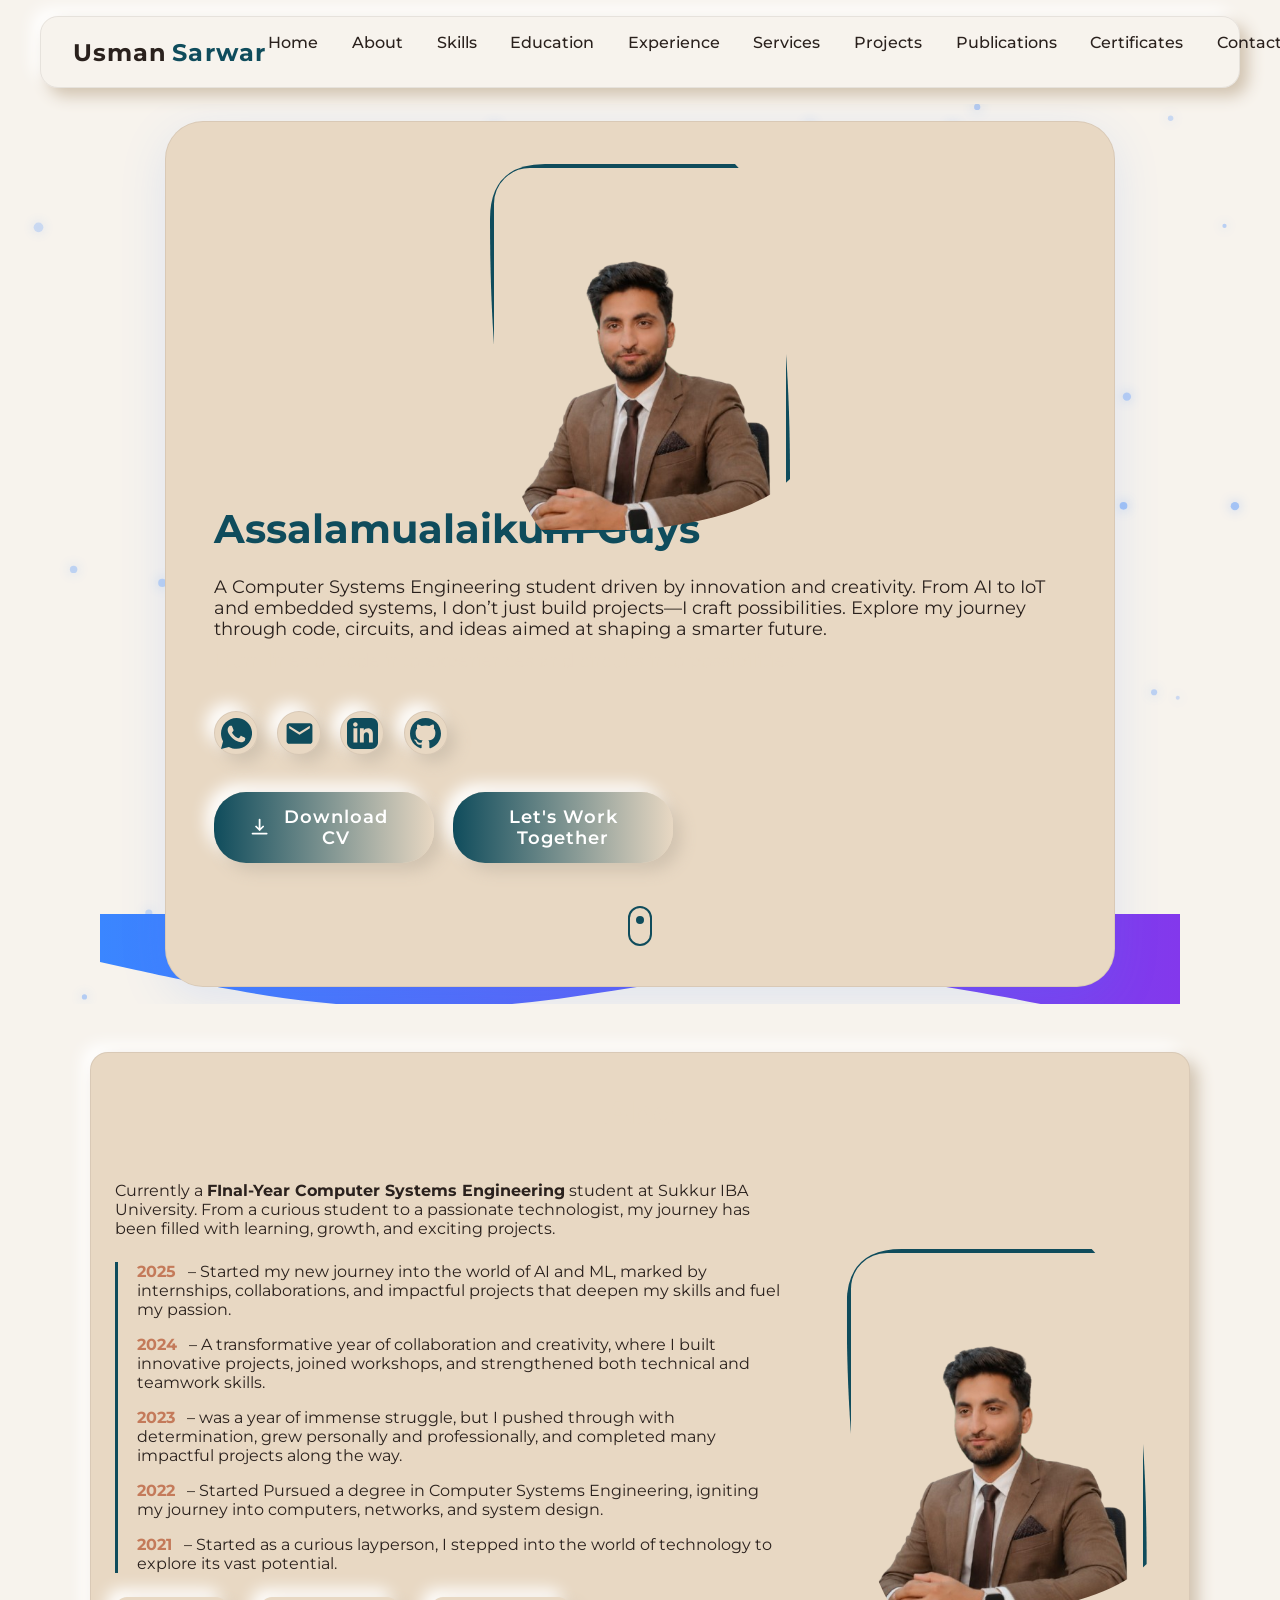
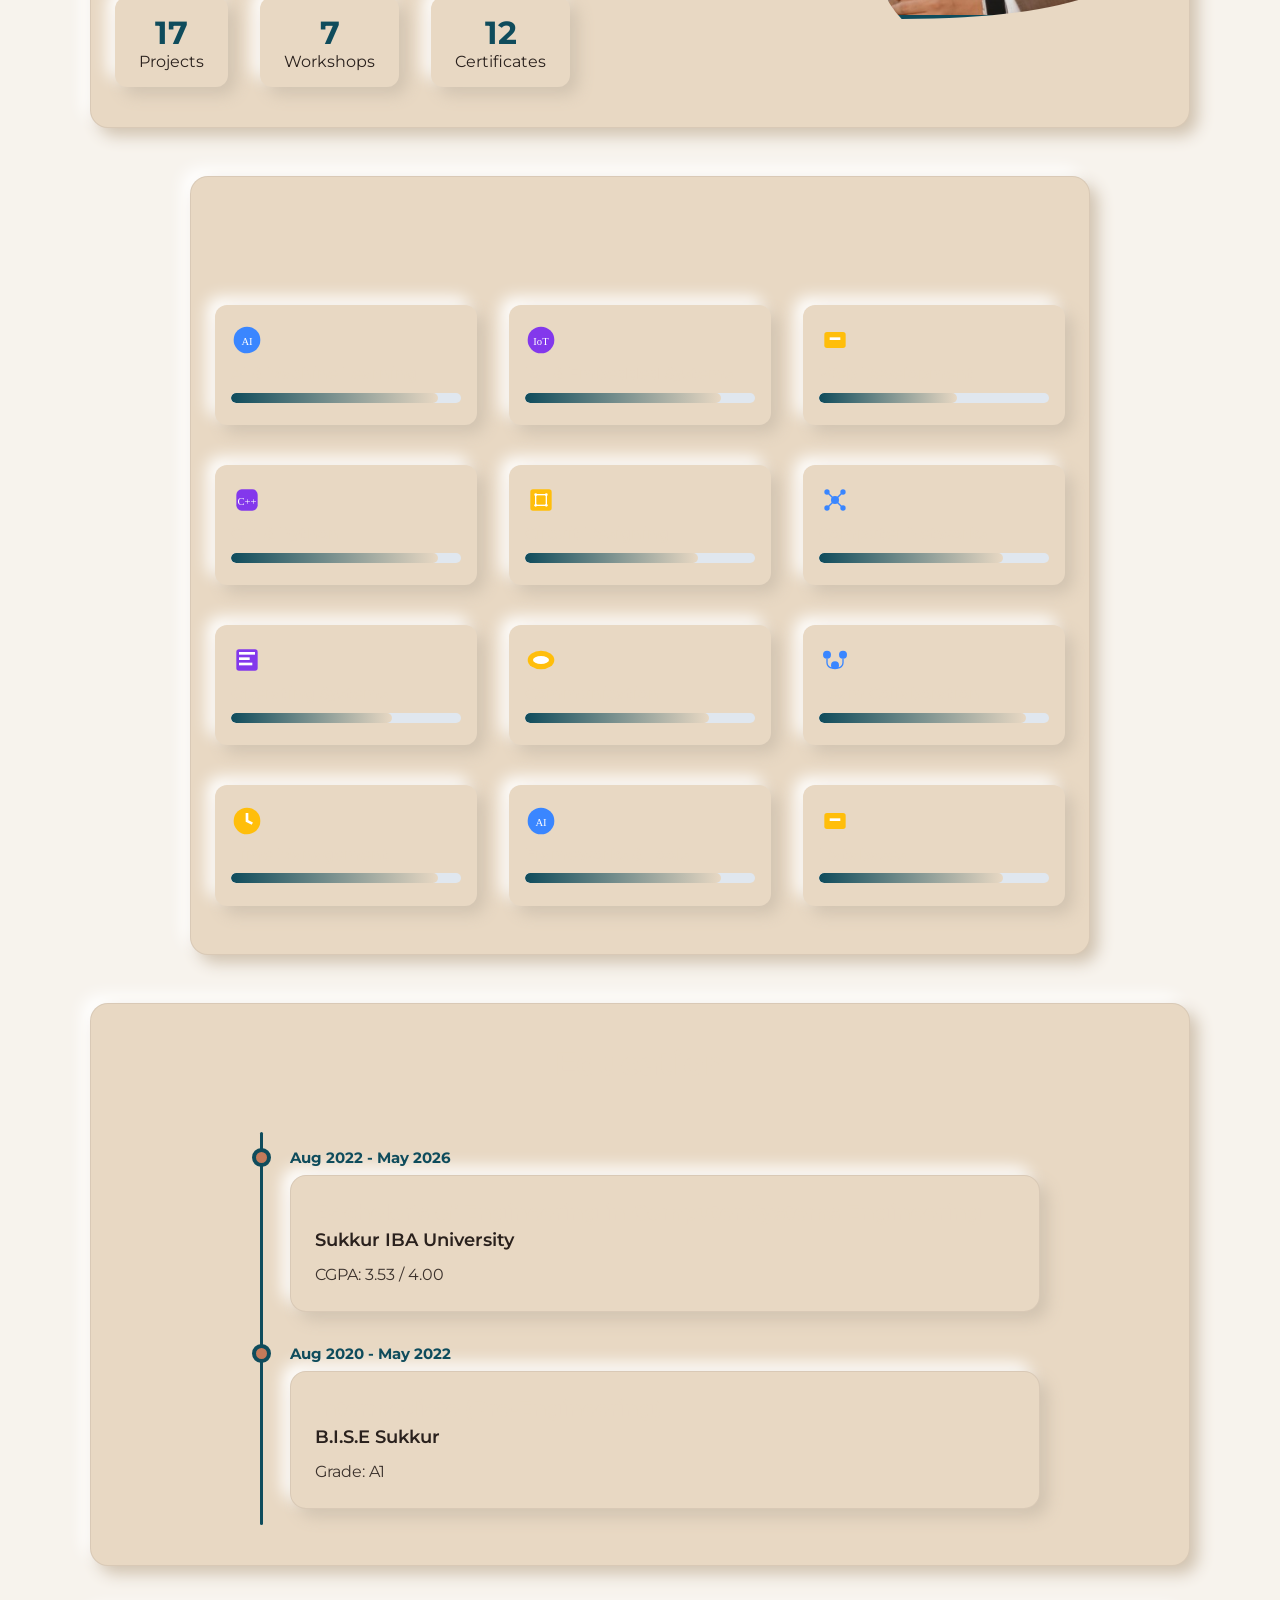
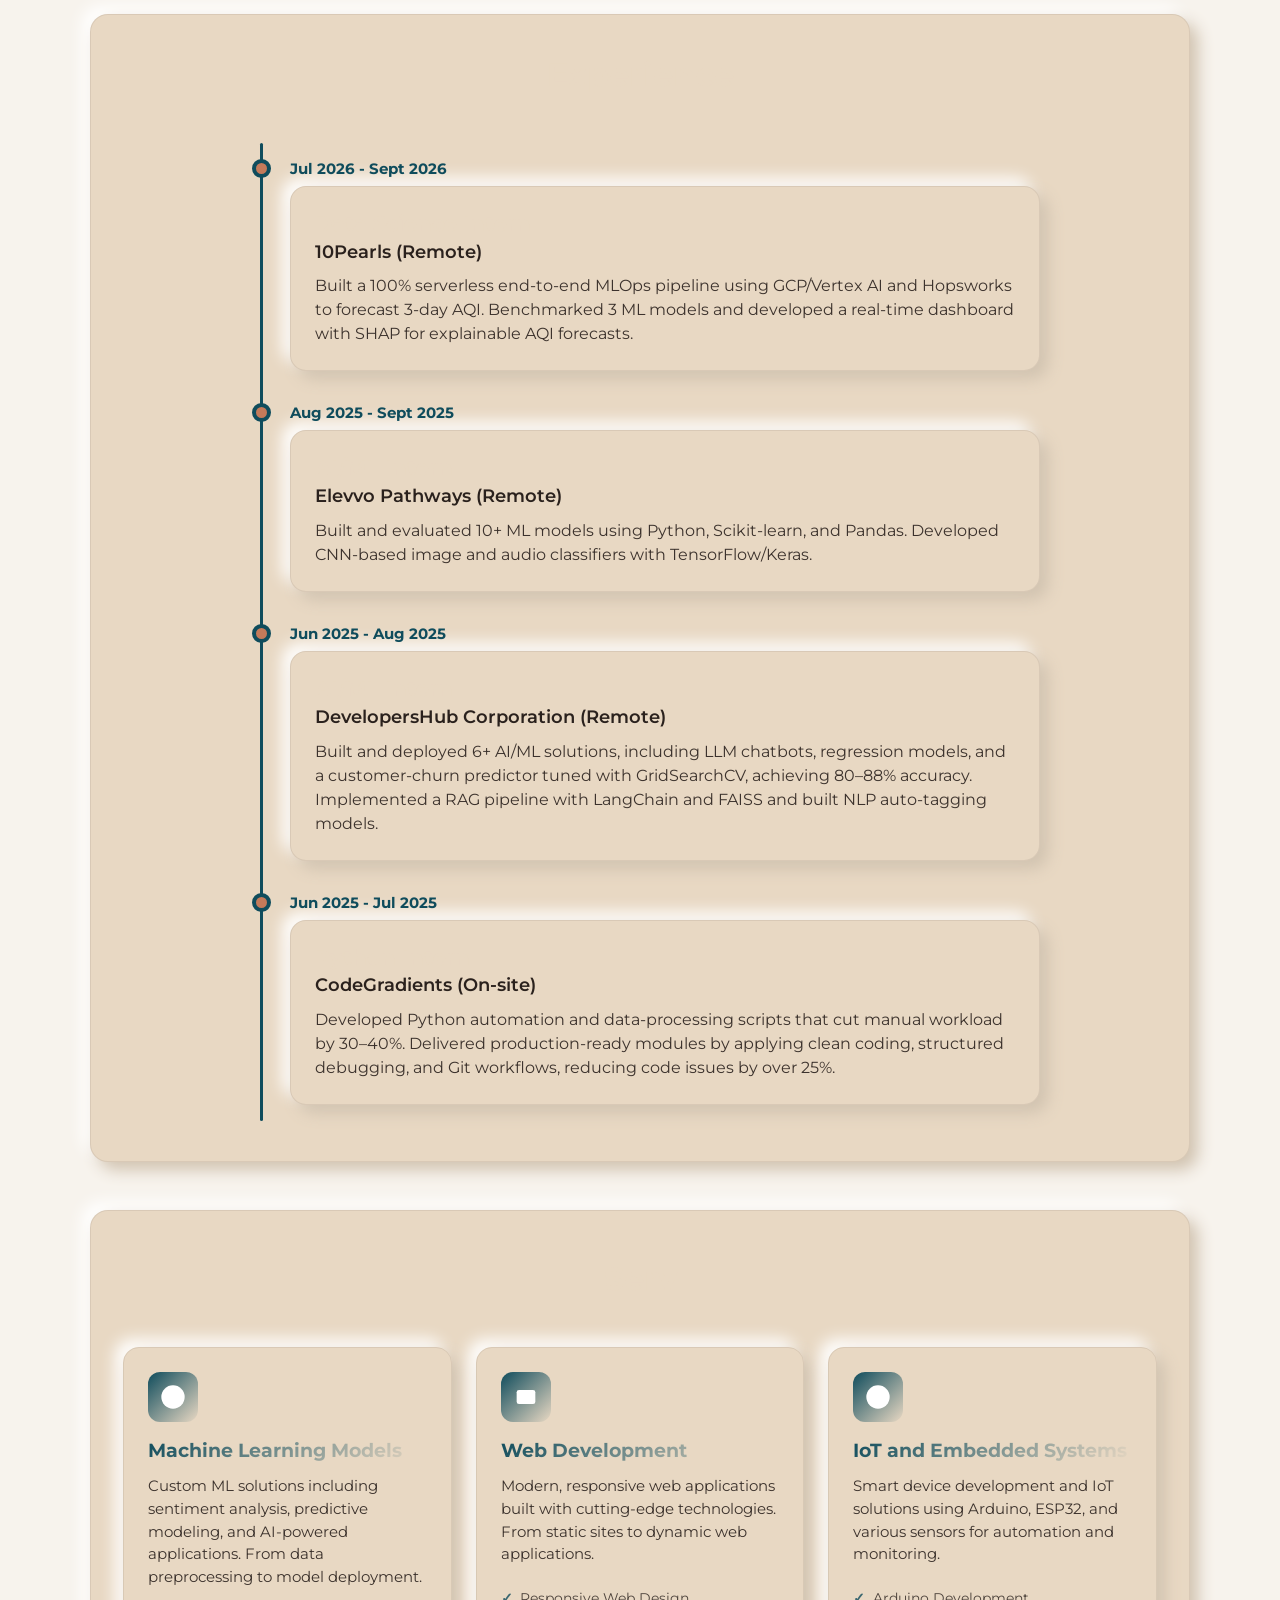
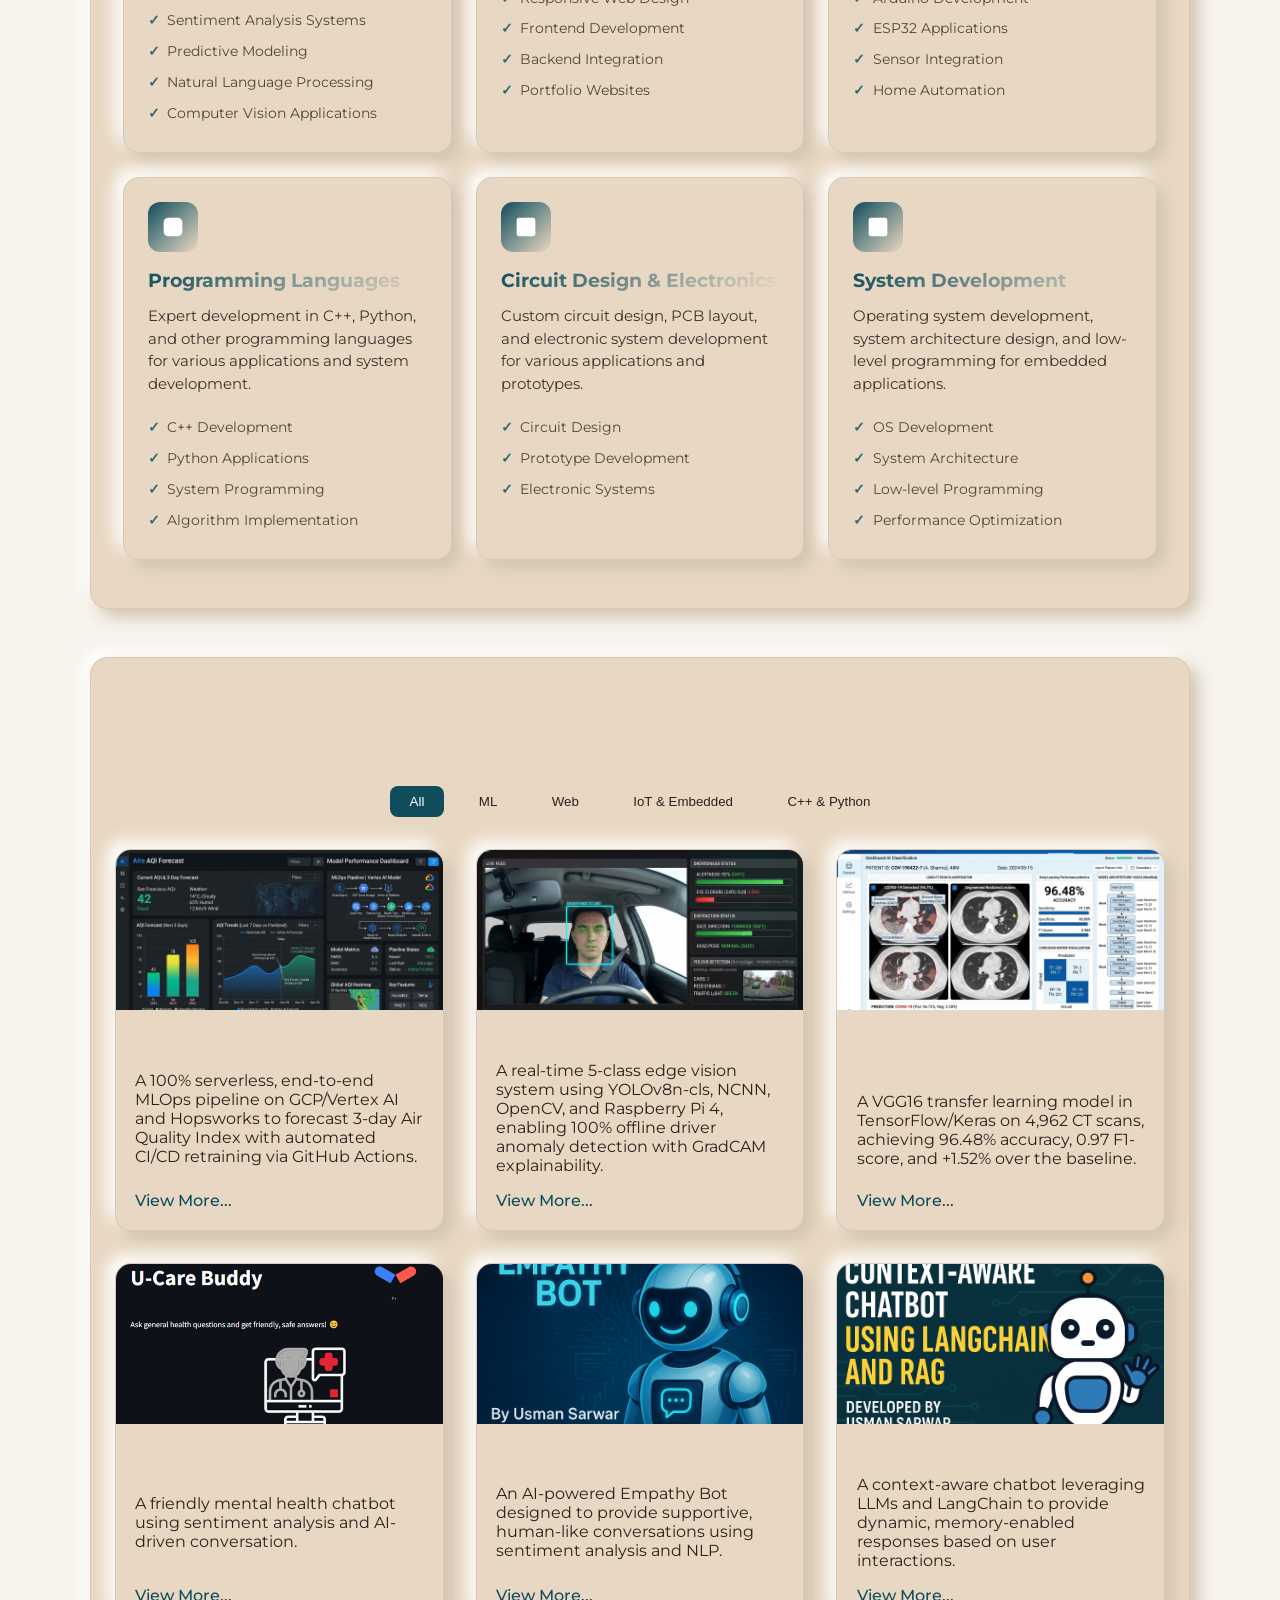
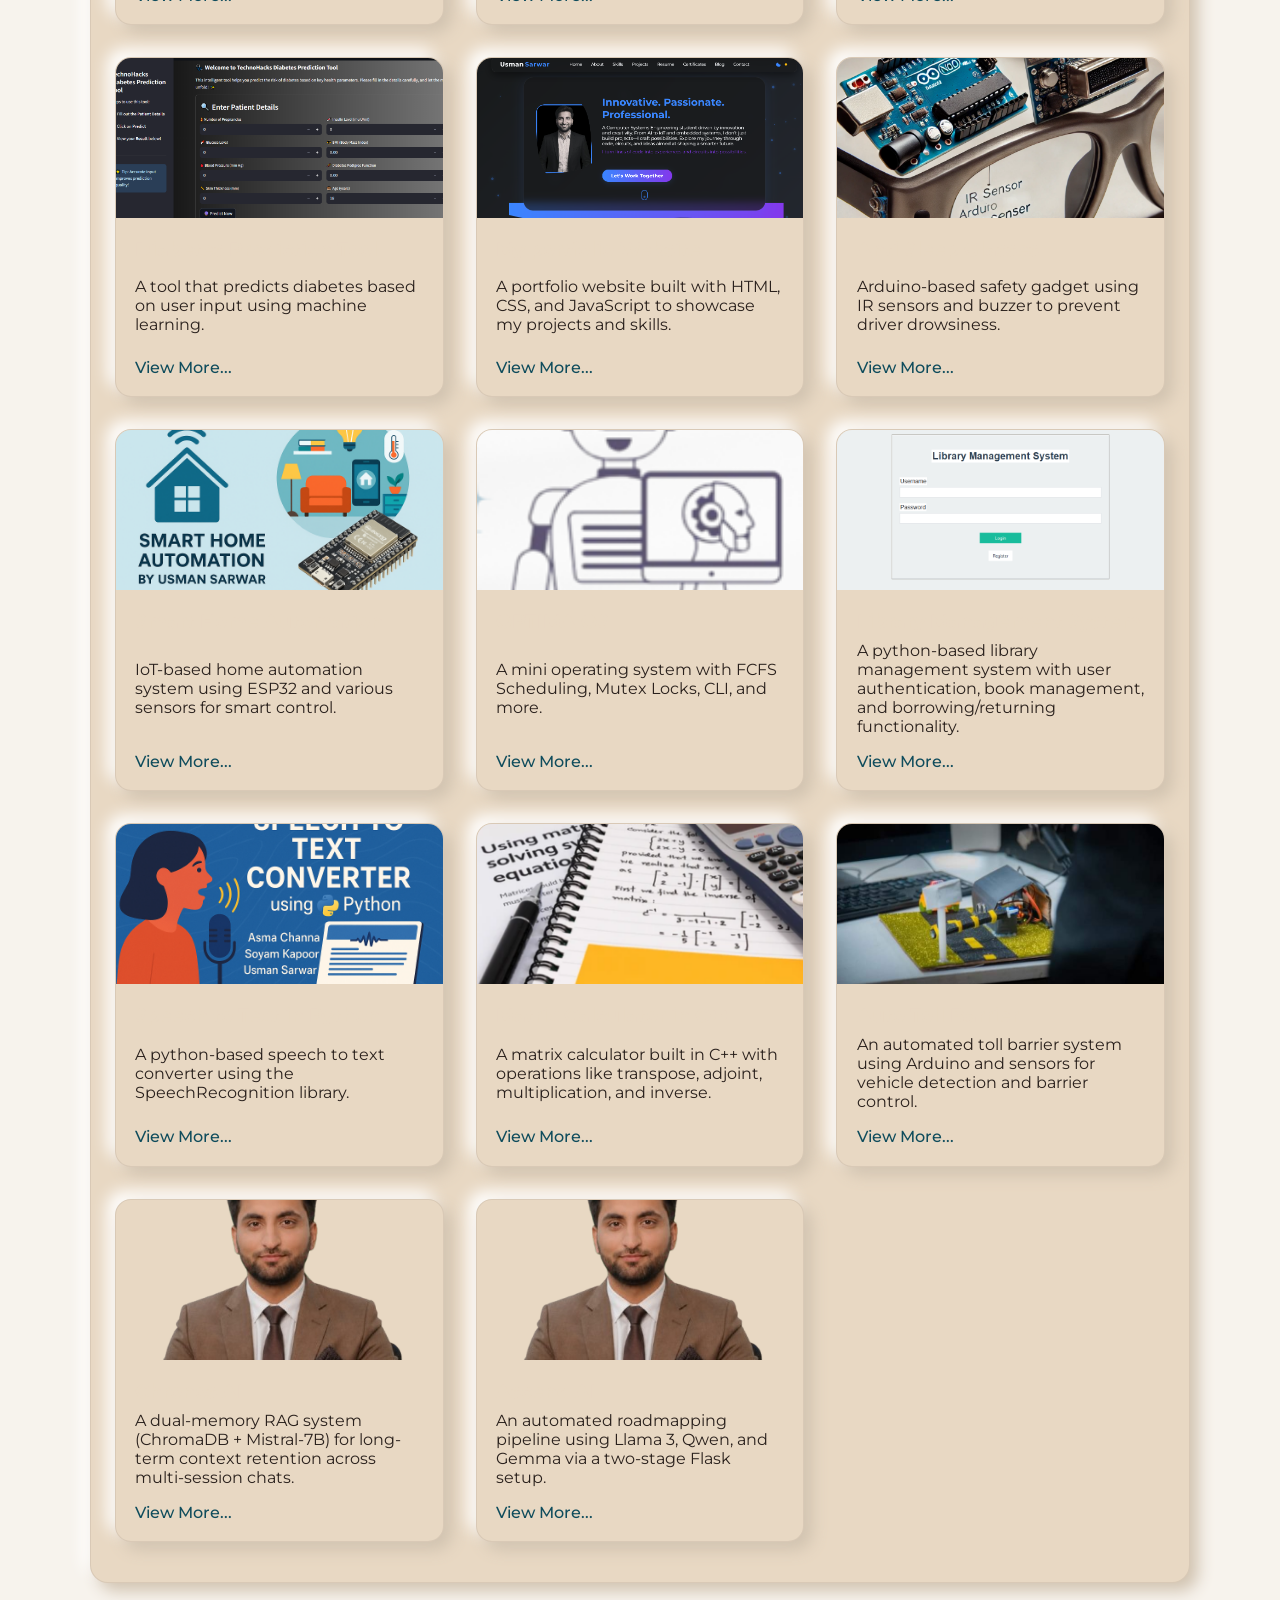
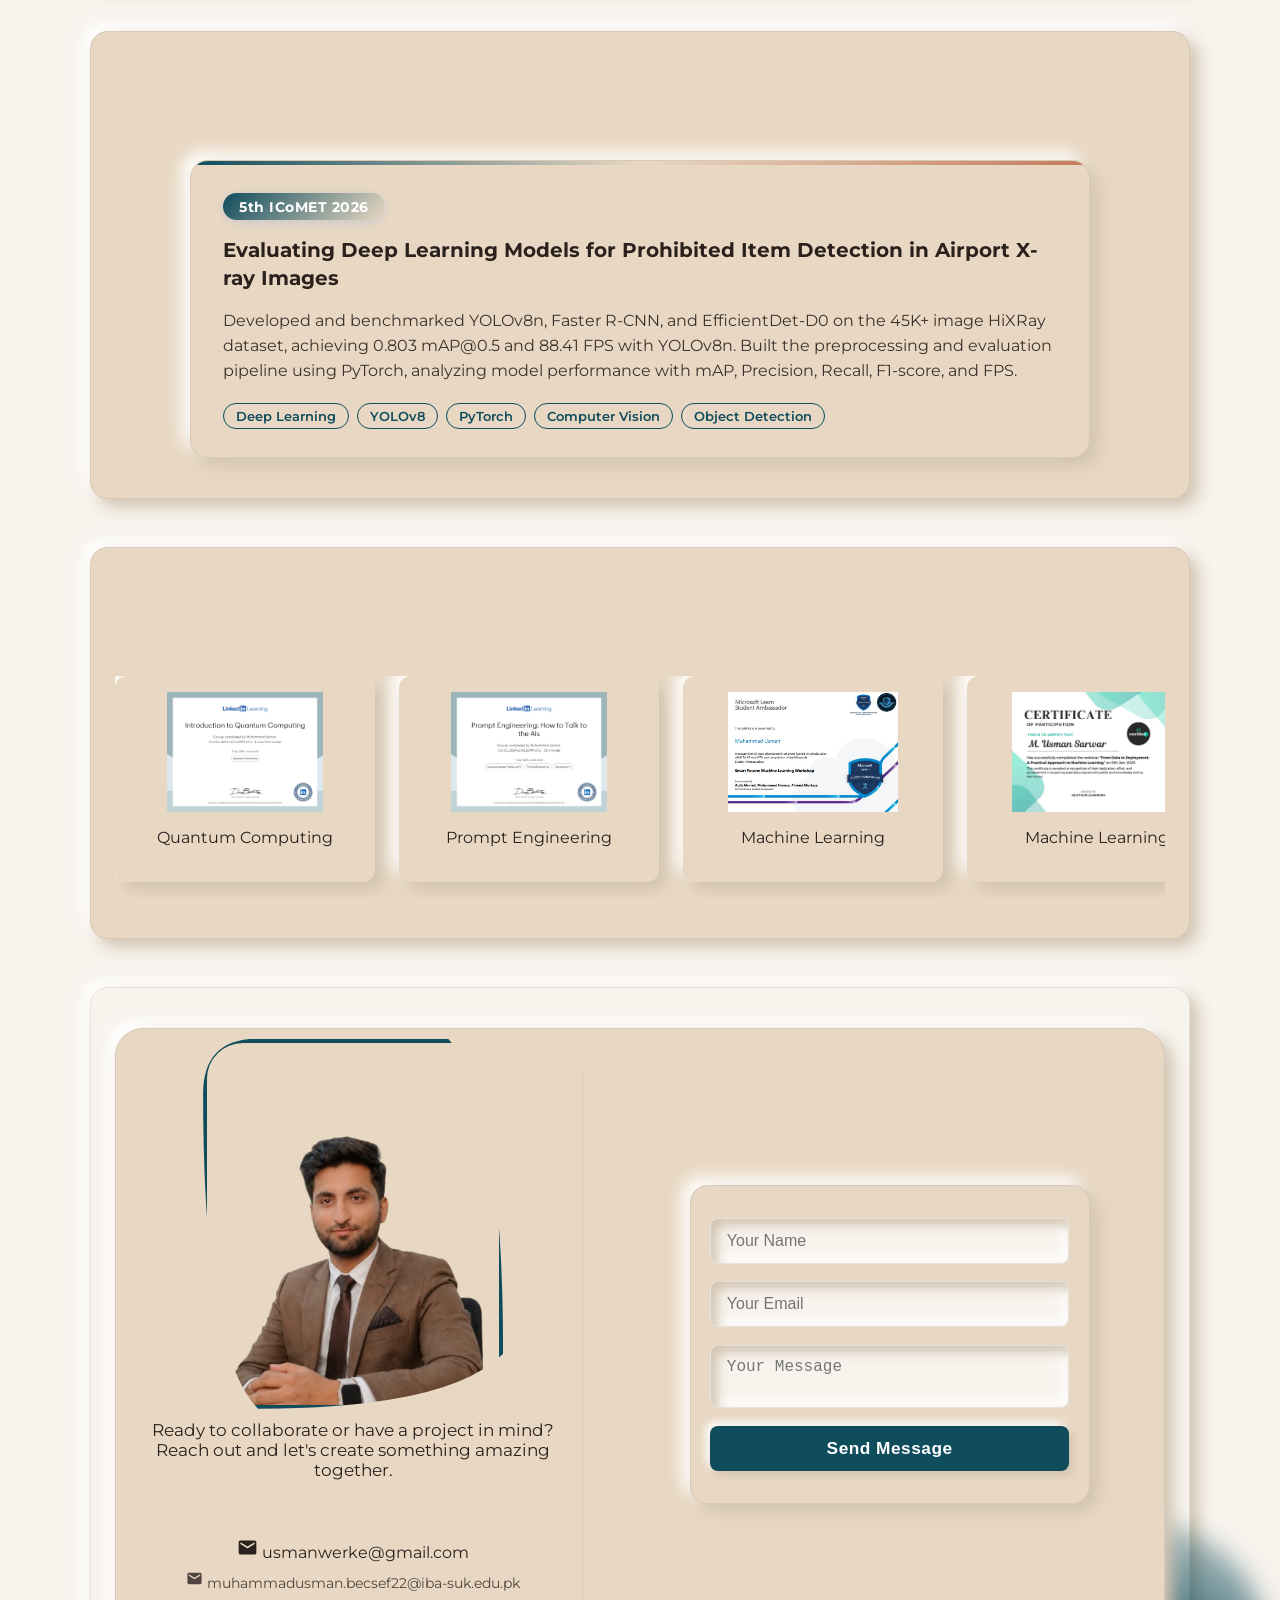
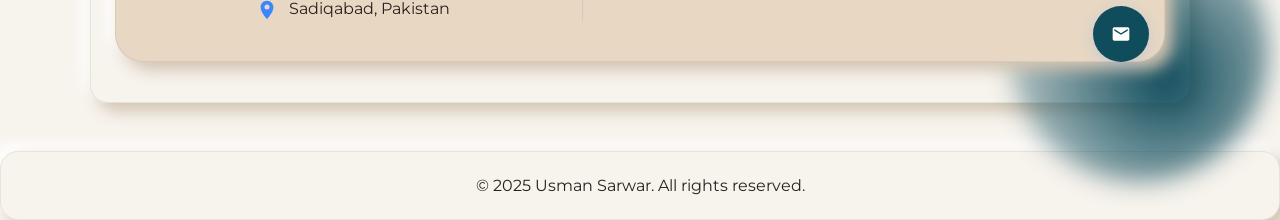
==== index.html @ 87ba6ed4 "Skeuomorphic redesign with new color palette and updated profile images" ====
<!DOCTYPE html>
<html lang="en">

<head>
  <meta charset="UTF-8" />
  <meta name="viewport" content="width=device-width, initial-scale=1.0" />
  <meta name="description"
    content="Portfolio of Usman Sarwar – Computer Systems Engineering student passionate about AI, ML, IoT, Web, and Embedded Systems." />
  <meta name="keywords" content="Usman Sarwar, Portfolio, AI, ML, IoT, Web Development, Embedded Systems, Sukkur IBA" />
  <meta name="author" content="Usman Sarwar" />
  <title>Usman Sarwar | Portfolio</title>
  <link rel="stylesheet" href="styles.css" />
  <link rel="preconnect" href="https://fonts.googleapis.com">
  <link rel="preconnect" href="https://fonts.gstatic.com" crossorigin>
  <link href="https://fonts.googleapis.com/css2?family=Montserrat:wght@400;700&display=swap" rel="stylesheet">
  <link rel="icon" href="favicon.ico" type="image/x-icon">
</head>

<body>
  <!-- Preloader -->
  <div id="preloader">
    <div class="loader-logo">US</div>
  </div>

  <!-- Navbar -->
  <nav id="navbar" class="glass">
    <div class="nav-logo"><span class="nav-usman">Usman</span> <span class="nav-sarwar">Sarwar</span></div>
    <ul class="nav-links">
      <li><a href="#home">Home</a></li>
      <li><a href="#about">About</a></li>
      <li><a href="#skills">Skills</a></li>
      <li><a href="#education">Education</a></li>
      <li><a href="#experience">Experience</a></li>
      <li><a href="#services">Services</a></li>
      <li><a href="#projects">Projects</a></li>
      <li><a href="#publications">Publications</a></li>
      <li><a href="#certificates">Certificates</a></li>
      <li><a href="#contact">Contact</a></li>
    </ul>
    <div class="toggle-mode" id="toggle-mode">
      <span class="icon-moon"></span>
      <span class="icon-sun"></span>
    </div>
    <div class="hamburger" id="hamburger">
      <span></span><span></span><span></span>
    </div>
  </nav>
  <div class="mobile-menu" id="mobile-menu">
    <ul>
      <li><a href="#home">Home</a></li>
      <li><a href="#about">About</a></li>
      <li><a href="#skills">Skills</a></li>
      <li><a href="#education">Education</a></li>
      <li><a href="#experience">Experience</a></li>
      <li><a href="#services">Services</a></li>
      <li><a href="#projects">Projects</a></li>
      <li><a href="#publications">Publications</a></li>
      <li><a href="#certificates">Certificates</a></li>
      <li><a href="#contact">Contact</a></li>
    </ul>
  </div>

  <!-- Hero Section -->
  <section id="home" class="hero-section">
    <canvas id="bg-animation"></canvas>
    <div class="hero-content glass">
      <div class="hero-image-container scroll-reveal scale-up">
        <div class="hero-img">
          <img src="assets/image2.png" alt="Usman Sarwar" />
        </div>
        <div class="hero-text">
          <h1 class="typewriter" id="typewriter"></h1>
          <p class="hero-brief">A Computer Systems Engineering student driven by innovation and creativity. From AI to
            IoT and embedded systems, I don’t just build projects—I craft possibilities. Explore my journey through
            code, circuits, and ideas aimed at shaping a smarter future.</p>
          <p class="hero-voice">I turn lines of code into experiences and circuits into possibilities.</p>
          <div class="hero-contacts">
            <a href="https://wa.me/923163238191" class="hero-contact" title="WhatsApp" target="_blank"><span
                class="icon-whatsapp"></span></a>
            <a href="mailto:usmanwerke@gmail.com" class="hero-contact" title="Email"><span class="icon-mail"></span></a>
            <a href="https://linkedin.com/in/muhammad-usman-018535253" target="_blank" class="hero-contact"
              title="LinkedIn"><span class="icon-linkedin-svg"></span></a>
            <a href="https://github.com/Usmansarwar143" target="_blank" class="hero-contact" title="GitHub"><span
                class="icon-github-svg"></span></a>
          </div>
          <div class="hero-actions">
            <a href="assets/Usman_CV.pdf" download class="cta-btn resume-download-btn"><span
                class="icon-download"></span> Download CV</a>
            <a href="#contact" class="cta-btn work-btn">Let's Work Together</a>
          </div>
        </div>
      </div>
      <div class="scroll-indicator">
        <span></span>
      </div>
    </div>
    <div class="hero-wave">
      <svg viewBox="0 0 1440 120" fill="none" xmlns="http://www.w3.org/2000/svg">
        <path fill="url(#waveGradient)" fill-opacity="1"
          d="M0,64L48,74.7C96,85,192,107,288,117.3C384,128,480,128,576,117.3C672,107,768,85,864,80C960,75,1056,85,1152,101.3C1248,117,1344,139,1392,149.3L1440,160L1440,0L1392,0C1344,0,1248,0,1152,0C1056,0,960,0,864,0C768,0,672,0,576,0C480,0,384,0,288,0C192,0,96,0,48,0L0,0Z">
        </path>
        <defs>
          <linearGradient id="waveGradient" x1="0" y1="0" x2="1440" y2="0" gradientUnits="userSpaceOnUse">
            <stop stop-color="#3a86ff" />
            <stop offset="1" stop-color="#8338ec" />
          </linearGradient>
        </defs>
      </svg>
    </div>
  </section>

  <!-- About Me Section -->
  <section id="about" class="about-section glass scroll-reveal">
    <h2 class="section-title typewriter">About Me</h2>
    <div class="about-content">
      <div class="about-text">
        <p>Currently a <b>FInal-Year Computer Systems Engineering</b> student at Sukkur IBA University. From a curious
          student to a passionate technologist, my journey has been filled with learning, growth, and exciting projects.
        </p>
        <ul class="timeline">
          <li><span>2025</span> – Started my new journey into the world of AI and ML, marked by internships,
            collaborations, and impactful projects that deepen my skills and fuel my passion.</li>
          <li><span>2024</span> – A transformative year of collaboration and creativity, where I built innovative
            projects, joined workshops, and strengthened both technical and teamwork skills.</li>
          <li><span>2023</span> – was a year of immense struggle, but I pushed through with determination, grew
            personally and professionally, and completed many impactful projects along the way.</li>
          <li><span>2022</span> – Started Pursued a degree in Computer Systems Engineering, igniting my journey into
            computers, networks, and system design.
          </li>
          <li><span>2021</span> – Started as a curious layperson, I stepped into the world of technology to explore its
            vast potential.</li>
        </ul>
        <div class="counters">
          <div class="counter"><span id="projects-count">0</span>
            <p>Projects</p>
          </div>
          <div class="counter"><span id="workshops-count">0</span>
            <p>Workshops</p>
          </div>
          <div class="counter"><span id="certificates-count">0</span>
            <p>Certificates</p>
          </div>
        </div>
      </div>
      <div class="about-img">
        <img src="assets/image1.png" alt="Usman Sarwar" />
      </div>
    </div>
  </section>

  <!-- Skills Section -->
  <section id="skills" class="skills-section glass scroll-reveal">
    <h2 class="section-title typewriter">Skills</h2>
    <div class="skills-content">
      <div class="skills-list">
        <div class="skill">
          <span class="skill-icon icon-ai"></span>
          <span class="skill-name">AI & Machine Learning</span>
          <div class="skill-bar">
            <div class="skill-bar-fill" style="width: 90%"></div>
          </div>
        </div>
        <div class="skill">
          <span class="skill-icon icon-iot"></span>
          <span class="skill-name">IoT & Embedded Systems</span>
          <div class="skill-bar">
            <div class="skill-bar-fill" style="width: 85%"></div>
          </div>
        </div>
        <div class="skill">
          <span class="skill-icon icon-web"></span>
          <span class="skill-name">Web Development</span>
          <div class="skill-bar">
            <div class="skill-bar-fill" style="width: 60%"></div>
          </div>
        </div>
        <div class="skill">
          <span class="skill-icon icon-cpp"></span>
          <span class="skill-name">C++ & Python</span>
          <div class="skill-bar">
            <div class="skill-bar-fill" style="width: 90%"></div>
          </div>
        </div>
        <div class="skill">
          <span class="skill-icon icon-circuit"></span>
          <span class="skill-name">Circuit Designing</span>
          <div class="skill-bar">
            <div class="skill-bar-fill" style="width: 75%"></div>
          </div>
        </div>
        <div class="skill">
          <span class="skill-icon icon-network"></span>
          <span class="skill-name">Computer Networks</span>
          <div class="skill-bar">
            <div class="skill-bar-fill" style="width: 80%"></div>
          </div>
        </div>
        <div class="skill">
          <span class="skill-icon icon-os"></span>
          <span class="skill-name">Operating Systems</span>
          <div class="skill-bar">
            <div class="skill-bar-fill" style="width: 70%"></div>
          </div>
        </div>
        <div class="skill">
          <span class="skill-icon icon-comm"></span>
          <span class="skill-name">Communication</span>
          <div class="skill-bar">
            <div class="skill-bar-fill" style="width: 80%"></div>
          </div>
        </div>
        <div class="skill">
          <span class="skill-icon icon-team-collab"></span>
          <span class="skill-name">Team Collaboration</span>
          <div class="skill-bar">
            <div class="skill-bar-fill" style="width: 90%"></div>
          </div>
        </div>
        <div class="skill">
          <span class="skill-icon icon-time"></span>
          <span class="skill-name">Time Management</span>
          <div class="skill-bar">
            <div class="skill-bar-fill" style="width: 90%"></div>
          </div>
        </div>
        <div class="skill">
          <span class="skill-icon icon-ai"></span>
          <span class="skill-name">Frameworks & Tools</span>
          <div class="skill-bar">
            <div class="skill-bar-fill" style="width: 85%"></div>
          </div>
        </div>
        <div class="skill">
          <span class="skill-icon icon-web"></span>
          <span class="skill-name">Databases</span>
          <div class="skill-bar">
            <div class="skill-bar-fill" style="width: 80%"></div>
          </div>
        </div>
      </div>
    </div>
  </section>

  <!-- Education Section -->
  <section id="education" class="education-section glass scroll-reveal">
    <h2 class="section-title typewriter">Education</h2>
    <div class="education-content">
      <div class="timeline-item">
        <div class="timeline-dot"></div>
        <div class="timeline-date">Aug 2022 - May 2026</div>
        <div class="timeline-content glass">
          <h3>Bachelor's of Engineering in Computer Systems Engineering</h3>
          <h4>Sukkur IBA University</h4>
          <p>CGPA: 3.53 / 4.00</p>
        </div>
      </div>
      <div class="timeline-item">
        <div class="timeline-dot"></div>
        <div class="timeline-date">Aug 2020 - May 2022</div>
        <div class="timeline-content glass">
          <h3>Intermediate (Pre-Engineering)</h3>
          <h4>B.I.S.E Sukkur</h4>
          <p>Grade: A1</p>
        </div>
      </div>
    </div>
  </section>

  <!-- Experience Section -->
  <section id="experience" class="experience-section glass scroll-reveal">
    <h2 class="section-title typewriter">Experience</h2>
    <div class="experience-content">
      <div class="timeline-item">
        <div class="timeline-dot"></div>
        <div class="timeline-date">Jul 2026 - Sept 2026</div>
        <div class="timeline-content glass">
          <h3>Data Science Intern</h3>
          <h4>10Pearls (Remote)</h4>
          <p>Built a 100% serverless end-to-end MLOps pipeline using GCP/Vertex AI and Hopsworks to forecast 3-day AQI. Benchmarked 3 ML models and developed a real-time dashboard with SHAP for explainable AQI forecasts.</p>
        </div>
      </div>
      <div class="timeline-item">
        <div class="timeline-dot"></div>
        <div class="timeline-date">Aug 2025 - Sept 2025</div>
        <div class="timeline-content glass">
          <h3>AI/ML Intern</h3>
          <h4>Elevvo Pathways (Remote)</h4>
          <p>Built and evaluated 10+ ML models using Python, Scikit-learn, and Pandas. Developed CNN-based image and
            audio classifiers with TensorFlow/Keras.</p>
        </div>
      </div>
      <div class="timeline-item">
        <div class="timeline-dot"></div>
        <div class="timeline-date">Jun 2025 - Aug 2025</div>
        <div class="timeline-content glass">
          <h3>AI/ML Intern</h3>
          <h4>DevelopersHub Corporation (Remote)</h4>
          <p>Built and deployed 6+ AI/ML solutions, including LLM chatbots, regression models, and a customer-churn predictor tuned with GridSearchCV, achieving 80–88% accuracy. Implemented a RAG pipeline with LangChain and FAISS and built NLP auto-tagging models.</p>
        </div>
      </div>
      <div class="timeline-item">
        <div class="timeline-dot"></div>
        <div class="timeline-date">Jun 2025 - Jul 2025</div>
        <div class="timeline-content glass">
          <h3>Python Intern</h3>
          <h4>CodeGradients (On-site)</h4>
          <p>Developed Python automation and data-processing scripts that cut manual workload by 30–40%. Delivered production-ready modules by applying clean coding, structured debugging, and Git workflows, reducing code issues by over 25%.</p>
        </div>
      </div>
    </div>
  </section>

  <!-- Services Section -->
  <section id="services" class="services-section glass scroll-reveal">
    <h2 class="section-title typewriter">Services</h2>
    <div class="services-content">
      <div class="services-grid">
        <div class="service-card">
          <div class="service-icon">
            <span class="icon-ai"></span>
          </div>
          <h3>Machine Learning Models</h3>
          <p>Custom ML solutions including sentiment analysis, predictive modeling, and AI-powered applications. From
            data preprocessing to model deployment.</p>
          <ul class="service-features">
            <li>Sentiment Analysis Systems</li>
            <li>Predictive Modeling</li>
            <li>Natural Language Processing</li>
            <li>Computer Vision Applications</li>
          </ul>
        </div>

        <div class="service-card">
          <div class="service-icon">
            <span class="icon-web"></span>
          </div>
          <h3>Web Development</h3>
          <p>Modern, responsive web applications built with cutting-edge technologies. From static sites to dynamic web
            applications.</p>
          <ul class="service-features">
            <li>Responsive Web Design</li>
            <li>Frontend Development</li>
            <li>Backend Integration</li>
            <li>Portfolio Websites</li>
          </ul>
        </div>

        <div class="service-card">
          <div class="service-icon">
            <span class="icon-iot"></span>
          </div>
          <h3>IoT and Embedded Systems</h3>
          <p>Smart device development and IoT solutions using Arduino, ESP32, and various sensors for automation and
            monitoring.</p>
          <ul class="service-features">
            <li>Arduino Development</li>
            <li>ESP32 Applications</li>
            <li>Sensor Integration</li>
            <li>Home Automation</li>
          </ul>
        </div>

        <div class="service-card">
          <div class="service-icon">
            <span class="icon-cpp"></span>
          </div>
          <h3>Programming Languages</h3>
          <p>Expert development in C++, Python, and other programming languages for various applications and system
            development.</p>
          <ul class="service-features">
            <li>C++ Development</li>
            <li>Python Applications</li>
            <li>System Programming</li>
            <li>Algorithm Implementation</li>
          </ul>
        </div>

        <div class="service-card">
          <div class="service-icon">
            <span class="icon-circuit"></span>
          </div>
          <h3>Circuit Design & Electronics</h3>
          <p>Custom circuit design, PCB layout, and electronic system development for various applications and
            prototypes.</p>
          <ul class="service-features">
            <li>Circuit Design</li>
            <li>Prototype Development</li>
            <li>Electronic Systems</li>
          </ul>
        </div>

        <div class="service-card">
          <div class="service-icon">
            <span class="icon-os"></span>
          </div>
          <h3>System Development</h3>
          <p>Operating system development, system architecture design, and low-level programming for embedded
            applications.</p>
          <ul class="service-features">
            <li>OS Development</li>
            <li>System Architecture</li>
            <li>Low-level Programming</li>
            <li>Performance Optimization</li>
          </ul>
        </div>
      </div>
    </div>
  </section>

  <!-- Projects Section -->
  <section id="projects" class="projects-section glass scroll-reveal">
    <h2 class="section-title typewriter">Projects</h2>
    <div class="project-filters">
      <button class="filter-btn active" data-filter="all">All</button>
      <button class="filter-btn" data-filter="ml">ML</button>
      <button class="filter-btn" data-filter="web">Web</button>
      <button class="filter-btn" data-filter="iot-embedded">IoT & Embedded</button>
      <button class="filter-btn" data-filter="cpp-python">C++ & Python</button>
    </div>
    <div class="projects-grid" id="projects-grid">
      <!-- Project cards will be injected by JS -->
    </div>
  </section>

  <!-- Publications Section -->
  <section id="publications" class="publications-section glass scroll-reveal">
    <h2 class="section-title typewriter">Publications</h2>
    <div class="publications-content">
      <div class="publication-card glass">
        <div class="publication-badge">5th ICoMET 2026</div>
        <h3>Evaluating Deep Learning Models for Prohibited Item Detection in Airport X-ray Images</h3>
        <p class="publication-desc">Developed and benchmarked YOLOv8n, Faster R-CNN, and EfficientDet-D0 on the 45K+ image HiXRay dataset, achieving 0.803 mAP@0.5 and 88.41 FPS with YOLOv8n. Built the preprocessing and evaluation pipeline using PyTorch, analyzing model performance with mAP, Precision, Recall, F1-score, and FPS.</p>
        <div class="publication-tags">
          <span class="pub-tag">Deep Learning</span>
          <span class="pub-tag">YOLOv8</span>
          <span class="pub-tag">PyTorch</span>
          <span class="pub-tag">Computer Vision</span>
          <span class="pub-tag">Object Detection</span>
        </div>
      </div>
    </div>
  </section>

  <!-- Certificates Section -->
  <section id="certificates" class="certificates-section glass scroll-reveal">
    <h2 class="section-title typewriter">Certificates</h2>
    <div class="certificates-slider" id="certificates-slider">
      <!-- Certificate slides will be injected by JS -->
    </div>
  </section>

  <!-- Contact Section -->
  <section id="contact" class="contact-section glass scroll-reveal">
    <div class="contact-card">
      <div class="contact-info">
        <div class="contact-avatar">
          <img src="assets/image2.png" alt="Usman Sarwar" />
        </div>
        <h2 class="contact-title">Let's Connect!</h2>
        <p class="contact-message">Ready to collaborate or have a project in mind? Reach out and let's create something
          amazing together.</p>
        <div class="contact-socials">
          <a href="https://linkedin.com/in/usman-sarwar" target="_blank" title="LinkedIn"><span
              class="icon-linkedin"></span></a>
          <a href="https://github.com/usman-sarwar" target="_blank" title="GitHub"><span class="icon-github"></span></a>
          <a href="https://instagram.com/usman.poetry" target="_blank" title="Instagram"><span
              class="icon-instagram"></span></a>
        </div>
        <div class="contact-details">
          <div><span class="icon-mail"></span> usmanwerke@gmail.com</div>
          <div style="font-size: 0.85em; opacity: 0.8;"><span class="icon-mail"></span>
            muhammadusman.becsef22@iba-suk.edu.pk</div>
          <div><span class="icon-location"></span> Sadiqabad, Pakistan</div>
        </div>
      </div>
      <div class="contact-form-area">
        <form id="contact-form">
          <input type="text" name="name" placeholder="Your Name" required />
          <input type="email" name="email" placeholder="Your Email" required />
          <textarea name="message" placeholder="Your Message" required></textarea>
          <button type="submit">Send Message</button>
        </form>
      </div>
    </div>
    <div class="floating-chat" id="floating-chat">
      <span class="icon-mail"></span>
    </div>
    <div class="contact-bg-accent"></div>
  </section>

  <!-- Footer -->
  <footer class="footer glass">
    <p>&copy; 2025 Usman Sarwar. All rights reserved.</p>
  </footer>

  <script src="scripts.js"></script>
</body>

</html>
---- styles.css ----
/* Skeuomorphic Portfolio Styles for Usman Sarwar */
:root {
  --primary: #0F4C5C; /* Deep Petrol Teal */
  --secondary: #E8D8C3; /* Warm Sand */
  --accent: #C47A5A; /* Muted Copper */
  --bg: #F7F3ED; /* Ivory */
  --text: #2A211D; /* Espresso */
  
  /* Skeuomorphic Variables */
  --panel-bg: #E8D8C3;
  --shadow-light: #ffffff;
  --shadow-dark: #d1c3b0;
  --border: rgba(42, 33, 29, 0.08);
  --shadow: 8px 8px 16px var(--shadow-dark), -8px -8px 16px var(--shadow-light);
  --inner-shadow: inset 6px 6px 12px var(--shadow-dark), inset -6px -6px 12px var(--shadow-light);
}

/* Smooth Scroll Transitions */
.scroll-reveal {
  opacity: 0;
  transform: translateY(30px);
  transition: all 0.8s cubic-bezier(0.4, 0, 0.2, 1);
}

.scroll-reveal.visible {
  opacity: 1;
  transform: translateY(0);
}

.scroll-reveal.slide-left {
  transform: translateX(-50px);
}

.scroll-reveal.slide-left.visible {
  transform: translateX(0);
}

.scroll-reveal.slide-right {
  transform: translateX(50px);
}

.scroll-reveal.slide-right.visible {
  transform: translateX(0);
}

.scroll-reveal.scale-up {
  transform: scale(0.8) translateY(30px);
}

.scroll-reveal.scale-up.visible {
  transform: scale(1) translateY(0);
}

.scroll-reveal.fade-in {
  opacity: 0;
  transition: opacity 0.6s ease-in-out;
}

.scroll-reveal.fade-in.visible {
  opacity: 1;
}

/* Staggered animations for skills */
.skill {
  opacity: 0;
  transform: translateY(20px);
  transition: all 0.6s cubic-bezier(0.4, 0, 0.2, 1);
}

.skill.visible {
  opacity: 1;
  transform: translateY(0);
}

/* Staggered animations for project cards */
.project-card {
  opacity: 0;
  transform: translateY(30px) scale(0.95);
  transition: all 0.7s cubic-bezier(0.4, 0, 0.2, 1);
}

.project-card.visible {
  opacity: 1;
  transform: translateY(0) scale(1);
}



/* Staggered animations for service cards */
.service-card {
  opacity: 0;
  transform: translateY(30px) scale(0.95);
  transition: all 0.7s cubic-bezier(0.4, 0, 0.2, 1);
}

.service-card.visible {
  opacity: 1;
  transform: translateY(0) scale(1);
}

/* Staggered animations for certificate cards */
.certificate-card {
  opacity: 0;
  transform: translateY(25px) scale(0.9);
  transition: all 0.6s cubic-bezier(0.4, 0, 0.2, 1);
}

.certificate-card.visible {
  opacity: 1;
  transform: translateY(0) scale(1);
}

[data-theme="dark"] {
  --bg: #2A211D; /* Espresso */
  --text: #F7F3ED; /* Ivory */
  --panel-bg: #322822; /* Lighter Espresso */
  --shadow-light: #44362e;
  --shadow-dark: #16110f;
  --border: rgba(247, 243, 237, 0.05);
  --shadow: 8px 8px 16px var(--shadow-dark), -8px -8px 16px var(--shadow-light);
  --inner-shadow: inset 6px 6px 12px var(--shadow-dark), inset -6px -6px 12px var(--shadow-light);
}

* {
  box-sizing: border-box;
  margin: 0;
  padding: 0;
}

html,
body {
  font-family: 'Montserrat', sans-serif;
  background: var(--bg);
  color: var(--text);
  scroll-behavior: smooth;
  min-height: 100vh;
}

body {
  transition: background 0.4s, color 0.4s;
}

.glass {
  background: var(--panel-bg);
  box-shadow: var(--shadow);
  border-radius: 18px;
  border: 1px solid var(--border);
}

nav#navbar {
  position: sticky;
  top: 0;
  z-index: 100;
  display: flex;
  align-items: center;
  justify-content: space-between;
  padding: 1rem 2rem;
  margin: 1rem auto;
  max-width: 1200px;
  background: var(--glass-bg);
}

.nav-logo {
  font-weight: 700;
  font-size: 1.5rem;
  letter-spacing: 1px;
  display: flex;
  align-items: center;
  gap: 0.3rem;
}

.nav-usman {
  color: var(--text);
}

.nav-sarwar {
  color: var(--primary);
  font-weight: 700;
  letter-spacing: 1.5px;
}

.nav-links {
  display: flex;
  gap: 2rem;
  list-style: none;
}

.nav-links a {
  color: var(--text);
  text-decoration: none;
  font-weight: 500;
  position: relative;
  transition: color 0.25s cubic-bezier(.4, 0, .2, 1);
  padding: 0.2rem 0.1rem;
}

.nav-links a::after {
  content: '';
  display: block;
  position: absolute;
  left: 0;
  right: 0;
  bottom: -4px;
  height: 3px;
  border-radius: 2px;
  background: linear-gradient(90deg, var(--primary), var(--secondary));
  transform: scaleX(0);
  transition: transform 0.3s cubic-bezier(.4, 0, .2, 1);
  z-index: 1;
}

.nav-links a:hover,
.nav-links a:focus {
  color: var(--primary);
}

.nav-links a:hover::after,
.nav-links a:focus::after {
  transform: scaleX(1);
}

.toggle-mode {
  cursor: pointer;
  margin-left: 1.5rem;
  display: flex;
  align-items: center;
  gap: 0.5rem;
}

.icon-moon,
.icon-sun {
  width: 22px;
  height: 22px;
  display: inline-block;
  background-size: contain;
}

.icon-moon {
  background-image: url('data:image/svg+xml;utf8,<svg fill="%233a86ff" viewBox="0 0 24 24" xmlns="http://www.w3.org/2000/svg"><path d="M21 12.79A9 9 0 0111.21 3a1 1 0 00-1.13 1.32A7 7 0 0012 21a7 7 0 009.68-7.66 1 1 0 00-1.32-1.13z"/></svg>');
}

.icon-sun {
  background-image: url('data:image/svg+xml;utf8,<svg fill="%23ffbe0b" viewBox="0 0 24 24" xmlns="http://www.w3.org/2000/svg"><circle cx="12" cy="12" r="5"/><g><line x1="12" y1="1" x2="12" y2="3"/><line x1="12" y1="21" x2="12" y2="23"/><line x1="4.22" y1="4.22" x2="5.64" y2="5.64"/><line x1="18.36" y1="18.36" x2="19.78" y2="19.78"/><line x1="1" y1="12" x2="3" y2="12"/><line x1="21" y1="12" x2="23" y2="12"/><line x1="4.22" y1="19.78" x2="5.64" y2="18.36"/><line x1="18.36" y1="5.64" x2="19.78" y2="4.22"/></g></svg>');
}

.hero-section {
  position: relative;
  min-height: 100vh;
  display: flex;
  align-items: center;
  justify-content: center;
  overflow: hidden;
  background: var(--bg);
}

[data-theme="dark"] .hero-section {
  background: var(--bg);
}

#bg-animation {
  position: absolute;
  top: 0;
  left: 0;
  width: 100vw;
  height: 100vh;
  z-index: 0;
}

.hero-content {
  position: relative;
  z-index: 2;
  padding: 4.5rem 3rem 2.5rem 3rem;
  text-align: center;
  max-width: 950px;
  margin: 0 auto;
  box-shadow: 0 12px 48px 0 rgba(58, 134, 255, 0.13);
  border-radius: 38px;
}

.hero-tagline {
  font-size: 1.1rem;
  color: var(--accent);
  font-weight: 600;
  margin-bottom: 0.5rem;
  letter-spacing: 0.5px;
}

.cta-btn {
  display: inline-block;
  margin-top: 1.2rem;
  padding: 0.85rem 2.2rem;
  font-size: 1.1rem;
  font-weight: 700;
  color: #fff;
  background: var(--primary);
  border: 1px solid var(--border);
  border-radius: 32px;
  box-shadow: 6px 6px 12px var(--shadow-dark), -6px -6px 12px var(--shadow-light);
  cursor: pointer;
  transition: all 0.2s ease;
  text-decoration: none;
  letter-spacing: 1px;
}

.cta-btn:hover {
  background: var(--primary);
  color: var(--secondary);
}

.cta-btn:active {
  box-shadow: inset 4px 4px 8px rgba(0,0,0,0.4), inset -4px -4px 8px rgba(255,255,255,0.1);
  transform: translateY(2px);
}

.hero-wave {
  position: absolute;
  left: 0;
  right: 0;
  bottom: 0;
  width: 100vw;
  z-index: 1;
  pointer-events: none;
}

.hero-wave svg {
  display: block;
  width: 100vw;
  height: 90px;
}

.typewriter {
  font-size: 2.5rem;
  font-weight: 700;
  color: var(--primary);
  min-height: 3.5rem;
  margin-bottom: 1rem;
}

.hero-voice {
  font-size: 1.1rem;
  color: var(--secondary);
  margin-bottom: 2.5rem;
}

.scroll-indicator {
  margin-top: 2rem;
  display: flex;
  justify-content: center;
}

.scroll-indicator span {
  display: block;
  width: 24px;
  height: 40px;
  border: 2px solid var(--primary);
  border-radius: 16px;
  position: relative;
}

.scroll-indicator span::after {
  content: '';
  display: block;
  width: 8px;
  height: 8px;
  background: var(--primary);
  border-radius: 50%;
  position: absolute;
  left: 50%;
  top: 8px;
  transform: translateX(-50%);
  animation: scrollDown 1.2s infinite;
}

@keyframes scrollDown {
  0% {
    top: 8px;
    opacity: 1;
  }

  80% {
    top: 22px;
    opacity: 0.5;
  }

  100% {
    top: 8px;
    opacity: 1;
  }
}

.about-section,
.services-section,
.projects-section,
.resume-section,
.certificates-section,
.contact-section {
  margin: 3rem auto;
  max-width: 1100px;
  padding: 2.5rem 1.5rem;
  box-shadow: var(--shadow);
}

.section-title {
  font-size: 2rem;
  font-weight: 700;
  margin-bottom: 2rem;
  color: var(--secondary);
  text-align: center;
}

.about-content {
  display: flex;
  flex-wrap: wrap;
  gap: 2.5rem;
  align-items: center;
  justify-content: space-between;
}

.about-text {
  flex: 2;
  min-width: 260px;
}

.about-img {
  flex: 1;
  min-width: 180px;
  display: flex;
  justify-content: center;
}

.about-img img {
  width: 160px;
  height: 160px;
  border-radius: 50%;
  object-fit: cover;
  border: 4px solid var(--primary);
  box-shadow: var(--shadow);
}

.timeline {
  margin: 1.5rem 0;
  padding-left: 1.2rem;
  border-left: 3px solid var(--primary);
  list-style: none;
}

.timeline li {
  margin-bottom: 1rem;
  position: relative;
  color: var(--text);
}

.timeline li span {
  font-weight: 700;
  color: var(--accent);
  margin-right: 0.5rem;
}

.counters {
  display: flex;
  gap: 2rem;
  margin-top: 1.5rem;
}

.counter {
  background: var(--glass-bg);
  border-radius: 12px;
  padding: 1rem 1.5rem;
  box-shadow: var(--shadow);
  text-align: center;
  min-width: 90px;
}

.counter span {
  font-size: 2rem;
  font-weight: 700;
  color: var(--primary);
}

.projects-section {
  min-height: 60vh;
}

.project-filters {
  display: flex;
  gap: 1rem;
  justify-content: center;
  margin-bottom: 2rem;
}

.filter-btn {
  background: var(--glass-bg);
  border: none;
  border-radius: 8px;
  padding: 0.5rem 1.2rem;
  font-weight: 500;
  color: var(--text);
  cursor: pointer;
  transition: background 0.2s, color 0.2s;
}

.filter-btn.active,
.filter-btn:hover {
  background: var(--primary);
  color: #fff;
}

.projects-grid {
  display: grid;
  grid-template-columns: repeat(auto-fit, minmax(270px, 1fr));
  gap: 2rem;
}

.project-card {
  background: var(--panel-bg);
  border-radius: 16px;
  box-shadow: var(--shadow);
  border: 1px solid var(--border);
  overflow: hidden;
  transition: transform 0.3s, box-shadow 0.3s;
  cursor: pointer;
  display: flex;
  flex-direction: column;
  min-height: 340px;
  position: relative;
}

.project-card:hover {
  transform: translateY(-4px);
  box-shadow: 12px 12px 24px var(--shadow-dark), -12px -12px 24px var(--shadow-light);
}

.project-card img {
  width: 100%;
  height: 160px;
  object-fit: cover;
}

.project-card .project-info {
  padding: 1.2rem;
  flex: 1;
  display: flex;
  flex-direction: column;
  justify-content: space-between;
}

.project-card .project-title {
  font-size: 1.2rem;
  font-weight: 700;
  color: var(--secondary);
  margin-bottom: 0.5rem;
}

.project-card .project-desc {
  font-size: 1rem;
  color: var(--text);
  margin-bottom: 1rem;
}

.project-card .project-links {
  display: flex;
  gap: 1rem;
  align-items: center;
}

.project-card .project-links a {
  color: var(--primary);
  font-weight: 500;
  text-decoration: none;
  transition: color 0.2s;
}

.project-card .project-links a:hover {
  color: var(--accent);
}

.resume-section .resume-content {
  display: flex;
  gap: 1.5rem;
  justify-content: center;
  margin-bottom: 1.5rem;
}

.resume-btn {
  background: var(--primary);
  color: #fff;
  border: none;
  border-radius: 8px;
  padding: 0.7rem 1.5rem;
  font-weight: 600;
  cursor: pointer;
  transition: background 0.2s;
  margin-right: 0.5rem;
}

.resume-btn:hover {
  background: var(--secondary);
}

.modal {
  display: none;
  position: fixed;
  z-index: 9999;
  left: 0;
  top: 0;
  width: 100vw;
  height: 100vh;
  background: rgba(0, 0, 0, 0.45);
  align-items: center;
  justify-content: center;
}

.modal.active {
  display: flex;
}

.modal-content {
  background: var(--glass-bg);
  border-radius: 16px;
  padding: 1.5rem;
  max-width: 700px;
  width: 90vw;
  box-shadow: var(--shadow);
  position: relative;
}

.modal-content iframe {
  width: 100%;
  height: 70vh;
  border-radius: 8px;
  border: none;
}

.close-modal {
  position: absolute;
  top: 1rem;
  right: 1rem;
  font-size: 2rem;
  color: var(--secondary);
  cursor: pointer;
}

.certificates-slider {
  display: flex;
  gap: 1.5rem;
  overflow-x: auto;
  padding-bottom: 1rem;
}

.certificate-card {
  min-width: 260px;
  background: var(--glass-bg);
  border-radius: 12px;
  box-shadow: var(--shadow);
  padding: 1rem;
  text-align: center;
  transition: transform 0.2s;
}

.certificate-card img {
  width: 100%;
  height: 120px;
  object-fit: contain;
  border-radius: 8px;
  margin-bottom: 0.7rem;
}

.certificate-card:hover {
  transform: scale(1.05);
}

.contact-section {
  position: relative;
  margin: 3rem auto;
  max-width: 1100px;
  padding: 2.5rem 1.5rem;
  box-shadow: var(--shadow);
  overflow: visible;
  background: transparent;
}

.contact-card {
  display: flex;
  gap: 2.5rem;
  background: var(--panel-bg);
  border-radius: 28px;
  box-shadow: var(--shadow);
  border: 1px solid var(--border);
  padding: 2.5rem 2rem;
  position: relative;
  z-index: 2;
  align-items: stretch;
}

.contact-info {
  flex: 1.1;
  display: flex;
  flex-direction: column;
  align-items: center;
  justify-content: center;
  text-align: center;
  padding-right: 1.5rem;
  border-right: 1.5px solid var(--border);
}

.contact-avatar img {
  width: 90px;
  height: 90px;
  border-radius: 50%;
  object-fit: cover;
  border: 3px solid var(--primary);
  margin-bottom: 1rem;
  box-shadow: var(--shadow);
}

.contact-title {
  font-size: 1.5rem;
  font-weight: 700;
  color: var(--secondary);
  margin-bottom: 0.5rem;
}

.contact-message {
  font-size: 1.05rem;
  color: var(--text);
  margin-bottom: 1.2rem;
}

.contact-socials {
  display: flex;
  gap: 1.2rem;
  justify-content: center;
  margin-bottom: 1.2rem;
}

.contact-socials a {
  color: var(--primary);
  font-size: 2rem;
  transition: color 0.2s, transform 0.2s;
}

.contact-socials a:hover {
  color: var(--accent);
  transform: scale(1.18) rotate(-8deg);
}

.contact-details {
  margin-top: 1.2rem;
  color: var(--text);
  font-size: 1rem;
  display: flex;
  flex-direction: column;
  gap: 0.5rem;
  align-items: center;
}

.icon-location {
  display: inline-block;
  width: 22px;
  height: 22px;
  background-size: contain;
  background-repeat: no-repeat;
  margin-right: 0.4rem;
  vertical-align: middle;
  background-image: url('data:image/svg+xml;utf8,<svg fill="%233a86ff" viewBox="0 0 24 24" xmlns="http://www.w3.org/2000/svg"><path d="M12 2C8.13 2 5 5.13 5 9c0 5.25 7 13 7 13s7-7.75 7-13c0-3.87-3.13-7-7-7zm0 9.5A2.5 2.5 0 1 1 12 6a2.5 2.5 0 0 1 0 5.5z"/></svg>');
}

.contact-form-area {
  flex: 1.3;
  display: flex;
  align-items: center;
  justify-content: center;
  padding-left: 1.5rem;
}

.contact-form-area form {
  width: 100%;
  max-width: 400px;
  display: flex;
  flex-direction: column;
  gap: 1.1rem;
  background: var(--panel-bg);
  border-radius: 18px;
  box-shadow: var(--shadow);
  border: 1px solid var(--border);
  padding: 2rem 1.2rem;
}

.contact-form-area input,
.contact-form-area textarea {
  padding: 0.8rem 1rem;
  border-radius: 8px;
  border: 1px solid var(--border);
  background: var(--bg);
  color: var(--text);
  font-size: 1rem;
  resize: none;
  box-shadow: var(--inner-shadow);
}

.contact-form-area button[type="submit"] {
  background: var(--primary);
  color: #fff;
  border: 1px solid var(--border);
  border-radius: 8px;
  padding: 0.7rem 1.5rem;
  font-weight: 700;
  cursor: pointer;
  transition: all 0.2s ease;
  box-shadow: 4px 4px 8px var(--shadow-dark), -4px -4px 8px var(--shadow-light);
  font-size: 1.08rem;
  letter-spacing: 0.5px;
}

.contact-form-area button[type="submit"]:hover {
  background: var(--primary);
  color: var(--secondary);
}

.contact-form-area button[type="submit"]:active {
  box-shadow: inset 4px 4px 8px rgba(0,0,0,0.4), inset -4px -4px 8px rgba(255,255,255,0.1);
  transform: translateY(2px);
}

.contact-bg-accent {
  position: absolute;
  right: -80px;
  bottom: -80px;
  width: 260px;
  height: 260px;
  background: radial-gradient(circle at 60% 60%, var(--primary) 0%, transparent 100%);
  border-radius: 50%;
  z-index: 1;
  filter: blur(12px);
  pointer-events: none;
}

.floating-chat {
  position: fixed;
  bottom: 2.5rem;
  right: 2.5rem;
  background: var(--primary);
  color: #fff;
  border-radius: 50%;
  width: 56px;
  height: 56px;
  display: flex;
  align-items: center;
  justify-content: center;
  box-shadow: 0 4px 16px 0 rgba(58, 134, 255, 0.18);
  cursor: pointer;
  z-index: 300;
  animation: floatChat 2s infinite alternate;
}

@keyframes floatChat {
  0% {
    transform: translateY(0);
  }

  100% {
    transform: translateY(-10px);
  }
}

.icon-mail {
  display: inline-block;
  width: 1.3em;
  height: 1.3em;
  background-color: currentColor;
  -webkit-mask: url('data:image/svg+xml;utf8,<svg viewBox="0 0 24 24" fill="black" xmlns="http://www.w3.org/2000/svg"><path d="M20 4H4c-1.1 0-1.99.9-1.99 2L2 18c0 1.1.9 2 2 2h16c1.1 0 2-.9 2-2V6c0-1.1-.9-2-2-2zm0 4l-8 5-8-5V6l8 5 8-5v2z"/></svg>') no-repeat center / contain;
  mask: url('data:image/svg+xml;utf8,<svg viewBox="0 0 24 24" fill="black" xmlns="http://www.w3.org/2000/svg"><path d="M20 4H4c-1.1 0-1.99.9-1.99 2L2 18c0 1.1.9 2 2 2h16c1.1 0 2-.9 2-2V6c0-1.1-.9-2-2-2zm0 4l-8 5-8-5V6l8 5 8-5v2z"/></svg>') no-repeat center / contain;
}

.footer {
  text-align: center;
  padding: 1.5rem 0;
  font-size: 1rem;
  color: var(--text);
  background: var(--glass-bg);
  margin-top: 3rem;
}

#preloader {
  position: fixed;
  top: 0;
  left: 0;
  width: 100vw;
  height: 100vh;
  background: var(--bg);
  z-index: 9999;
  display: flex;
  align-items: center;
  justify-content: center;
  transition: opacity 0.6s;
}

.loader-logo {
  font-size: 3rem;
  font-weight: 800;
  color: var(--primary);
  letter-spacing: 0.2em;
  background: var(--glass-bg);
  padding: 1.5rem 2.5rem;
  border-radius: 24px;
  box-shadow: var(--shadow);
  animation: pulseLogo 1.5s infinite alternate;
}

@keyframes pulseLogo {
  0% {
    transform: scale(1);
  }

  100% {
    transform: scale(1.08);
  }
}

.hero-main {
  display: flex;
  align-items: center;
  justify-content: center;
  gap: 2.5rem;
  flex-wrap: wrap;
}

.hero-img {
  flex: 0 0 160px;
  display: flex;
  align-items: center;
  justify-content: center;
}

.hero-img img {
  width: 140px;
  height: 140px;
  border-radius: 50%;
  object-fit: cover;
  border: 4px solid var(--primary);
  box-shadow: var(--shadow);
  background: var(--glass-bg);
}

.hero-text {
  flex: 1;
  min-width: 220px;
  text-align: left;
}

.hero-name {
  font-size: 2rem;
  font-weight: 700;
  color: var(--secondary);
  margin: 0.5rem 0 0.2rem 0;
}

.hero-brief {
  font-size: 1.1rem;
  color: var(--text);
  margin-bottom: 0.7rem;
}

.hamburger {
  display: none;
  flex-direction: column;
  justify-content: center;
  gap: 5px;
  width: 32px;
  height: 32px;
  cursor: pointer;
  z-index: 1200;
}

.hamburger span {
  display: block;
  height: 4px;
  width: 100%;
  background: var(--primary);
  border-radius: 2px;
  transition: 0.3s;
}

.mobile-menu {
  display: none;
  position: fixed;
  top: 0;
  left: 0;
  width: 100vw;
  height: 100vh;
  background: rgba(24, 26, 27, 0.97);
  z-index: 1100;
  flex-direction: column;
  align-items: center;
  justify-content: center;
  transition: opacity 0.3s;
}

.mobile-menu.active {
  display: flex;
}

.mobile-menu ul {
  list-style: none;
  padding: 0;
  margin: 0;
  text-align: center;
}

.mobile-menu li {
  margin: 1.5rem 0;
}

.mobile-menu a {
  color: #fff;
  font-size: 1.5rem;
  text-decoration: none;
  font-weight: 600;
  letter-spacing: 1px;
  transition: color 0.2s;
}

.mobile-menu a:hover {
  color: var(--accent);
}

@media (max-width: 900px) {
  .nav-links {
    display: none;
  }

  .hamburger {
    display: flex;
  }

  .hero-content {
    padding: 2.5rem 1rem 1.5rem 1rem;
    max-width: 98vw;
    border-radius: 24px;
  }

  .hero-wave svg {
    height: 60px;
  }
}

/* Skills Section */
.skills-section {
  margin: 3rem auto;
  max-width: 900px;
  padding: 2.5rem 1.5rem;
  box-shadow: var(--shadow);
}

.skills-content {
  display: flex;
  flex-direction: column;
  align-items: center;
}

.skills-list {
  width: 100%;
  display: grid;
  grid-template-columns: repeat(auto-fit, minmax(260px, 1fr));
  gap: 2rem;
}

.skill {
  display: flex;
  flex-direction: column;
  align-items: flex-start;
  background: var(--glass-bg);
  border-radius: 12px;
  box-shadow: var(--shadow);
  padding: 1.2rem 1rem;
  margin-bottom: 0.5rem;
  min-width: 180px;
}

.skill-icon {
  display: inline-block;
  width: 32px;
  height: 32px;
  margin-bottom: 0.5rem;
  background-size: contain;
  background-repeat: no-repeat;
}

.icon-ai {
  background-image: url('data:image/svg+xml;utf8,<svg fill="%233a86ff" viewBox="0 0 24 24" xmlns="http://www.w3.org/2000/svg"><circle cx="12" cy="12" r="10"/><text x="12" y="16" font-size="8" text-anchor="middle" fill="white">AI</text></svg>');
}

.icon-iot {
  background-image: url('data:image/svg+xml;utf8,<svg fill="%238338ec" viewBox="0 0 24 24" xmlns="http://www.w3.org/2000/svg"><circle cx="12" cy="12" r="10"/><text x="12" y="16" font-size="8" text-anchor="middle" fill="white">IoT</text></svg>');
}

.icon-web {
  background-image: url('data:image/svg+xml;utf8,<svg fill="%23ffbe0b" viewBox="0 0 24 24" xmlns="http://www.w3.org/2000/svg"><rect x="4" y="6" width="16" height="12" rx="2"/><rect x="8" y="10" width="8" height="2" fill="white"/></svg>');
}

.icon-mobile {
  background-image: url('data:image/svg+xml;utf8,<svg fill="%233a86ff" viewBox="0 0 24 24" xmlns="http://www.w3.org/2000/svg"><rect x="7" y="3" width="10" height="18" rx="2"/><circle cx="12" cy="19" r="1" fill="white"/></svg>');
}

.icon-cpp {
  background-image: url('data:image/svg+xml;utf8,<svg fill="%238338ec" viewBox="0 0 24 24" xmlns="http://www.w3.org/2000/svg"><rect x="4" y="4" width="16" height="16" rx="4"/><text x="12" y="16" font-size="8" text-anchor="middle" fill="white">C++</text></svg>');
}

.icon-comm {
  background-image: url('data:image/svg+xml;utf8,<svg fill="%23ffbe0b" viewBox="0 0 24 24" xmlns="http://www.w3.org/2000/svg"><ellipse cx="12" cy="12" rx="10" ry="7"/><ellipse cx="12" cy="12" rx="6" ry="3" fill="white"/></svg>');
}

.icon-team {
  background-image: url('data:image/svg+xml;utf8,<svg fill="%233a86ff" viewBox="0 0 24 24" xmlns="http://www.w3.org/2000/svg"><circle cx="8" cy="12" r="4"/><circle cx="16" cy="12" r="4"/><rect x="4" y="16" width="16" height="4" rx="2" fill="white"/></svg>');
}

.icon-network {
  background-image: url('data:image/svg+xml;utf8,<svg fill="%233a86ff" viewBox="0 0 24 24" xmlns="http://www.w3.org/2000/svg"><circle cx="12" cy="12" r="3"/><circle cx="6" cy="6" r="2"/><circle cx="18" cy="6" r="2"/><circle cx="6" cy="18" r="2"/><circle cx="18" cy="18" r="2"/><line x1="6" y1="6" x2="12" y2="12" stroke="%233a86ff" stroke-width="1"/><line x1="18" y1="6" x2="12" y2="12" stroke="%233a86ff" stroke-width="1"/><line x1="6" y1="18" x2="12" y2="12" stroke="%233a86ff" stroke-width="1"/><line x1="18" y1="18" x2="12" y2="12" stroke="%233a86ff" stroke-width="1"/></svg>');
}

.icon-os {
  background-image: url('data:image/svg+xml;utf8,<svg fill="%238338ec" viewBox="0 0 24 24" xmlns="http://www.w3.org/2000/svg"><rect x="4" y="4" width="16" height="16" rx="2"/><rect x="6" y="6" width="12" height="2" fill="white"/><rect x="6" y="10" width="8" height="2" fill="white"/><rect x="6" y="14" width="10" height="2" fill="white"/></svg>');
}

.icon-circuit {
  background-image: url('data:image/svg+xml;utf8,<svg fill="%23ffbe0b" viewBox="0 0 24 24" xmlns="http://www.w3.org/2000/svg"><rect x="4" y="4" width="16" height="16" rx="2"/><circle cx="8" cy="8" r="1" fill="white"/><circle cx="16" cy="8" r="1" fill="white"/><circle cx="8" cy="16" r="1" fill="white"/><circle cx="16" cy="16" r="1" fill="white"/><line x1="8" y1="8" x2="16" y2="8" stroke="white" stroke-width="1"/><line x1="8" y1="16" x2="16" y2="16" stroke="white" stroke-width="1"/><line x1="8" y1="8" x2="8" y2="16" stroke="white" stroke-width="1"/><line x1="16" y1="8" x2="16" y2="16" stroke="white" stroke-width="1"/></svg>');
}

.icon-team-collab {
  background-image: url('data:image/svg+xml;utf8,<svg fill="%233a86ff" viewBox="0 0 24 24" xmlns="http://www.w3.org/2000/svg"><circle cx="6" cy="8" r="3"/><circle cx="18" cy="8" r="3"/><circle cx="12" cy="16" r="3"/><path d="M6 11v3a4 4 0 0 0 4 4h4a4 4 0 0 0 4-4v-3" stroke="%233a86ff" stroke-width="1" fill="none"/></svg>');
}

.icon-time {
  background-image: url('data:image/svg+xml;utf8,<svg fill="%23ffbe0b" viewBox="0 0 24 24" xmlns="http://www.w3.org/2000/svg"><circle cx="12" cy="12" r="10"/><polyline points="12,6 12,12 16,14" stroke="white" stroke-width="2" fill="none"/></svg>');
}

.skill-name {
  font-weight: 600;
  margin-bottom: 0.4rem;
  color: var(--secondary);
}

.skill-bar {
  width: 100%;
  height: 10px;
  background: #e0e7ef;
  border-radius: 6px;
  margin-bottom: 0.2rem;
  margin-top: 0.2rem;
  overflow: hidden;
}

[data-theme="dark"] .skill-bar {
  background: #23272f;
}

.skill-bar-fill {
  height: 100%;
  background: linear-gradient(90deg, var(--primary), var(--secondary));
  border-radius: 6px;
  transition: width 1s;
}

@media (max-width: 600px) {
  .skills-list {
    grid-template-columns: 1fr;
    gap: 1.2rem;
  }

  .skills-section {
    padding: 1.2rem 0.5rem;
  }
}

/* Services Section */
.services-section {
  padding: 3rem 2rem;
  text-align: center;
}

.services-content {
  max-width: 1200px;
  margin: 0 auto;
}

.services-grid {
  display: grid;
  grid-template-columns: repeat(auto-fit, minmax(280px, 1fr));
  gap: 1.5rem;
  margin-top: 2rem;
}

.service-card {
  background: var(--glass-bg);
  backdrop-filter: blur(var(--glass-blur));
  border: 1px solid var(--border);
  border-radius: 16px;
  padding: 1.5rem;
  text-align: left;
  box-shadow: var(--shadow);
  transition: all 0.3s ease;
  position: relative;
  overflow: hidden;
}

.service-card::before {
  content: '';
  position: absolute;
  top: 0;
  left: 0;
  right: 0;
  height: 4px;
  background: linear-gradient(90deg, var(--primary), var(--secondary));
  transform: scaleX(0);
  transition: transform 0.3s ease;
}

.service-card:hover::before {
  transform: scaleX(1);
}

.service-card:hover {
  transform: translateY(-8px);
  box-shadow: 0 20px 40px rgba(31, 38, 135, 0.25);
}

.service-icon {
  width: 50px;
  height: 50px;
  margin-bottom: 1rem;
  display: flex;
  align-items: center;
  justify-content: center;
  background: linear-gradient(135deg, var(--primary), var(--secondary));
  border-radius: 12px;
  position: relative;
}

.service-icon span {
  width: 28px;
  height: 28px;
  background-size: contain;
  background-repeat: no-repeat;
  background-position: center;
  filter: brightness(0) invert(1);
}

.service-card h3 {
  font-size: 1.2rem;
  font-weight: 700;
  margin-bottom: 0.8rem;
  color: var(--text);
  background: linear-gradient(135deg, var(--primary), var(--secondary));
  -webkit-background-clip: text;
  -webkit-text-fill-color: transparent;
  background-clip: text;
}

.service-card p {
  color: var(--text);
  margin-bottom: 1rem;
  line-height: 1.5;
  opacity: 0.9;
  font-size: 0.95rem;
}

.service-features {
  list-style: none;
  padding: 0;
  margin: 0;
}

.service-features li {
  padding: 0.4rem 0;
  color: var(--text);
  opacity: 0.8;
  position: relative;
  padding-left: 1.2rem;
  font-size: 0.9rem;
}

.service-features li::before {
  content: '✓';
  position: absolute;
  left: 0;
  color: var(--primary);
  font-weight: bold;
}

@media (max-width: 768px) {
  .services-grid {
    grid-template-columns: 1fr;
    gap: 1.2rem;
  }

  .service-card {
    padding: 1.2rem;
  }

  .service-card h3 {
    font-size: 1.1rem;
  }
}

@media (max-width: 600px) {
  nav#navbar {
    flex-direction: column;
    gap: 1rem;
    padding: 0.7rem 1rem;
  }

  .hero-content {
    padding: 1.2rem 0.2rem 0.5rem 0.2rem;
    max-width: 100vw;
    border-radius: 12px;
  }

  .hero-wave svg {
    height: 40px;
  }

  .cta-btn {
    font-size: 1rem;
    padding: 0.7rem 1.2rem;
  }

  .hero-tagline {
    font-size: 0.98rem;
  }

  .about-section,
  .services-section,
  .projects-section,
  .resume-section,
  .certificates-section,
  .contact-section {
    padding: 1.2rem 0.5rem;
  }

  .section-title {
    font-size: 1.3rem;
  }

  .footer {
    font-size: 0.9rem;
  }

  .hero-img img {
    width: 100px;
    height: 100px;
  }

  .hero-name {
    font-size: 1.3rem;
  }

  .typewriter {
    font-size: 1.2rem;
    min-height: 2.2rem;
  }

  .hero-brief,
  .hero-voice {
    font-size: 0.98rem;
  }
}

@media (max-width: 400px) {
  .hero-img img {
    width: 70px;
    height: 70px;
  }

  .hero-content {
    padding: 1rem 0.2rem;
  }
}

@media (max-width: 900px) {
  .contact-card {
    flex-direction: column;
    padding: 1.5rem 0.5rem;
    border-radius: 18px;
  }

  .contact-info {
    border-right: none;
    border-bottom: 1.5px solid var(--border);
    padding-right: 0;
    padding-bottom: 1.2rem;
  }

  .contact-form-area {
    padding-left: 0;
    padding-top: 1.2rem;
  }
}

@media (max-width: 600px) {
  .contact-section {
    padding: 1.2rem 0.2rem;
  }

  .contact-card {
    padding: 0.7rem 0.1rem;
  }

  .contact-form-area form {
    padding: 1.2rem 0.5rem;
  }

  .contact-avatar img {
    width: 60px;
    height: 60px;
  }

  .contact-title {
    font-size: 1.1rem;
  }

  .contact-message {
    font-size: 0.95rem;
  }

  .contact-bg-accent {
    width: 120px;
    height: 120px;
    right: -30px;
    bottom: -30px;
  }
}

.hero-img img,
.about-img img,
.contact-avatar img {
  width: 300px !important;
  height: 370px !important;
  border-radius: 40px;
  object-fit: cover;
  object-position: center top;
  border: 4px solid var(--primary);
  box-shadow: 0 8px 32px 0 rgba(58, 134, 255, 0.18);
  background: var(--glass-bg);
  transition: transform 0.2s, box-shadow 0.2s, filter 0.3s;
  clip-path: path('M55 0 Q0 0 0 55 Q0 315 55 370 Q245 370 300 315 Q300 55 245 0 Q150 0 55 0 Z');
  margin-top: -30px;
  margin-bottom: -30px;
  /* fallback for browsers not supporting path() */
  /* border-radius: 40px; */
}

.hero-img img:hover,
.about-img img:hover,
.contact-avatar img:hover {
  transform: scale(1.04) rotate(-2deg);
  box-shadow: 0 16px 48px 0 rgba(131, 56, 236, 0.18), 0 0 32px 8px #3a86ff55;
  filter: brightness(1.08) saturate(1.15) drop-shadow(0 0 16px #8338ec55);
}

@media (max-width: 900px) {

  .hero-img img,
  .about-img img,
  .contact-avatar img {
    width: 160px !important;
    height: 200px !important;
  }
}

@media (max-width: 600px) {

  .hero-img img,
  .about-img img,
  .contact-avatar img {
    width: 110px !important;
    height: 140px !important;
    border-radius: 16px;
  }
}

.hero-contacts {
  display: flex;
  gap: 1.2rem;
  margin: 1.2rem 0 0.7rem 0;
  justify-content: flex-start;
  align-items: center;
}

.hero-contact {
  display: inline-flex;
  align-items: center;
  justify-content: center;
  width: 44px;
  height: 44px;
  border-radius: 50%;
  background: var(--glass-bg);
  box-shadow: var(--shadow);
  font-size: 1.5rem;
  color: var(--primary);
  transition: background 0.2s, color 0.2s, transform 0.2s;
  border: 1.5px solid var(--border);
}

.hero-contact:hover {
  background: var(--primary);
  color: #fff;
  transform: translateY(-4px) scale(1.08);
}

.resume-download-btn {
  display: inline-flex;
  align-items: center;
  gap: 0.5 rem;
  font-weight: 600;
  font-size: 1.1rem;
  background: linear-gradient(90deg, var(--primary), var(--secondary));
  color: #fff;
  border: none;
  border-radius: 32px;
  padding: 0.9rem 2.2rem;
  margin-bottom: 0.7rem;
  box-shadow: var(--shadow);
  transition: background 0.2s, transform 0.2s;
}

.resume-download-btn:hover {
  background: linear-gradient(90deg, var(--secondary), var(--primary));
  color: #fff;
  transform: translateY(-2px) scale(1.04);
}

.icon-download {
  display: inline-block;
  width: 1.3em;
  height: 1.3em;
  background-image: url('data:image/svg+xml;utf8,<svg fill="%23fff" viewBox="0 0 24 24" xmlns="http://www.w3.org/2000/svg"><path d="M12 16V4m0 12l-4-4m4 4l4-4M4 20h16" stroke="%23fff" stroke-width="2" stroke-linecap="round" stroke-linejoin="round" fill="none"/></svg>');
  background-size: contain;
  background-repeat: no-repeat;
  margin-right: 0.2em;
}

.icon-phone {
  display: inline-block;
  width: 1.3em;
  height: 1.3em;
  background-image: url('data:image/svg+xml;utf8,<svg fill="none" stroke="%233a86ff" stroke-width="2" viewBox="0 0 24 24" xmlns="http://www.w3.org/2000/svg"><path d="M22 16.92v3a2 2 0 0 1-2.18 2A19.72 19.72 0 0 1 3.08 5.18 2 2 0 0 1 5.06 3h3a2 2 0 0 1 2 1.72c.13.81.36 1.6.7 2.34a2 2 0 0 1-.45 2.11l-1.27 1.27a16 16 0 0 0 6.29 6.29l1.27-1.27a2 2 0 0 1 2.11-.45c.74.34 1.53.57 2.34.7A2 2 0 0 1 22 16.92z"/></svg>');
  background-size: contain;
  background-repeat: no-repeat;
}

.hero-actions {
  display: flex;
  gap: 1.2rem;
  margin-top: 1.1rem;
  flex-wrap: wrap;
}

.work-btn {
  display: inline-flex;
  align-items: center;
  gap: 0.5 rem;
  font-weight: 600;
  font-size: 1.1rem;
  background: linear-gradient(90deg, var(--primary), var(--secondary));
  color: #fff;
  border: none;
  border-radius: 32px;
  padding: 0.9rem 2.2rem;
  margin-bottom: 0.7rem;
  box-shadow: var(--shadow);
  transition: background 0.2s, transform 0.2s;
  /* background: linear-gradient(90deg, var(--secondary), var(--primary));
  color: #fff;
  border: none;
  border-radius: 32px;
  padding: 0.9rem 2.2rem;
  font-weight: 600;
  font-size: 1.1rem;
  box-shadow: var(--shadow);
  transition: background 0.2s, transform 0.2s;
  display: inline-flex;
  align-items: center;
  justify-content: center; */
}

.work-btn:hover {
  background: linear-gradient(90deg, var(--primary), var(--secondary));
  color: #fff;
  transform: translateY(-2px) scale(1.04);
}

.icon-whatsapp {
  display: inline-block;
  width: 1.3em;
  height: 1.3em;
  background-color: currentColor;
  -webkit-mask: url('data:image/svg+xml;utf8,<svg viewBox="0 0 24 24" fill="black" xmlns="http://www.w3.org/2000/svg"><path d="M12.031 0C5.394 0 .004 5.385.004 12.023c0 2.115.549 4.184 1.597 6.002L.004 24l6.104-1.6c1.782.978 3.805 1.493 5.922 1.493 6.634 0 12.025-5.386 12.025-12.024S18.666 0 12.031 0zm6.541 17.202c-.279.791-1.616 1.517-2.222 1.554-.57.034-1.303.187-4.103-.97-3.376-1.39-5.556-4.832-5.724-5.056-.168-.225-1.365-1.818-1.365-3.468 0-1.65.856-2.457 1.164-2.793.308-.337.673-.42.898-.42.224 0 .448.005.645.014.205.01.48-.078.751.57.28.674.954 2.33 1.038 2.498.084.168.14.364.028.588-.112.225-.168.365-.336.561-.168.196-.355.435-.505.575-.168.168-.344.354-.15.69.196.336.871 1.436 1.868 2.324 1.288 1.144 2.364 1.498 2.699 1.666.336.168.533.14.729-.084.196-.225.84-1.01 1.064-1.356.224-.346.448-.289.756-.177.308.112 1.961.925 2.297 1.093.336.168.56.252.645.393.084.14.084.814-.196 1.605z"/></svg>') no-repeat center / contain;
  mask: url('data:image/svg+xml;utf8,<svg viewBox="0 0 24 24" fill="black" xmlns="http://www.w3.org/2000/svg"><path d="M12.031 0C5.394 0 .004 5.385.004 12.023c0 2.115.549 4.184 1.597 6.002L.004 24l6.104-1.6c1.782.978 3.805 1.493 5.922 1.493 6.634 0 12.025-5.386 12.025-12.024S18.666 0 12.031 0zm6.541 17.202c-.279.791-1.616 1.517-2.222 1.554-.57.034-1.303.187-4.103-.97-3.376-1.39-5.556-4.832-5.724-5.056-.168-.225-1.365-1.818-1.365-3.468 0-1.65.856-2.457 1.164-2.793.308-.337.673-.42.898-.42.224 0 .448.005.645.014.205.01.48-.078.751.57.28.674.954 2.33 1.038 2.498.084.168.14.364.028.588-.112.225-.168.365-.336.561-.168.196-.355.435-.505.575-.168.168-.344.354-.15.69.196.336.871 1.436 1.868 2.324 1.288 1.144 2.364 1.498 2.699 1.666.336.168.533.14.729-.084.196-.225.84-1.01 1.064-1.356.224-.346.448-.289.756-.177.308.112 1.961.925 2.297 1.093.336.168.56.252.645.393.084.14.084.814-.196 1.605z"/></svg>') no-repeat center / contain;
}

.icon-linkedin-svg {
  display: inline-block;
  width: 1.3em;
  height: 1.3em;
  background-color: currentColor;
  -webkit-mask: url('data:image/svg+xml;utf8,<svg viewBox="0 0 24 24" fill="black" xmlns="http://www.w3.org/2000/svg"><path d="M19 0h-14c-2.761 0-5 2.239-5 5v14c0 2.761 2.239 5 5 5h14c2.762 0 5-2.239 5-5v-14c0-2.761-2.238-5-5-5zm-11 19h-3v-11h3v11zm-1.5-12.268c-.966 0-1.75-.79-1.75-1.764s.784-1.764 1.75-1.764 1.75.79 1.75 1.764-.783 1.764-1.75 1.764zm13.5 12.268h-3v-5.604c0-3.368-4-3.113-4 0v5.604h-3v-11h3v1.765c1.396-2.586 7-2.777 7 2.476v6.759z"/></svg>') no-repeat center / contain;
  mask: url('data:image/svg+xml;utf8,<svg viewBox="0 0 24 24" fill="black" xmlns="http://www.w3.org/2000/svg"><path d="M19 0h-14c-2.761 0-5 2.239-5 5v14c0 2.761 2.239 5 5 5h14c2.762 0 5-2.239 5-5v-14c0-2.761-2.238-5-5-5zm-11 19h-3v-11h3v11zm-1.5-12.268c-.966 0-1.75-.79-1.75-1.764s.784-1.764 1.75-1.764 1.75.79 1.75 1.764-.783 1.764-1.75 1.764zm13.5 12.268h-3v-5.604c0-3.368-4-3.113-4 0v5.604h-3v-11h3v1.765c1.396-2.586 7-2.777 7 2.476v6.759z"/></svg>') no-repeat center / contain;
}

.icon-github-svg {
  display: inline-block;
  width: 1.3em;
  height: 1.3em;
  background-color: currentColor;
  -webkit-mask: url('data:image/svg+xml;utf8,<svg viewBox="0 0 24 24" fill="black" xmlns="http://www.w3.org/2000/svg"><path d="M12 0c-6.626 0-12 5.373-12 12 0 5.302 3.438 9.8 8.207 11.387.599.111.793-.261.793-.577v-2.234c-3.338.726-4.033-1.416-4.033-1.416-.546-1.387-1.333-1.756-1.333-1.756-1.089-.745.083-.729.083-.729 1.205.084 1.839 1.237 1.839 1.237 1.07 1.834 2.807 1.304 3.492.997.107-.775.418-1.305.762-1.604-2.665-.305-5.467-1.334-5.467-5.931 0-1.311.469-2.381 1.236-3.221-.124-.303-.535-1.524.117-3.176 0 0 1.008-.322 3.301 1.23.957-.266 1.983-.399 3.003-.404 1.02.005 2.047.138 3.006.404 2.291-1.552 3.297-1.23 3.297-1.23.653 1.653.242 2.874.118 3.176.77.84 1.235 1.911 1.235 3.221 0 4.609-2.807 5.624-5.479 5.921.43.372.823 1.102.823 2.222v3.293c0 .319.192.694.801.576 4.765-1.589 8.199-6.086 8.199-11.386 0-6.627-5.373-12-12-12z"/></svg>') no-repeat center / contain;
  mask: url('data:image/svg+xml;utf8,<svg viewBox="0 0 24 24" fill="black" xmlns="http://www.w3.org/2000/svg"><path d="M12 0c-6.626 0-12 5.373-12 12 0 5.302 3.438 9.8 8.207 11.387.599.111.793-.261.793-.577v-2.234c-3.338.726-4.033-1.416-4.033-1.416-.546-1.387-1.333-1.756-1.333-1.756-1.089-.745.083-.729.083-.729 1.205.084 1.839 1.237 1.839 1.237 1.07 1.834 2.807 1.304 3.492.997.107-.775.418-1.305.762-1.604-2.665-.305-5.467-1.334-5.467-5.931 0-1.311.469-2.381 1.236-3.221-.124-.303-.535-1.524.117-3.176 0 0 1.008-.322 3.301 1.23.957-.266 1.983-.399 3.003-.404 1.02.005 2.047.138 3.006.404 2.291-1.552 3.297-1.23 3.297-1.23.653 1.653.242 2.874.118 3.176.77.84 1.235 1.911 1.235 3.221 0 4.609-2.807 5.624-5.479 5.921.43.372.823 1.102.823 2.222v3.293c0 .319.192.694.801.576 4.765-1.589 8.199-6.086 8.199-11.386 0-6.627-5.373-12-12-12z"/></svg>') no-repeat center / contain;
}

.resume-download-btn,
.work-btn {
  min-width: 220px;
  max-width: 220px;
  justify-content: center;
  padding: 0.9rem 2.2rem;
  font-size: 1.1rem;
  font-weight: 600;
  text-align: center;
  display: inline-flex;
  align-items: center;
}

/* Education & Experience Timeline Styles */
.education-section,
.experience-section {
  margin: 3rem auto;
  max-width: 1100px;
  padding: 2.5rem 1.5rem;
  box-shadow: var(--shadow);
}

.education-content,
.experience-content {
  position: relative;
  max-width: 800px;
  margin: 0 auto;
  padding: 1rem 0;
}

.education-content::before,
.experience-content::before {
  content: '';
  position: absolute;
  top: 0;
  left: 20px;
  height: 100%;
  width: 3px;
  background: var(--primary);
  border-radius: 2px;
}

.timeline-item {
  position: relative;
  padding-left: 50px;
  margin-bottom: 2rem;
}

.timeline-item:last-child {
  margin-bottom: 0;
}

.timeline-dot {
  position: absolute;
  left: 12px;
  top: 0;
  width: 19px;
  height: 19px;
  background: var(--accent);
  border: 4px solid var(--primary);
  border-radius: 50%;
  z-index: 1;
}

.timeline-date {
  font-size: 0.95rem;
  font-weight: 700;
  color: var(--primary);
  margin-bottom: 0.5rem;
}

.timeline-content {
  padding: 1.5rem;
  border-radius: 16px;
  transition: transform 0.3s, box-shadow 0.3s;
}

.timeline-content:hover {
  transform: translateY(-5px);
  box-shadow: 0 12px 32px rgba(58, 134, 255, 0.15);
}

.timeline-content h3 {
  font-size: 1.3rem;
  color: var(--secondary);
  margin-bottom: 0.3rem;
}

.timeline-content h4 {
  font-size: 1.1rem;
  color: var(--text);
  font-weight: 600;
  margin-bottom: 0.8rem;
}

.timeline-content p {
  color: var(--text);
  line-height: 1.5;
  opacity: 0.9;
}

@media (max-width: 600px) {

  .education-content::before,
  .experience-content::before {
    left: 10px;
  }

  .timeline-item {
    padding-left: 35px;
  }

  .timeline-dot {
    left: 2px;
    width: 15px;
    height: 15px;
  }
}

/* Publications Section */
.publications-section {
  margin: 3rem auto;
  max-width: 1100px;
  padding: 2.5rem 1.5rem;
  box-shadow: var(--shadow);
}

.publications-content {
  max-width: 900px;
  margin: 0 auto;
}

.publication-card {
  padding: 2rem 2rem 1.8rem;
  border-radius: 18px;
  position: relative;
  overflow: hidden;
  transition: transform 0.3s, box-shadow 0.3s;
}

.publication-card::before {
  content: '';
  position: absolute;
  top: 0;
  left: 0;
  right: 0;
  height: 4px;
  background: linear-gradient(90deg, var(--primary), var(--secondary), var(--accent));
  border-radius: 4px 4px 0 0;
}

.publication-card:hover {
  transform: translateY(-5px);
  box-shadow: 0 16px 40px rgba(58, 134, 255, 0.18);
}

.publication-badge {
  display: inline-block;
  background: linear-gradient(135deg, var(--primary), var(--secondary));
  color: #fff;
  padding: 0.35rem 1rem;
  border-radius: 20px;
  font-size: 0.85rem;
  font-weight: 700;
  letter-spacing: 0.5px;
  margin-bottom: 1rem;
  box-shadow: 0 2px 8px rgba(58, 134, 255, 0.18);
}

.publication-card h3 {
  font-size: 1.25rem;
  font-weight: 700;
  color: var(--text);
  margin-bottom: 1rem;
  line-height: 1.4;
}

.publication-desc {
  color: var(--text);
  line-height: 1.6;
  opacity: 0.9;
  font-size: 0.98rem;
  margin-bottom: 1.2rem;
}

.publication-tags {
  display: flex;
  flex-wrap: wrap;
  gap: 0.5rem;
  margin-top: 0.5rem;
}

.pub-tag {
  display: inline-block;
  background: var(--glass-bg);
  color: var(--primary);
  border: 1px solid var(--primary);
  padding: 0.25rem 0.75rem;
  border-radius: 16px;
  font-size: 0.82rem;
  font-weight: 600;
  transition: background 0.2s, color 0.2s;
}

.pub-tag:hover {
  background: var(--primary);
  color: #fff;
}

@media (max-width: 600px) {
  .publications-section {
    padding: 1.2rem 0.5rem;
  }

  .publication-card {
    padding: 1.2rem 1rem 1rem;
  }

  .publication-card h3 {
    font-size: 1.05rem;
  }

  .publication-desc {
    font-size: 0.9rem;
  }

  .pub-tag {
    font-size: 0.75rem;
    padding: 0.2rem 0.6rem;
  }
}
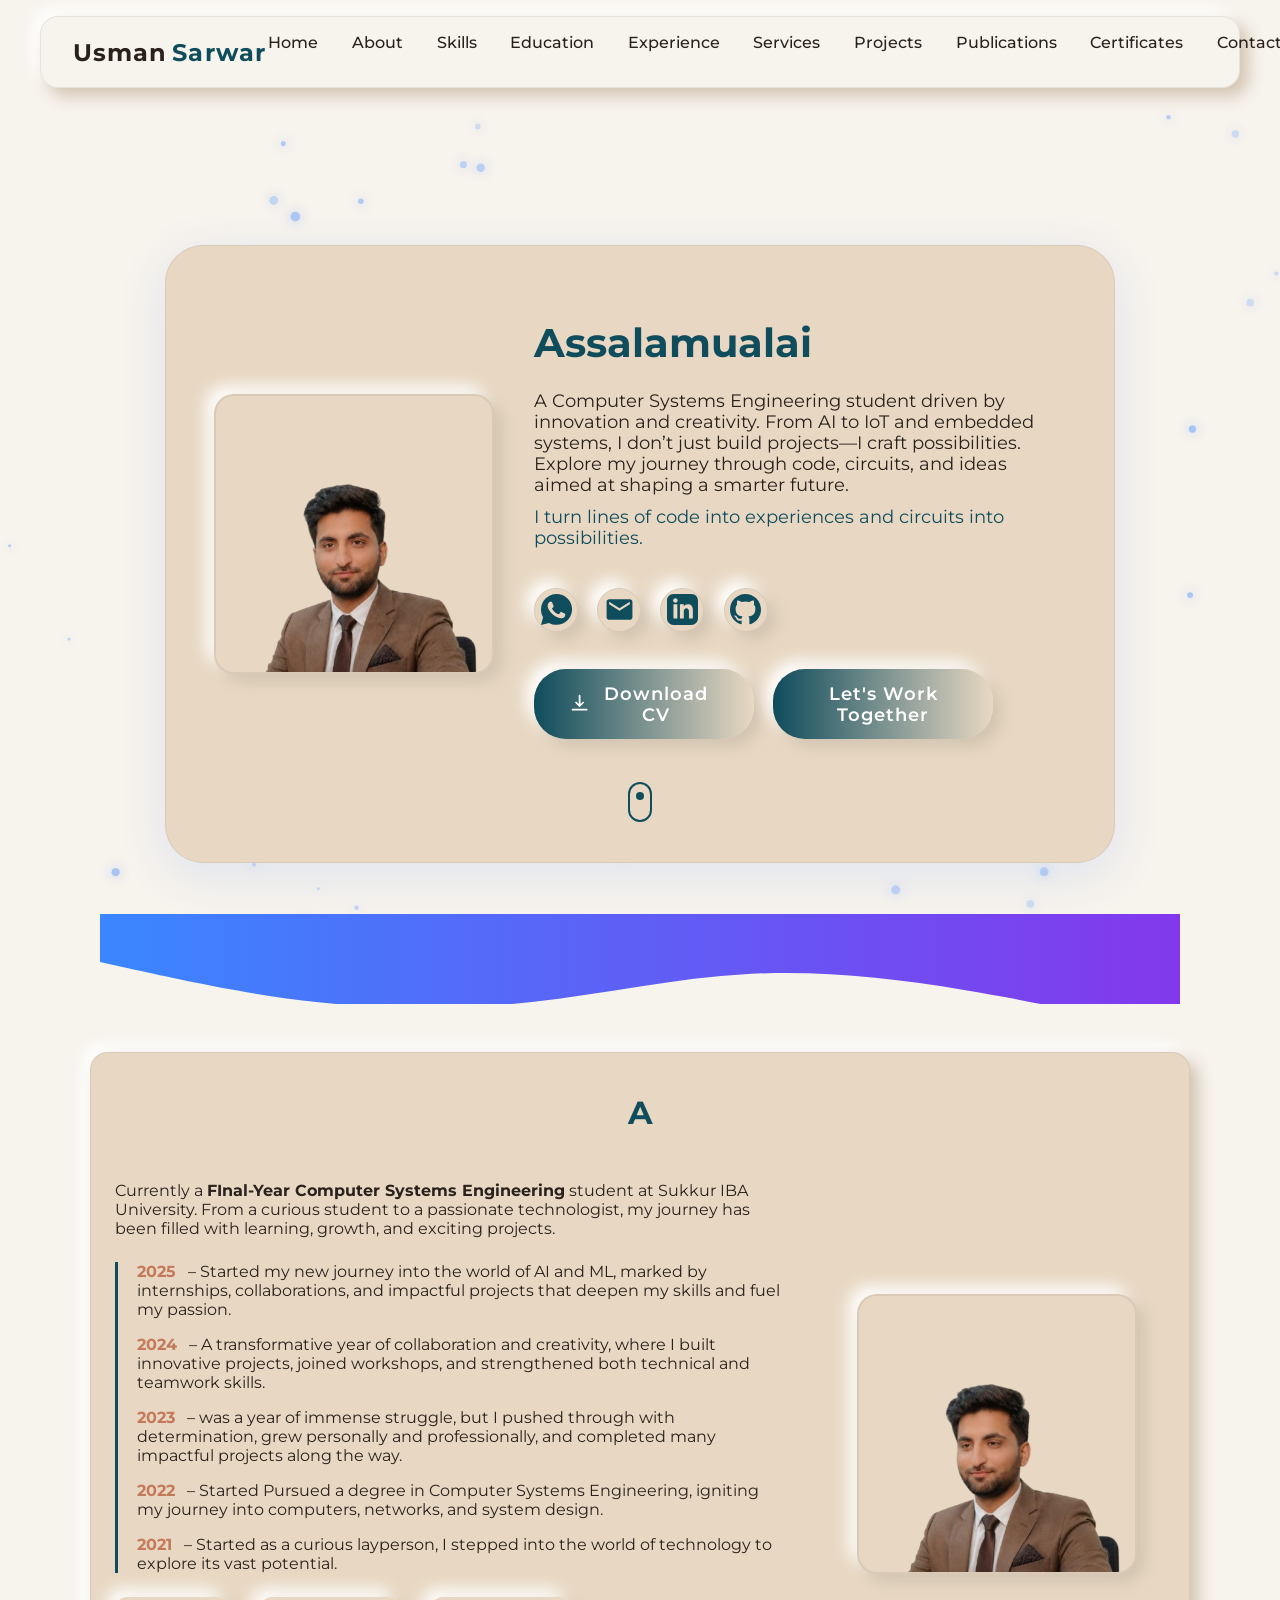
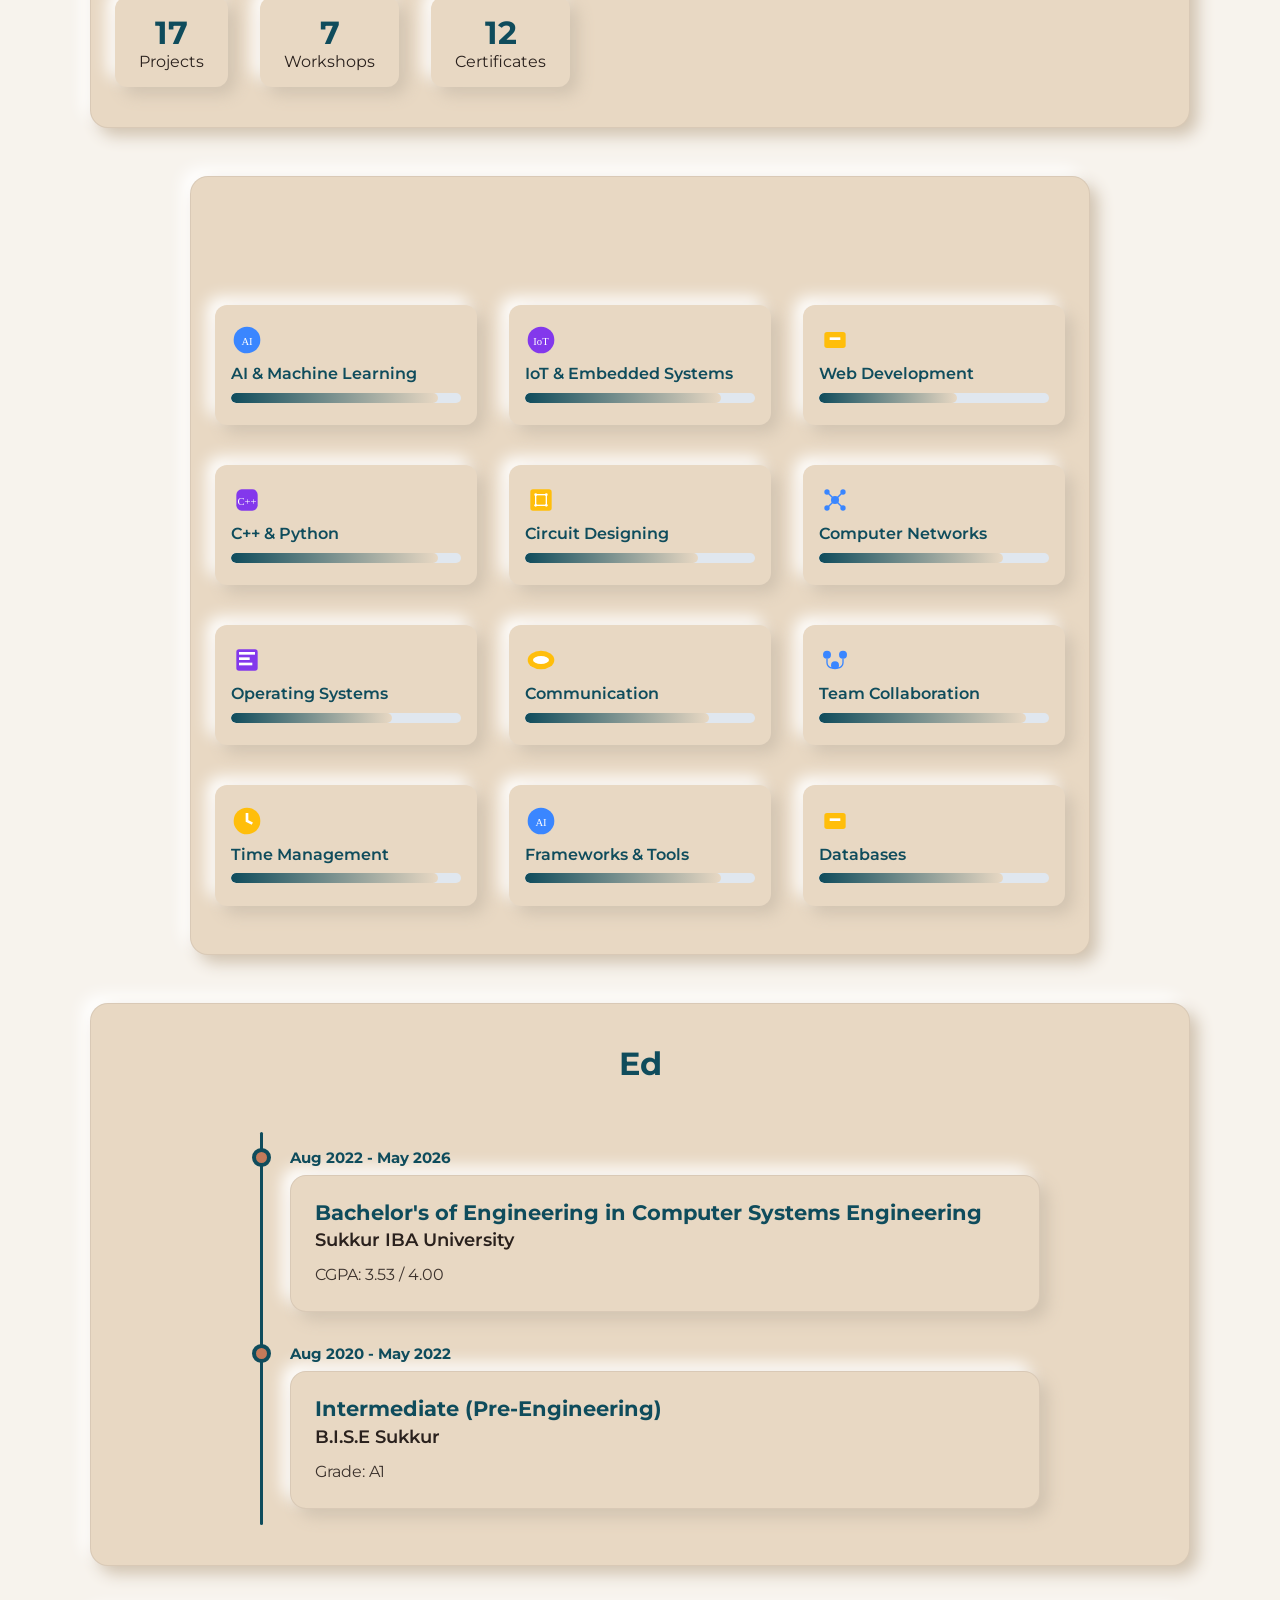
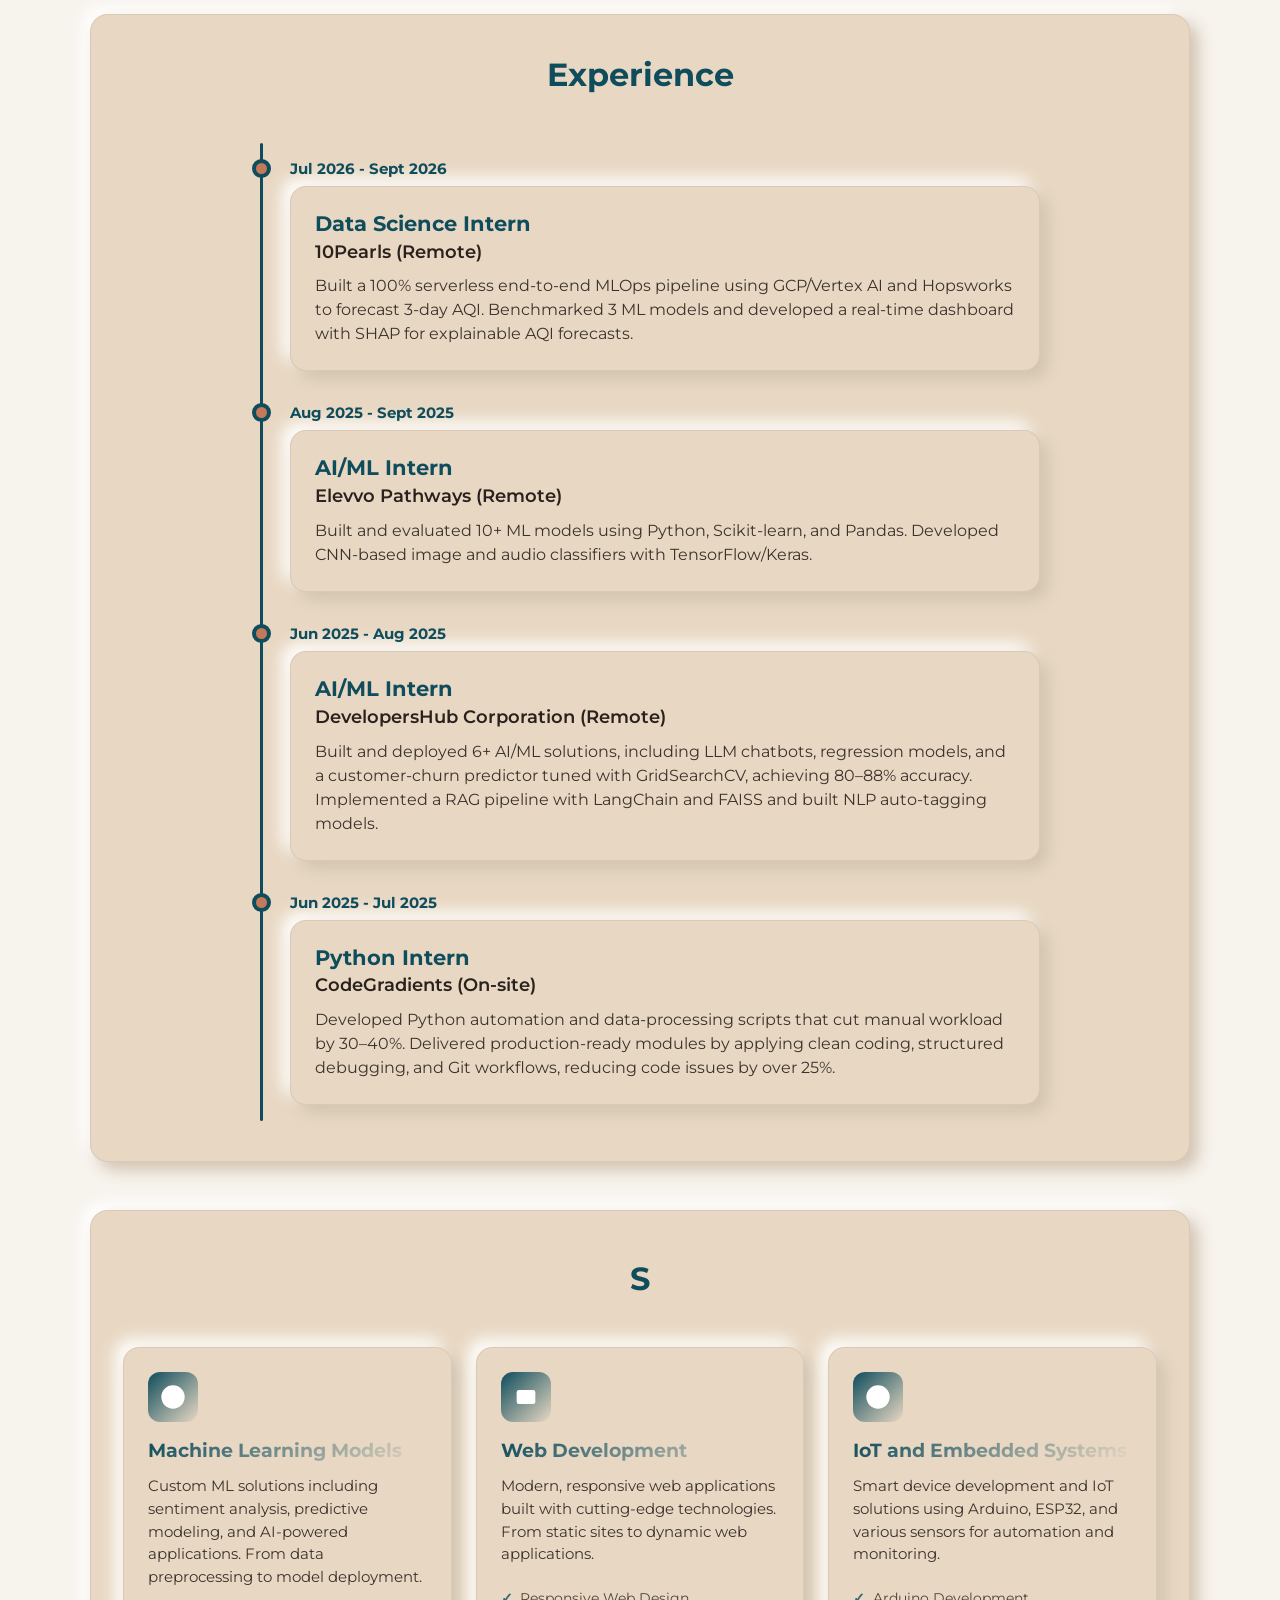
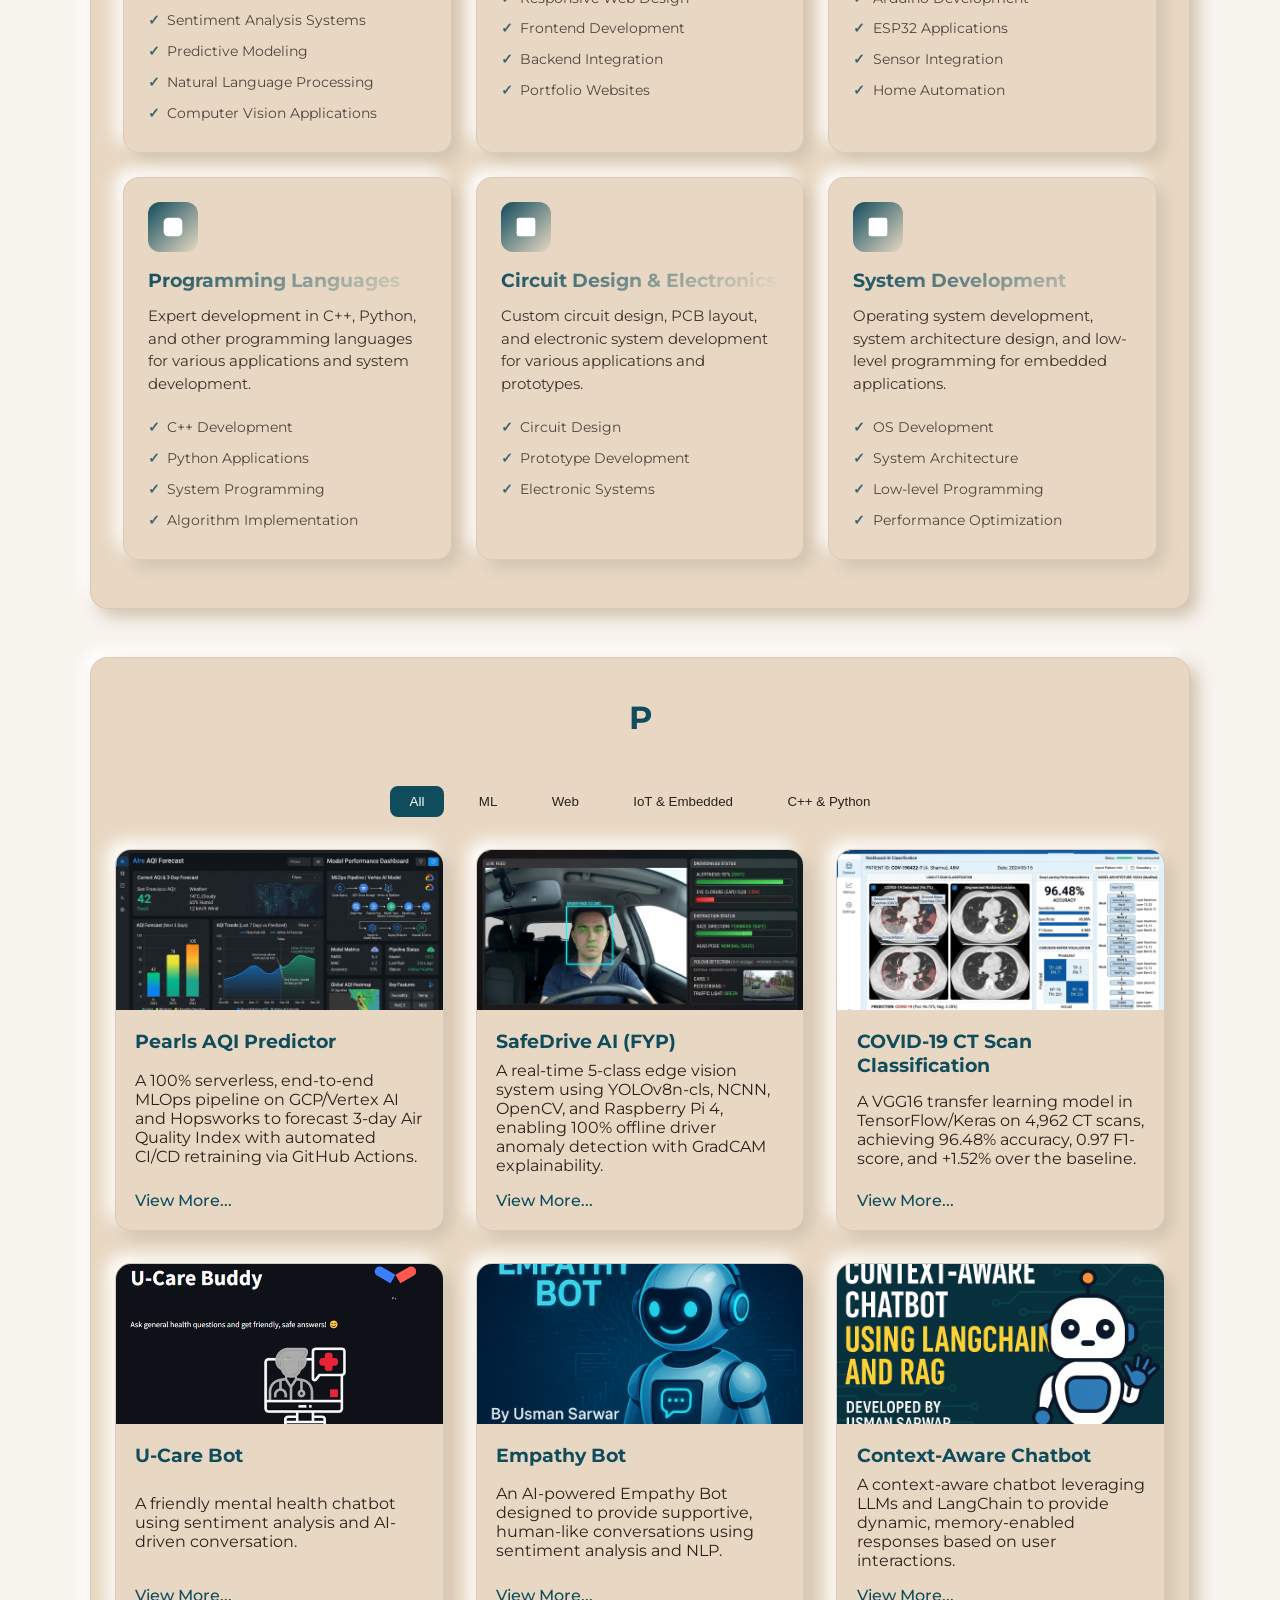
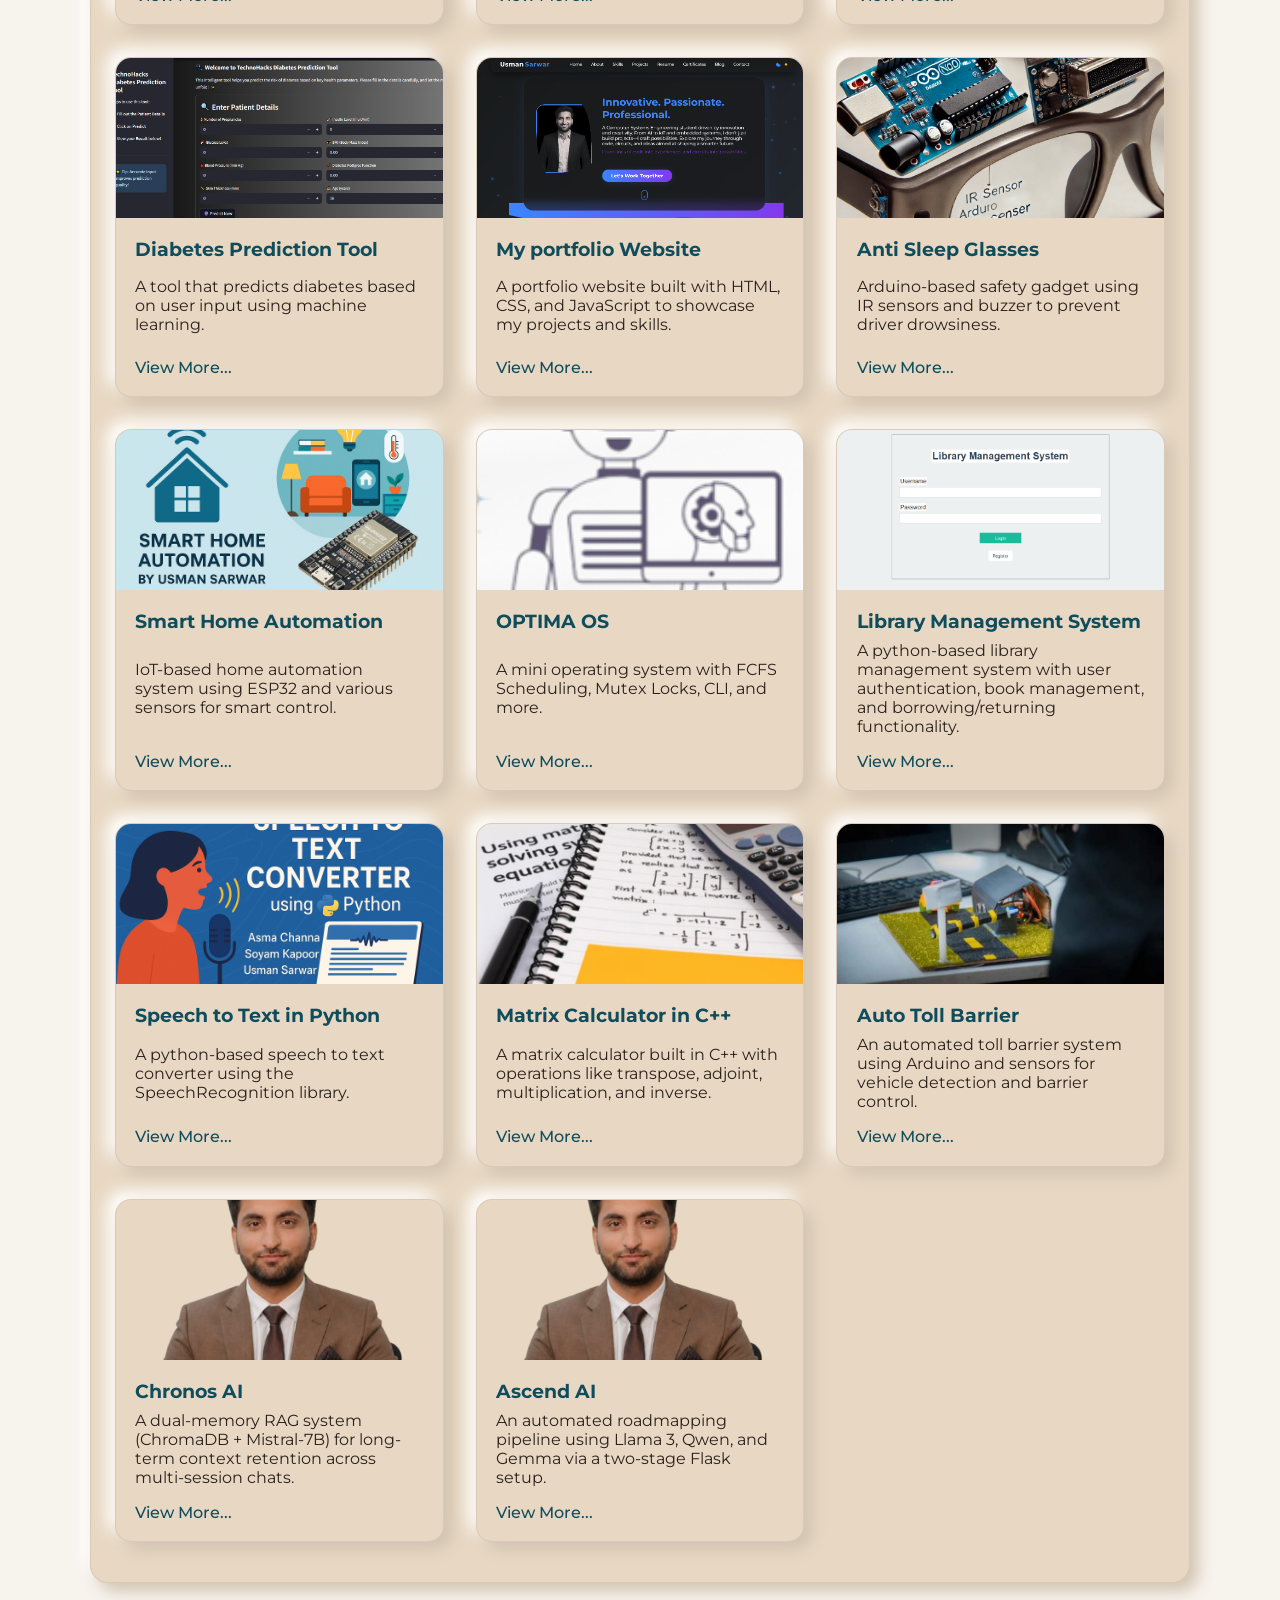
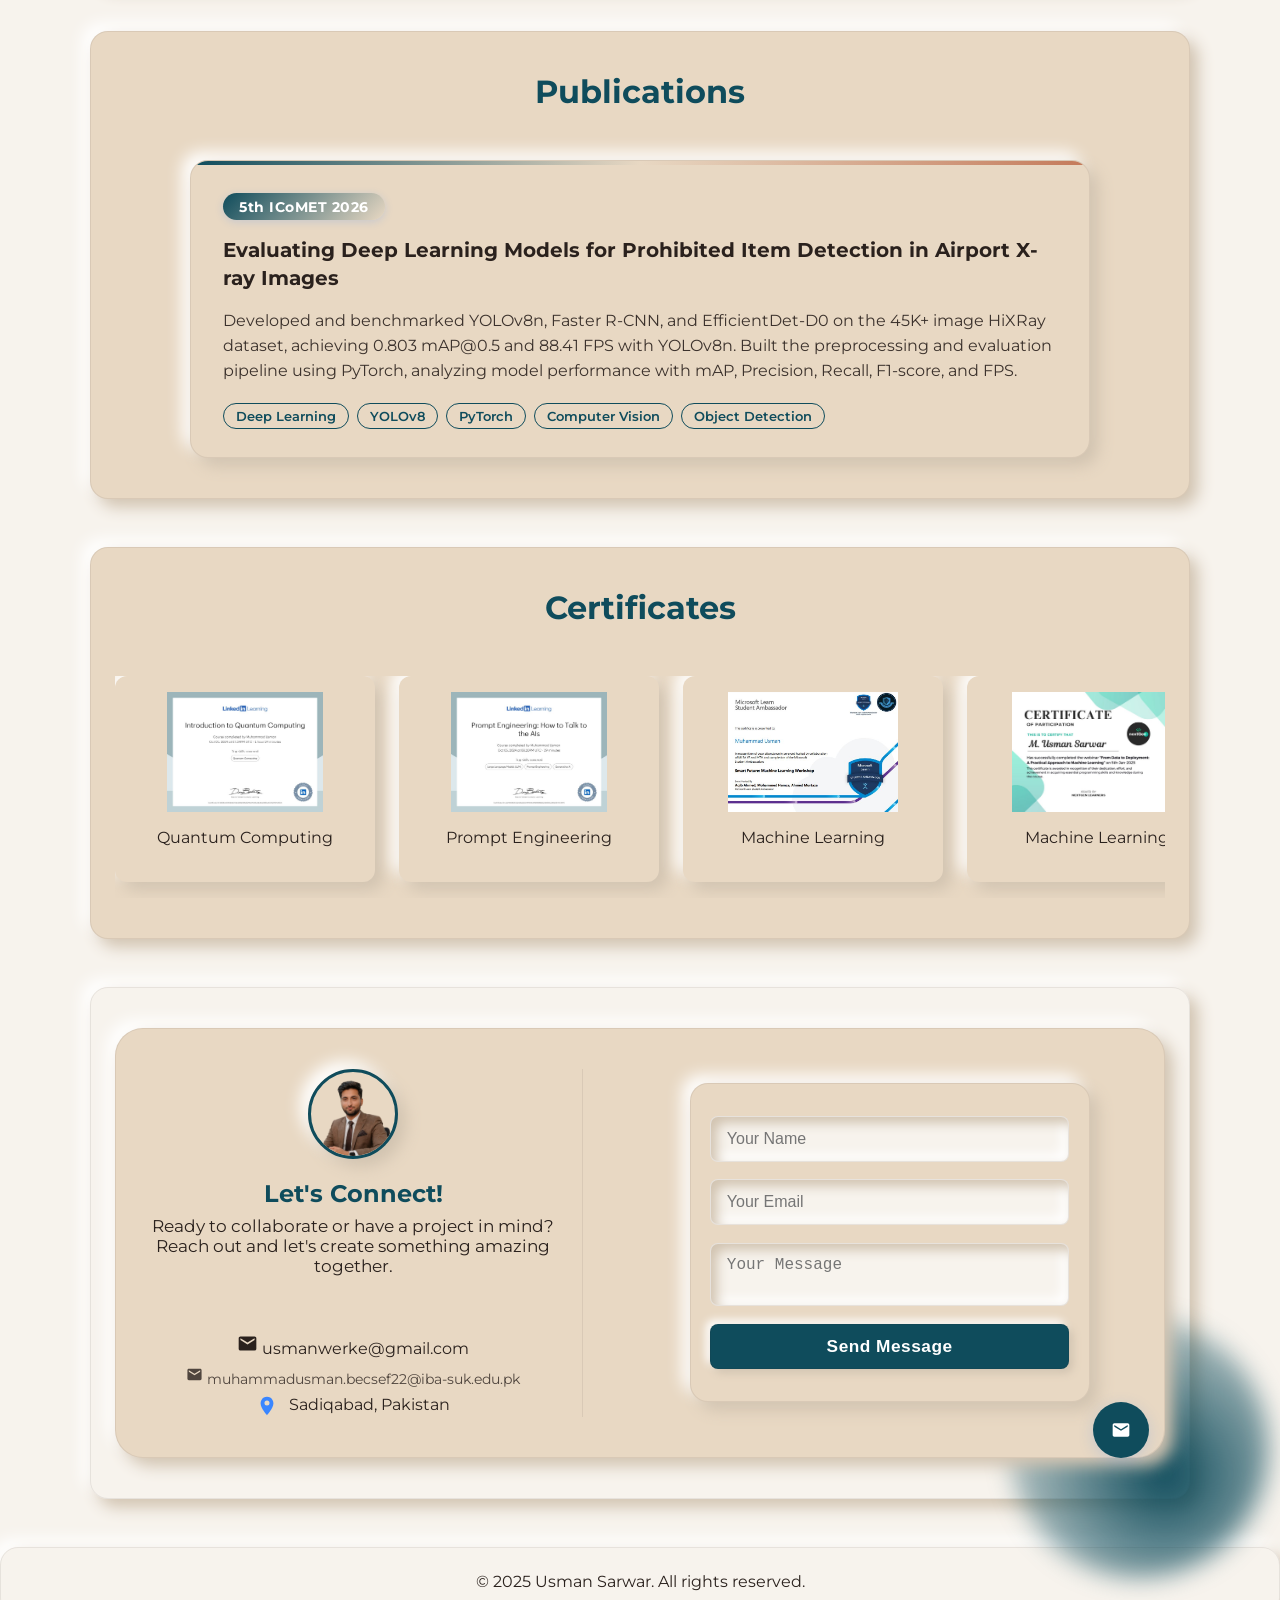
==== commit e1a10cae: "Fix hero layout and text contrast issues" ====
--- a/index.html
+++ b/index.html
@@ -64,7 +64,7 @@
   <section id="home" class="hero-section">
     <canvas id="bg-animation"></canvas>
     <div class="hero-content glass">
-      <div class="hero-image-container scroll-reveal scale-up">
+      <div class="hero-main scroll-reveal scale-up">
         <div class="hero-img">
           <img src="assets/image2.png" alt="Usman Sarwar" />
         </div>
--- a/styles.css
+++ b/styles.css
@@ -338,7 +338,7 @@
 
 .hero-voice {
   font-size: 1.1rem;
-  color: var(--secondary);
+  color: var(--primary);
   margin-bottom: 2.5rem;
 }
 
@@ -404,7 +404,7 @@
   font-size: 2rem;
   font-weight: 700;
   margin-bottom: 2rem;
-  color: var(--secondary);
+  color: var(--primary);
   text-align: center;
 }
 
@@ -547,7 +547,7 @@
 .project-card .project-title {
   font-size: 1.2rem;
   font-weight: 700;
-  color: var(--secondary);
+  color: var(--primary);
   margin-bottom: 0.5rem;
 }
 
@@ -636,7 +636,7 @@
   top: 1rem;
   right: 1rem;
   font-size: 2rem;
-  color: var(--secondary);
+  color: var(--primary);
   cursor: pointer;
 }
 
@@ -716,7 +716,7 @@
 .contact-title {
   font-size: 1.5rem;
   font-weight: 700;
-  color: var(--secondary);
+  color: var(--primary);
   margin-bottom: 0.5rem;
 }
 
@@ -951,7 +951,7 @@
 .hero-name {
   font-size: 2rem;
   font-weight: 700;
-  color: var(--secondary);
+  color: var(--primary);
   margin: 0.5rem 0 0.2rem 0;
 }
 
@@ -1137,7 +1137,7 @@
 .skill-name {
   font-weight: 600;
   margin-bottom: 0.4rem;
-  color: var(--secondary);
+  color: var(--primary);
 }
 
 .skill-bar {
@@ -1431,49 +1431,37 @@
 }
 
 .hero-img img,
-.about-img img,
-.contact-avatar img {
-  width: 300px !important;
-  height: 370px !important;
-  border-radius: 40px;
+.about-img img {
+  width: 280px;
+  height: 280px;
+  border-radius: 20px;
   object-fit: cover;
   object-position: center top;
-  border: 4px solid var(--primary);
-  box-shadow: 0 8px 32px 0 rgba(58, 134, 255, 0.18);
-  background: var(--glass-bg);
-  transition: transform 0.2s, box-shadow 0.2s, filter 0.3s;
-  clip-path: path('M55 0 Q0 0 0 55 Q0 315 55 370 Q245 370 300 315 Q300 55 245 0 Q150 0 55 0 Z');
-  margin-top: -30px;
-  margin-bottom: -30px;
-  /* fallback for browsers not supporting path() */
-  /* border-radius: 40px; */
+  border: 2px solid var(--border);
+  box-shadow: var(--shadow);
+  background: var(--panel-bg);
+  transition: all 0.3s ease;
 }
 
 .hero-img img:hover,
-.about-img img:hover,
-.contact-avatar img:hover {
-  transform: scale(1.04) rotate(-2deg);
-  box-shadow: 0 16px 48px 0 rgba(131, 56, 236, 0.18), 0 0 32px 8px #3a86ff55;
-  filter: brightness(1.08) saturate(1.15) drop-shadow(0 0 16px #8338ec55);
+.about-img img:hover {
+  transform: translateY(-4px);
+  box-shadow: 12px 12px 24px var(--shadow-dark), -12px -12px 24px var(--shadow-light);
 }
 
 @media (max-width: 900px) {
-
   .hero-img img,
-  .about-img img,
-  .contact-avatar img {
-    width: 160px !important;
-    height: 200px !important;
+  .about-img img {
+    width: 220px;
+    height: 220px;
   }
 }
 
 @media (max-width: 600px) {
-
   .hero-img img,
-  .about-img img,
-  .contact-avatar img {
-    width: 110px !important;
-    height: 140px !important;
+  .about-img img {
+    width: 160px;
+    height: 160px;
     border-radius: 16px;
   }
 }
@@ -1700,7 +1688,7 @@
 
 .timeline-content h3 {
   font-size: 1.3rem;
-  color: var(--secondary);
+  color: var(--primary);
   margin-bottom: 0.3rem;
 }
 
@@ -1846,4 +1834,4 @@
     font-size: 0.75rem;
     padding: 0.2rem 0.6rem;
   }
-}+}
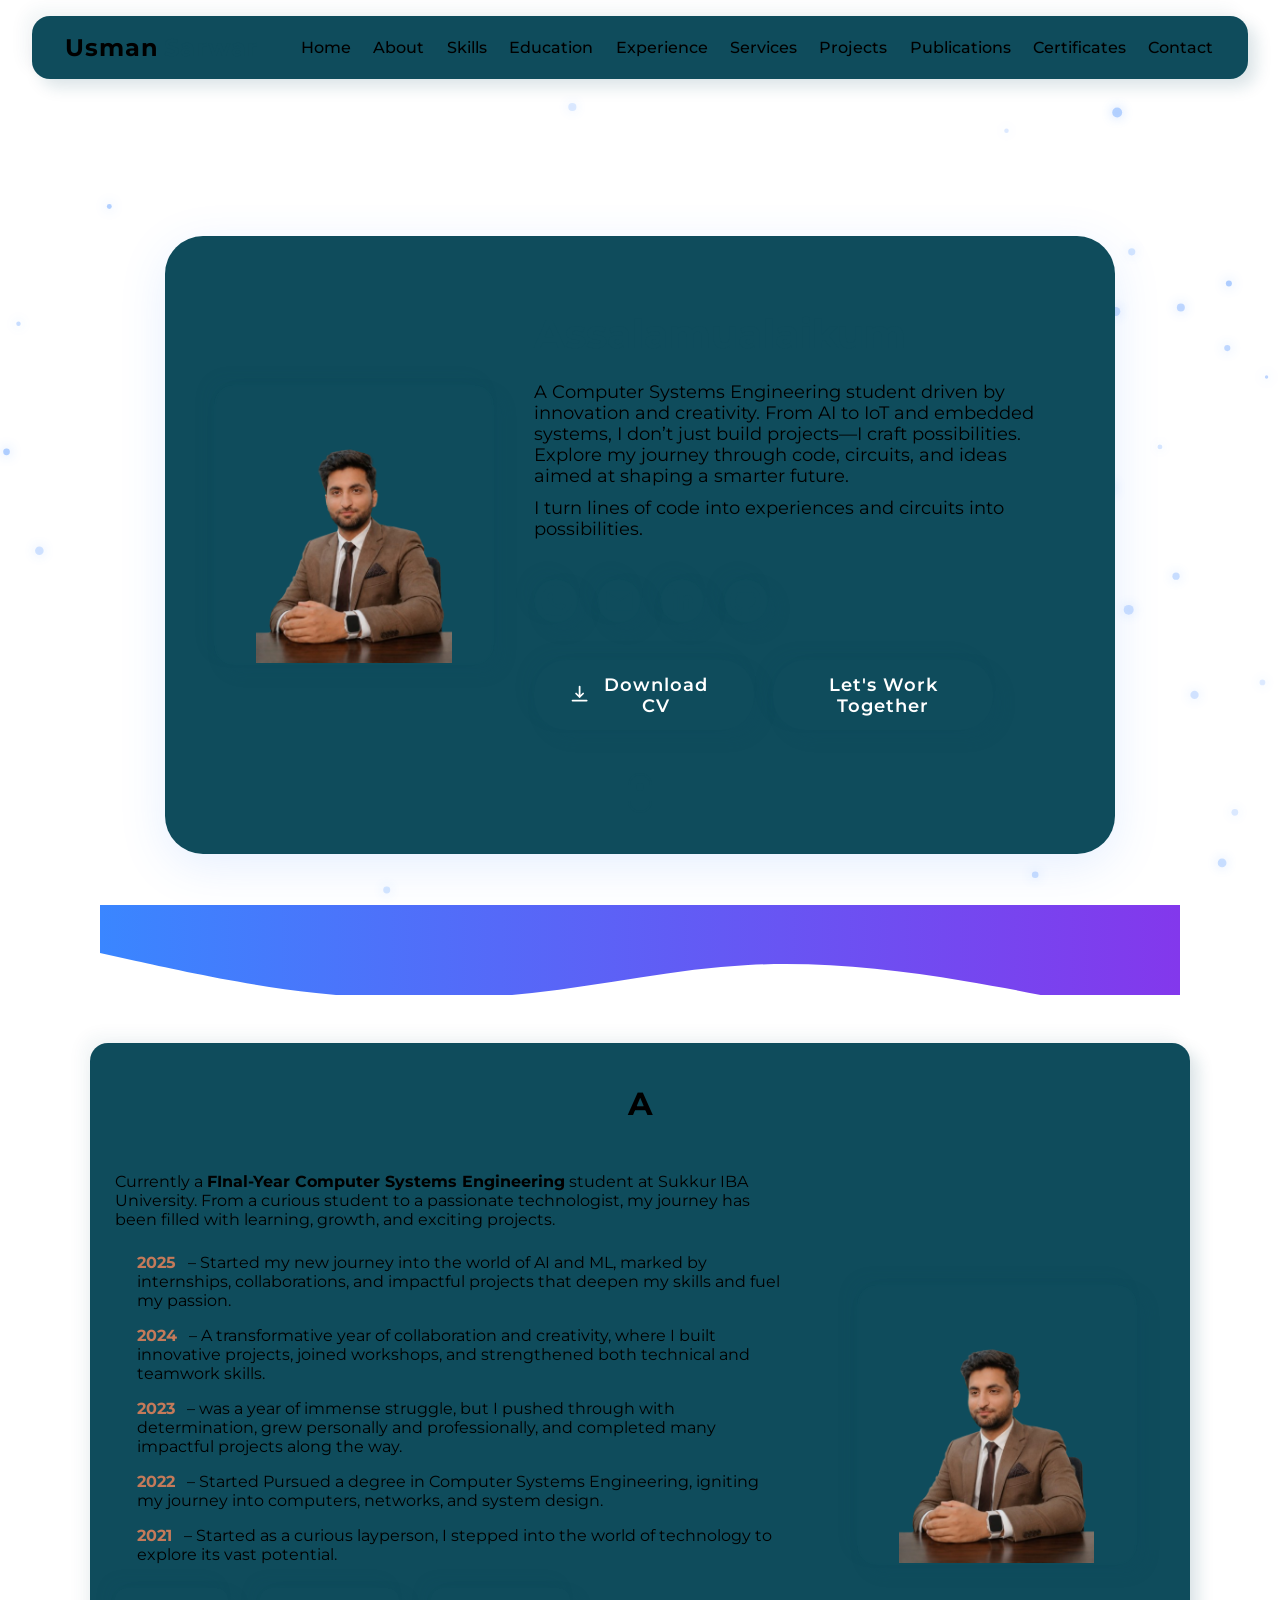
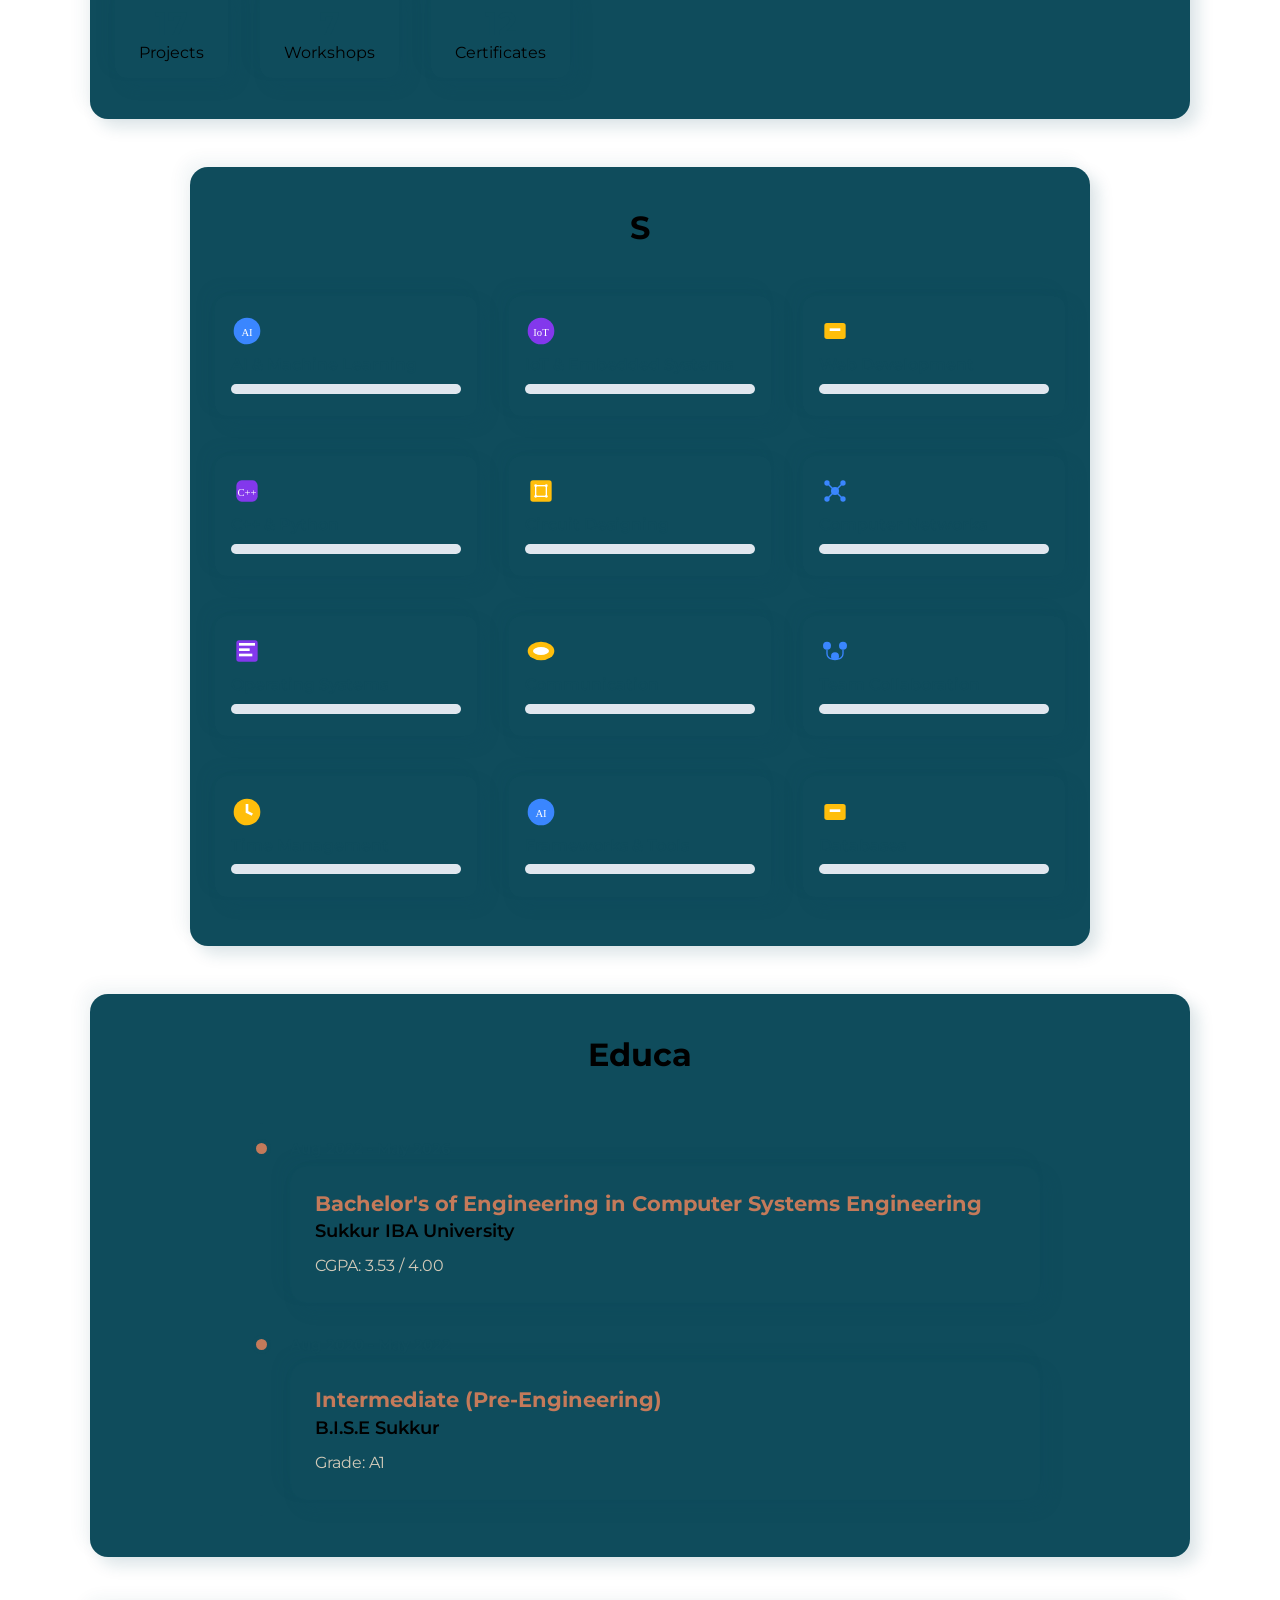
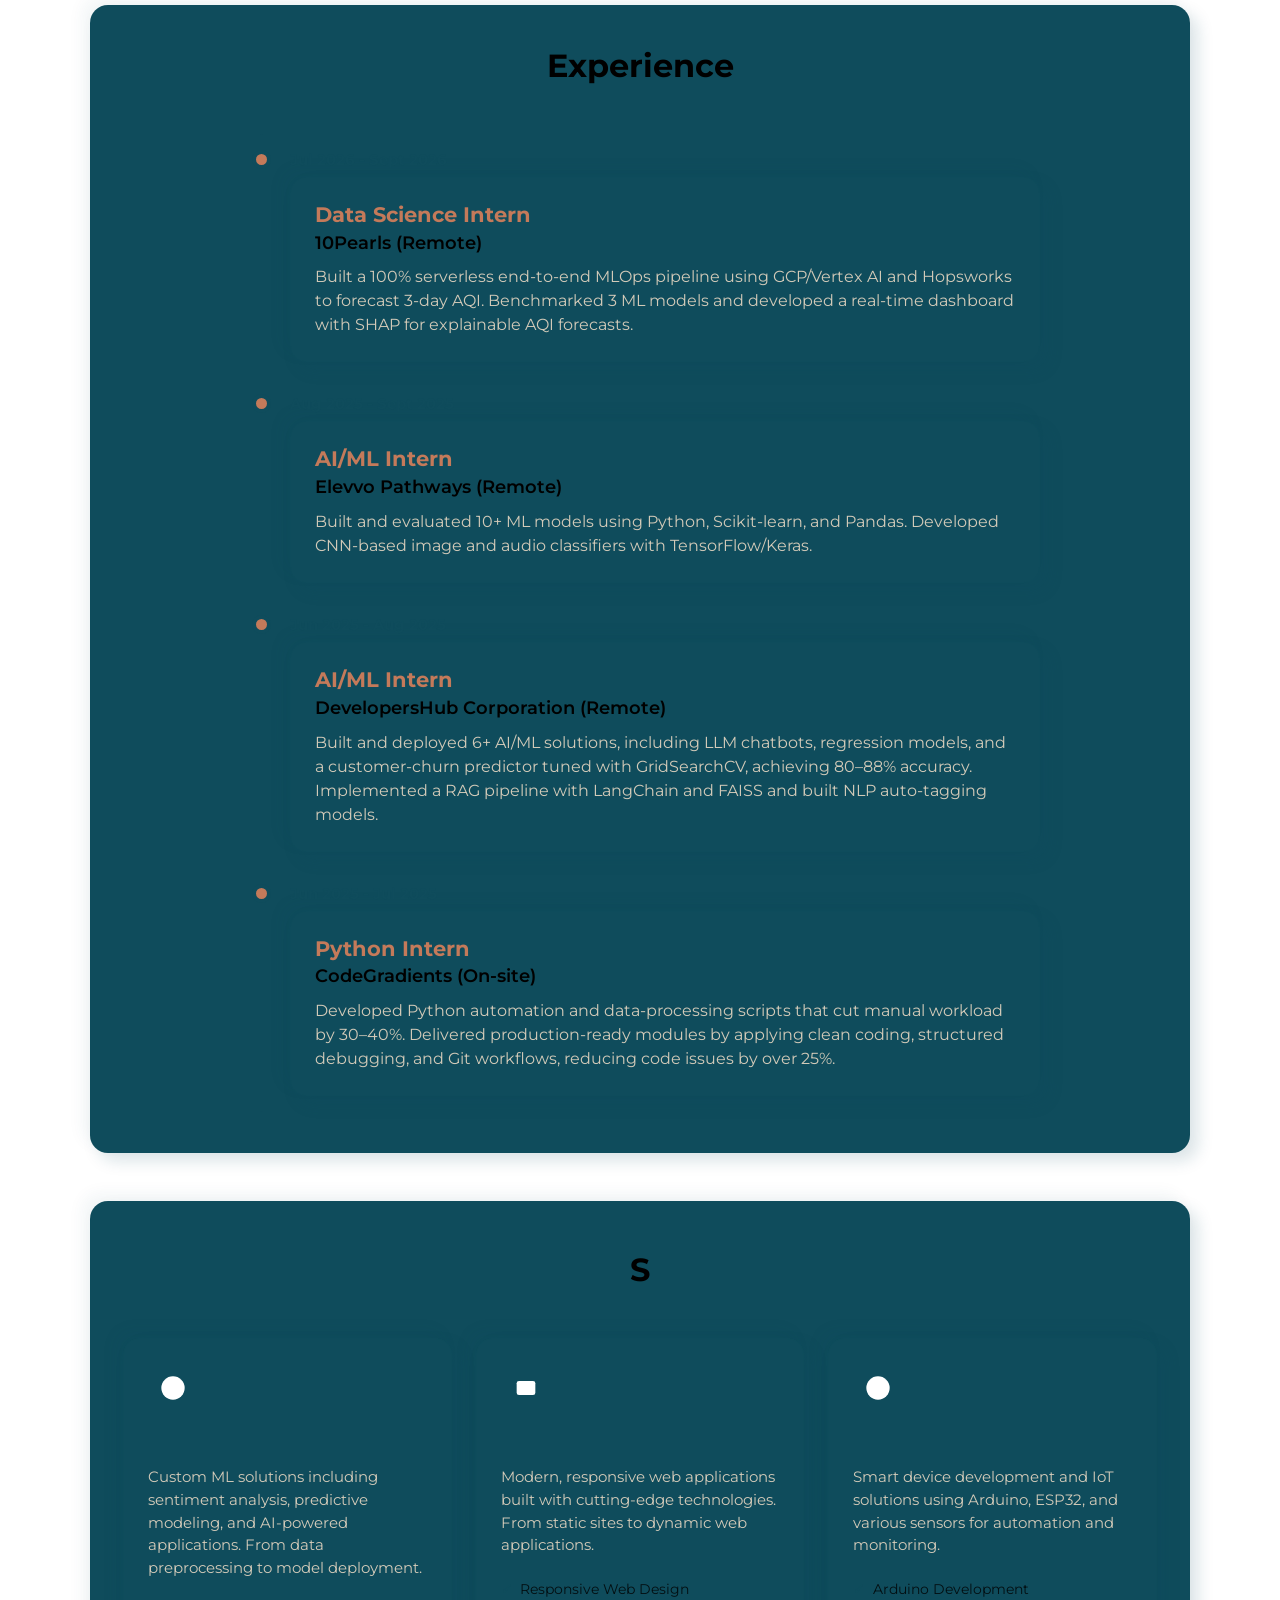
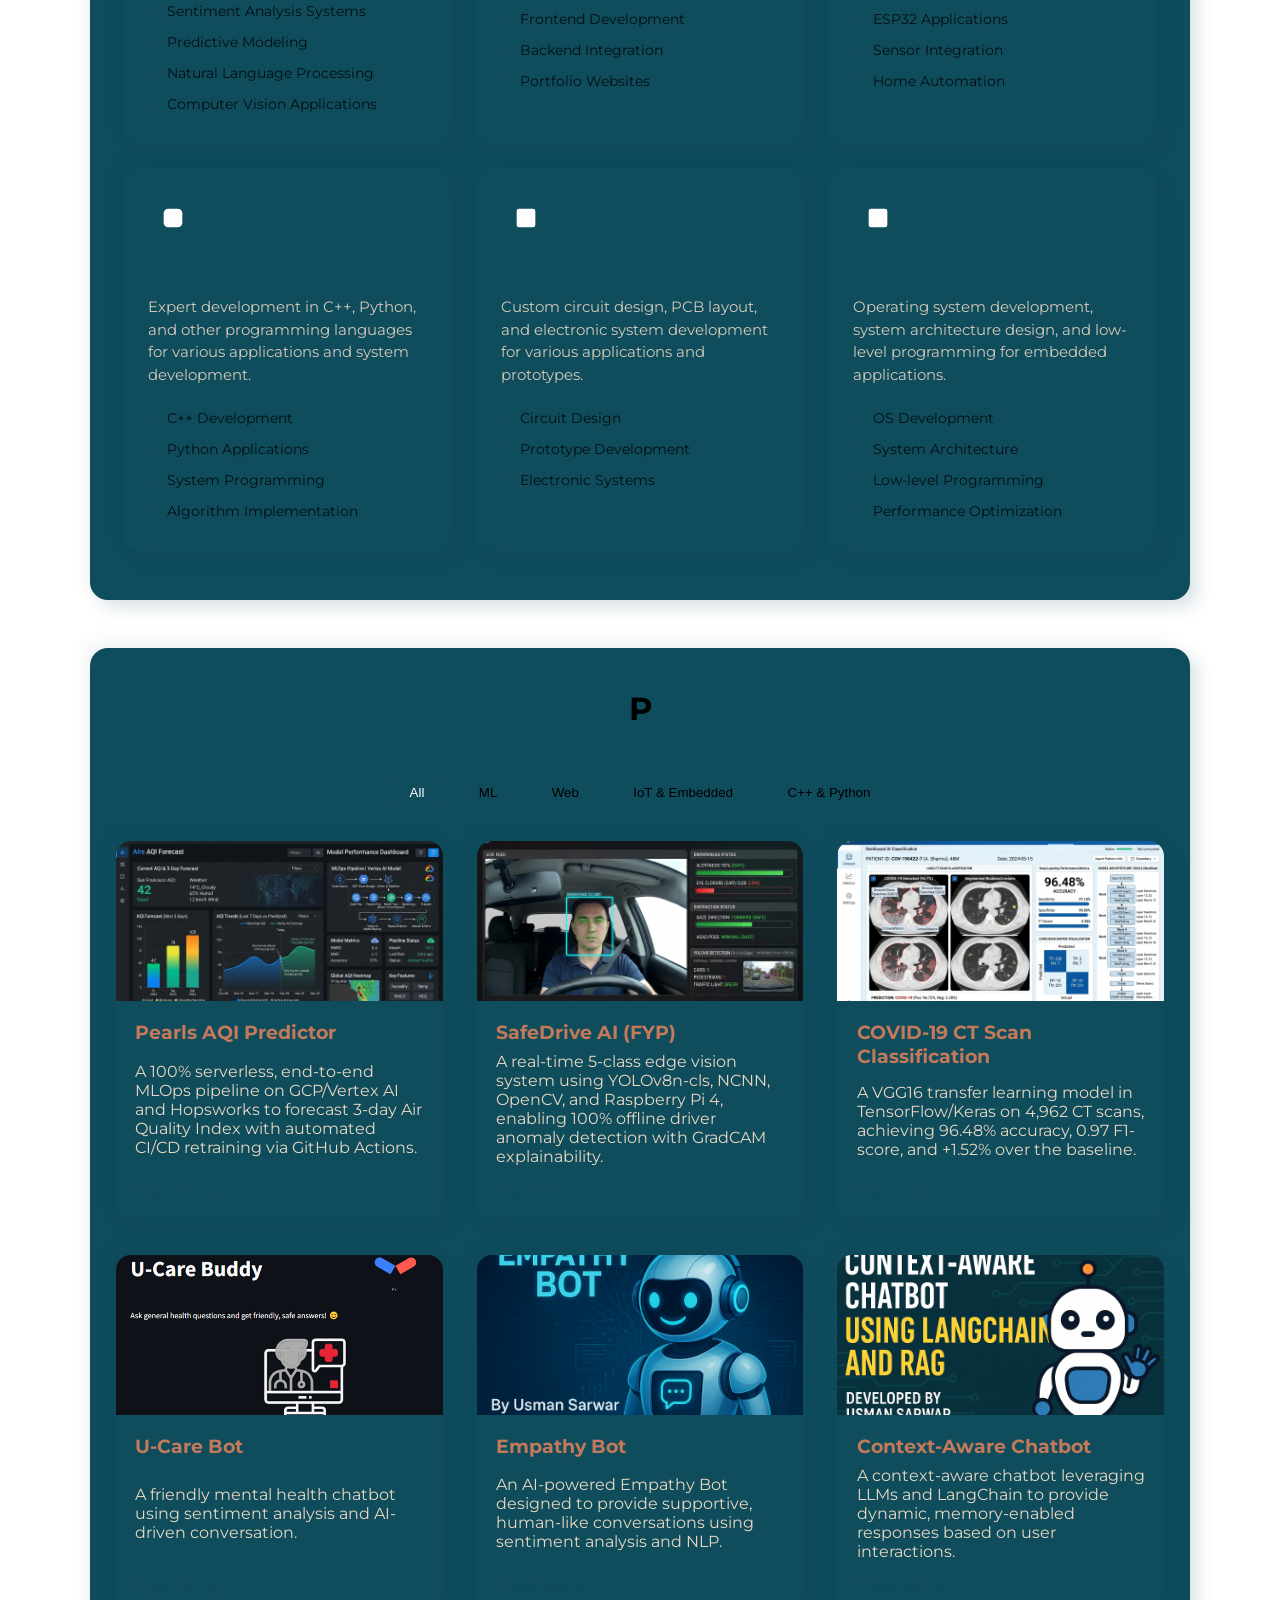
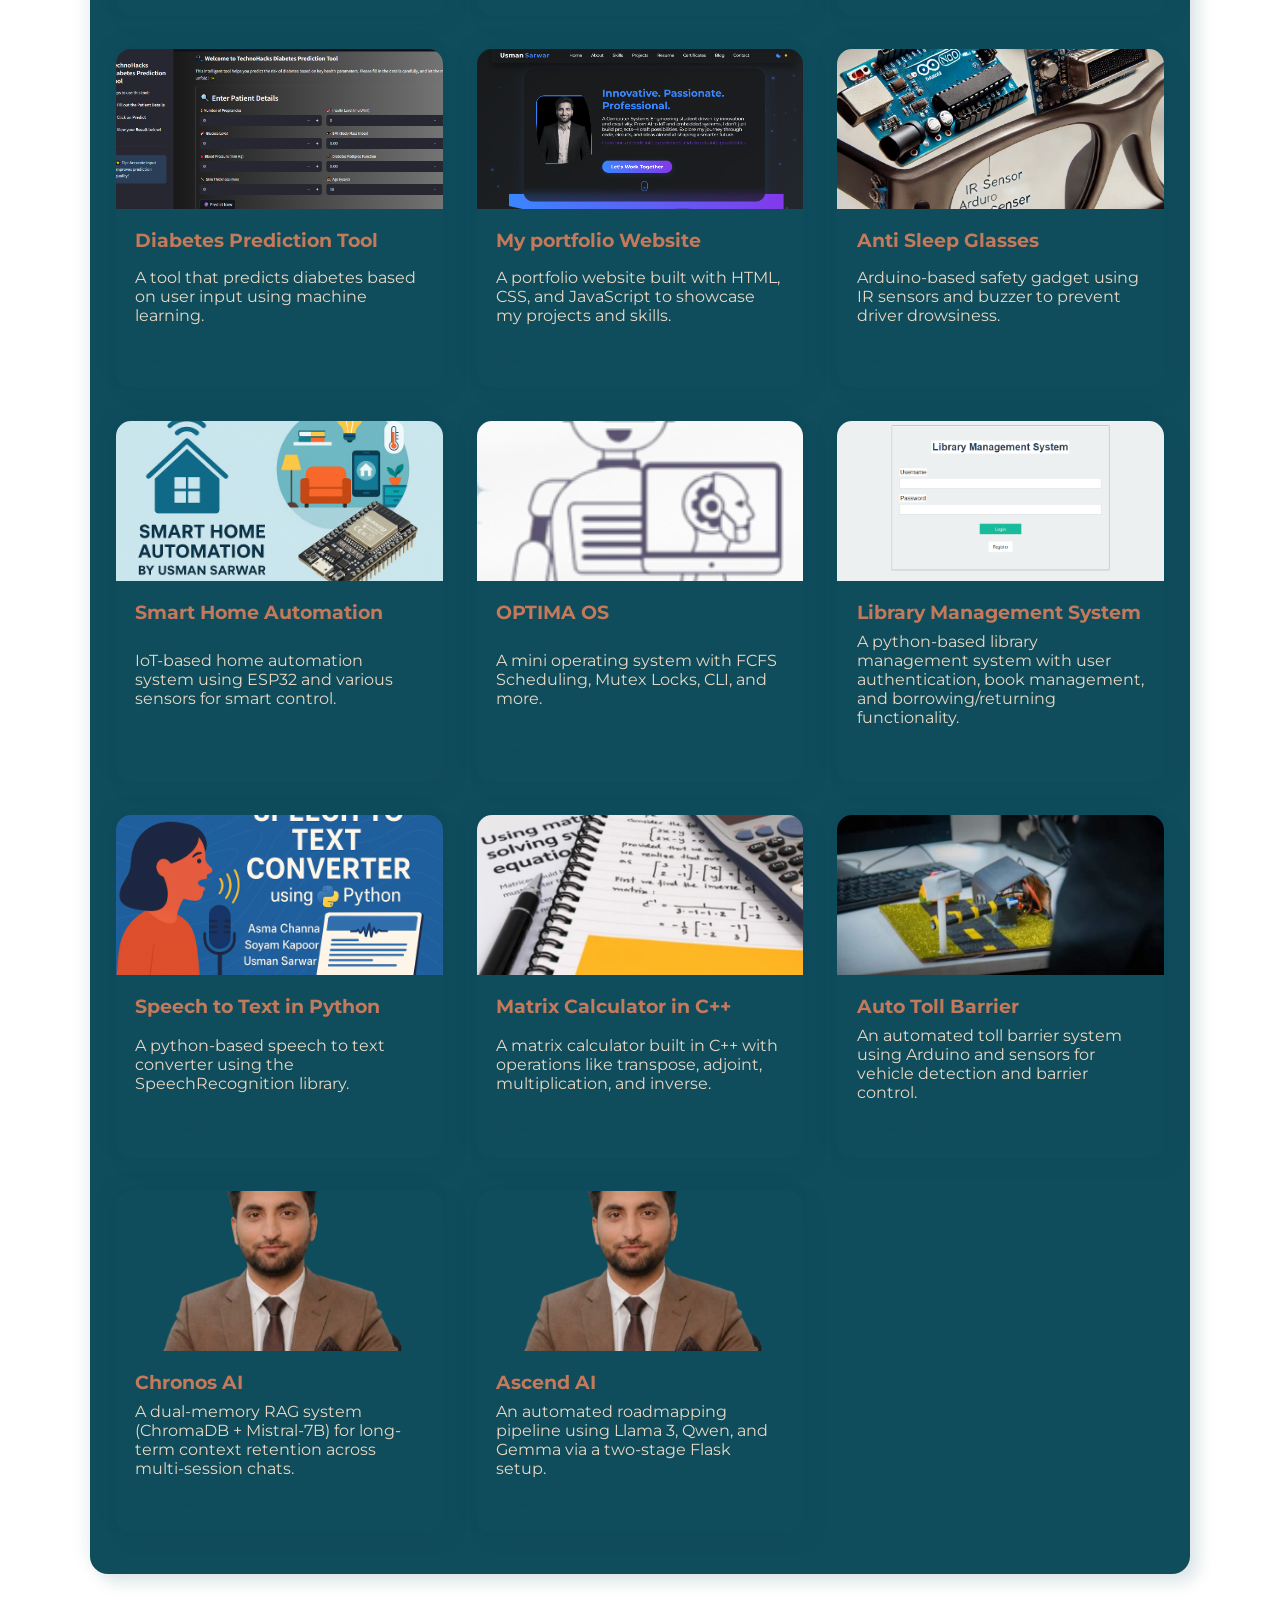
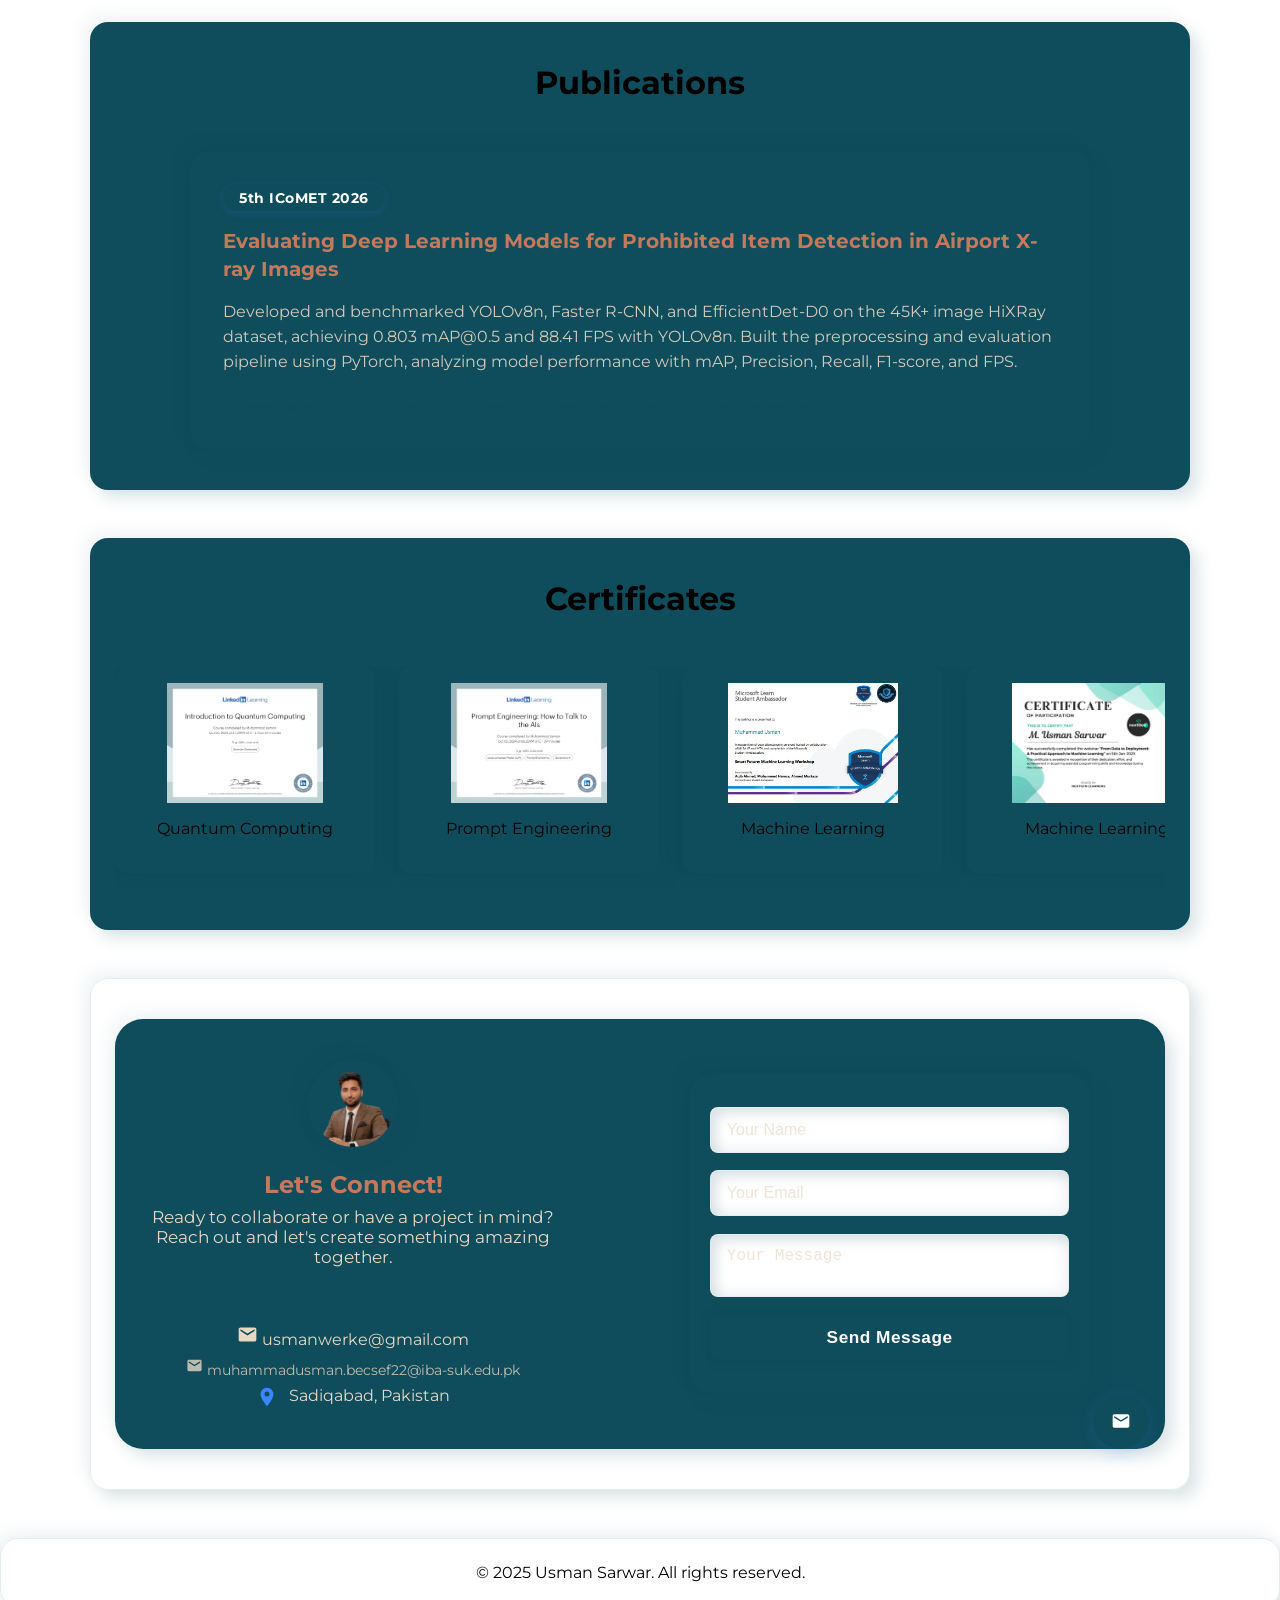
==== commit c25d82ba: "Remove gradients and theme toggle, apply solid color mapping" ====
--- a/index.html
+++ b/index.html
@@ -37,10 +37,7 @@
       <li><a href="#certificates">Certificates</a></li>
       <li><a href="#contact">Contact</a></li>
     </ul>
-    <div class="toggle-mode" id="toggle-mode">
-      <span class="icon-moon"></span>
-      <span class="icon-sun"></span>
-    </div>
+
     <div class="hamburger" id="hamburger">
       <span></span><span></span><span></span>
     </div>
--- a/styles.css
+++ b/styles.css
@@ -1,16 +1,18 @@
 /* Skeuomorphic Portfolio Styles for Usman Sarwar */
 :root {
-  --primary: #0F4C5C; /* Deep Petrol Teal */
-  --secondary: #E8D8C3; /* Warm Sand */
-  --accent: #C47A5A; /* Muted Copper */
-  --bg: #F7F3ED; /* Ivory */
-  --text: #2A211D; /* Espresso */
+  --primary: #0F4C5C;
+  --secondary: #E8D8C3;
+  --accent: #C47A5A;
   
-  /* Skeuomorphic Variables */
-  --panel-bg: #E8D8C3;
-  --shadow-light: #ffffff;
-  --shadow-dark: #d1c3b0;
-  --border: rgba(42, 33, 29, 0.08);
+  --bg: #FFFFFF;
+  --text: #000000;
+  
+  --panel-bg: #0F4C5C;
+  --primary-text-on-dark: #E8D8C3;
+  
+  --shadow-light: rgba(15, 76, 92, 0.05);
+  --shadow-dark: rgba(15, 76, 92, 0.15);
+  --border: rgba(15, 76, 92, 0.1);
   --shadow: 8px 8px 16px var(--shadow-dark), -8px -8px 16px var(--shadow-light);
   --inner-shadow: inset 6px 6px 12px var(--shadow-dark), inset -6px -6px 12px var(--shadow-light);
 }
@@ -110,16 +112,7 @@
   transform: translateY(0) scale(1);
 }
 
-[data-theme="dark"] {
-  --bg: #2A211D; /* Espresso */
-  --text: #F7F3ED; /* Ivory */
-  --panel-bg: #322822; /* Lighter Espresso */
-  --shadow-light: #44362e;
-  --shadow-dark: #16110f;
-  --border: rgba(247, 243, 237, 0.05);
-  --shadow: 8px 8px 16px var(--shadow-dark), -8px -8px 16px var(--shadow-light);
-  --inner-shadow: inset 6px 6px 12px var(--shadow-dark), inset -6px -6px 12px var(--shadow-light);
-}
+
 
 * {
   box-sizing: border-box;
@@ -156,8 +149,9 @@
   justify-content: space-between;
   padding: 1rem 2rem;
   margin: 1rem auto;
-  max-width: 1200px;
-  background: var(--glass-bg);
+  max-width: 1400px;
+  width: 95%;
+  background: var(--panel-bg);
 }
 
 .nav-logo {
@@ -181,8 +175,9 @@
 
 .nav-links {
   display: flex;
-  gap: 2rem;
+  gap: 1.2rem;
   list-style: none;
+  flex-wrap: nowrap;
 }
 
 .nav-links a {
@@ -203,7 +198,7 @@
   bottom: -4px;
   height: 3px;
   border-radius: 2px;
-  background: linear-gradient(90deg, var(--primary), var(--secondary));
+  background: var(--accent), var(--secondary));
   transform: scaleX(0);
   transition: transform 0.3s cubic-bezier(.4, 0, .2, 1);
   z-index: 1;
@@ -253,9 +248,7 @@
   background: var(--bg);
 }
 
-[data-theme="dark"] .hero-section {
-  background: var(--bg);
-}
+
 
 #bg-animation {
   position: absolute;
@@ -828,7 +821,7 @@
   bottom: -80px;
   width: 260px;
   height: 260px;
-  background: radial-gradient(circle at 60% 60%, var(--primary) 0%, transparent 100%);
+  background: var(--accent) 0%, transparent 100%);
   border-radius: 50%;
   z-index: 1;
   filter: blur(12px);
@@ -1150,13 +1143,11 @@
   overflow: hidden;
 }
 
-[data-theme="dark"] .skill-bar {
-  background: #23272f;
-}
+
 
 .skill-bar-fill {
   height: 100%;
-  background: linear-gradient(90deg, var(--primary), var(--secondary));
+  background: var(--accent), var(--secondary));
   border-radius: 6px;
   transition: width 1s;
 }
@@ -1210,7 +1201,7 @@
   left: 0;
   right: 0;
   height: 4px;
-  background: linear-gradient(90deg, var(--primary), var(--secondary));
+  background: var(--accent), var(--secondary));
   transform: scaleX(0);
   transition: transform 0.3s ease;
 }
@@ -1231,7 +1222,7 @@
   display: flex;
   align-items: center;
   justify-content: center;
-  background: linear-gradient(135deg, var(--primary), var(--secondary));
+  background: var(--accent), var(--secondary));
   border-radius: 12px;
   position: relative;
 }
@@ -1250,7 +1241,7 @@
   font-weight: 700;
   margin-bottom: 0.8rem;
   color: var(--text);
-  background: linear-gradient(135deg, var(--primary), var(--secondary));
+  background: var(--accent), var(--secondary));
   -webkit-background-clip: text;
   -webkit-text-fill-color: transparent;
   background-clip: text;
@@ -1435,11 +1426,11 @@
   width: 280px;
   height: 280px;
   border-radius: 20px;
-  object-fit: cover;
-  object-position: center top;
+  object-fit: contain;
+  object-position: bottom center;
   border: 2px solid var(--border);
   box-shadow: var(--shadow);
-  background: var(--panel-bg);
+  background: transparent;
   transition: all 0.3s ease;
 }
 
@@ -1501,7 +1492,7 @@
   gap: 0.5 rem;
   font-weight: 600;
   font-size: 1.1rem;
-  background: linear-gradient(90deg, var(--primary), var(--secondary));
+  background: var(--accent), var(--secondary));
   color: #fff;
   border: none;
   border-radius: 32px;
@@ -1512,7 +1503,7 @@
 }
 
 .resume-download-btn:hover {
-  background: linear-gradient(90deg, var(--secondary), var(--primary));
+  background: var(--accent), var(--primary));
   color: #fff;
   transform: translateY(-2px) scale(1.04);
 }
@@ -1549,7 +1540,7 @@
   gap: 0.5 rem;
   font-weight: 600;
   font-size: 1.1rem;
-  background: linear-gradient(90deg, var(--primary), var(--secondary));
+  background: var(--accent), var(--secondary));
   color: #fff;
   border: none;
   border-radius: 32px;
@@ -1557,7 +1548,7 @@
   margin-bottom: 0.7rem;
   box-shadow: var(--shadow);
   transition: background 0.2s, transform 0.2s;
-  /* background: linear-gradient(90deg, var(--secondary), var(--primary));
+  /* background: var(--accent), var(--primary));
   color: #fff;
   border: none;
   border-radius: 32px;
@@ -1572,7 +1563,7 @@
 }
 
 .work-btn:hover {
-  background: linear-gradient(90deg, var(--primary), var(--secondary));
+  background: var(--accent), var(--secondary));
   color: #fff;
   transform: translateY(-2px) scale(1.04);
 }
@@ -1751,7 +1742,7 @@
   left: 0;
   right: 0;
   height: 4px;
-  background: linear-gradient(90deg, var(--primary), var(--secondary), var(--accent));
+  background: var(--accent), var(--secondary), var(--accent));
   border-radius: 4px 4px 0 0;
 }
 
@@ -1762,7 +1753,7 @@
 
 .publication-badge {
   display: inline-block;
-  background: linear-gradient(135deg, var(--primary), var(--secondary));
+  background: var(--accent), var(--secondary));
   color: #fff;
   padding: 0.35rem 1rem;
   border-radius: 20px;
@@ -1835,3 +1826,34 @@
     padding: 0.2rem 0.6rem;
   }
 }
+
+/* TEXT OVERRIDES FOR DARK PANELS */
+.project-card .project-title,
+.service-card h3,
+.contact-title,
+.publication-card h3,
+.timeline-content h3 {
+  color: var(--accent) !important;
+}
+
+.project-card .project-desc,
+.service-card p,
+.contact-message,
+.contact-details,
+.publication-desc,
+.timeline-content p,
+.contact-form-area input,
+.contact-form-area textarea {
+  color: var(--primary-text-on-dark) !important;
+}
+
+.contact-form-area input::placeholder,
+.contact-form-area textarea::placeholder {
+  color: rgba(232, 216, 195, 0.7) !important; /* Warm Sand with opacity */
+}
+
+.hero-brief,
+.hero-voice,
+.section-title {
+  color: var(--text) !important;
+}
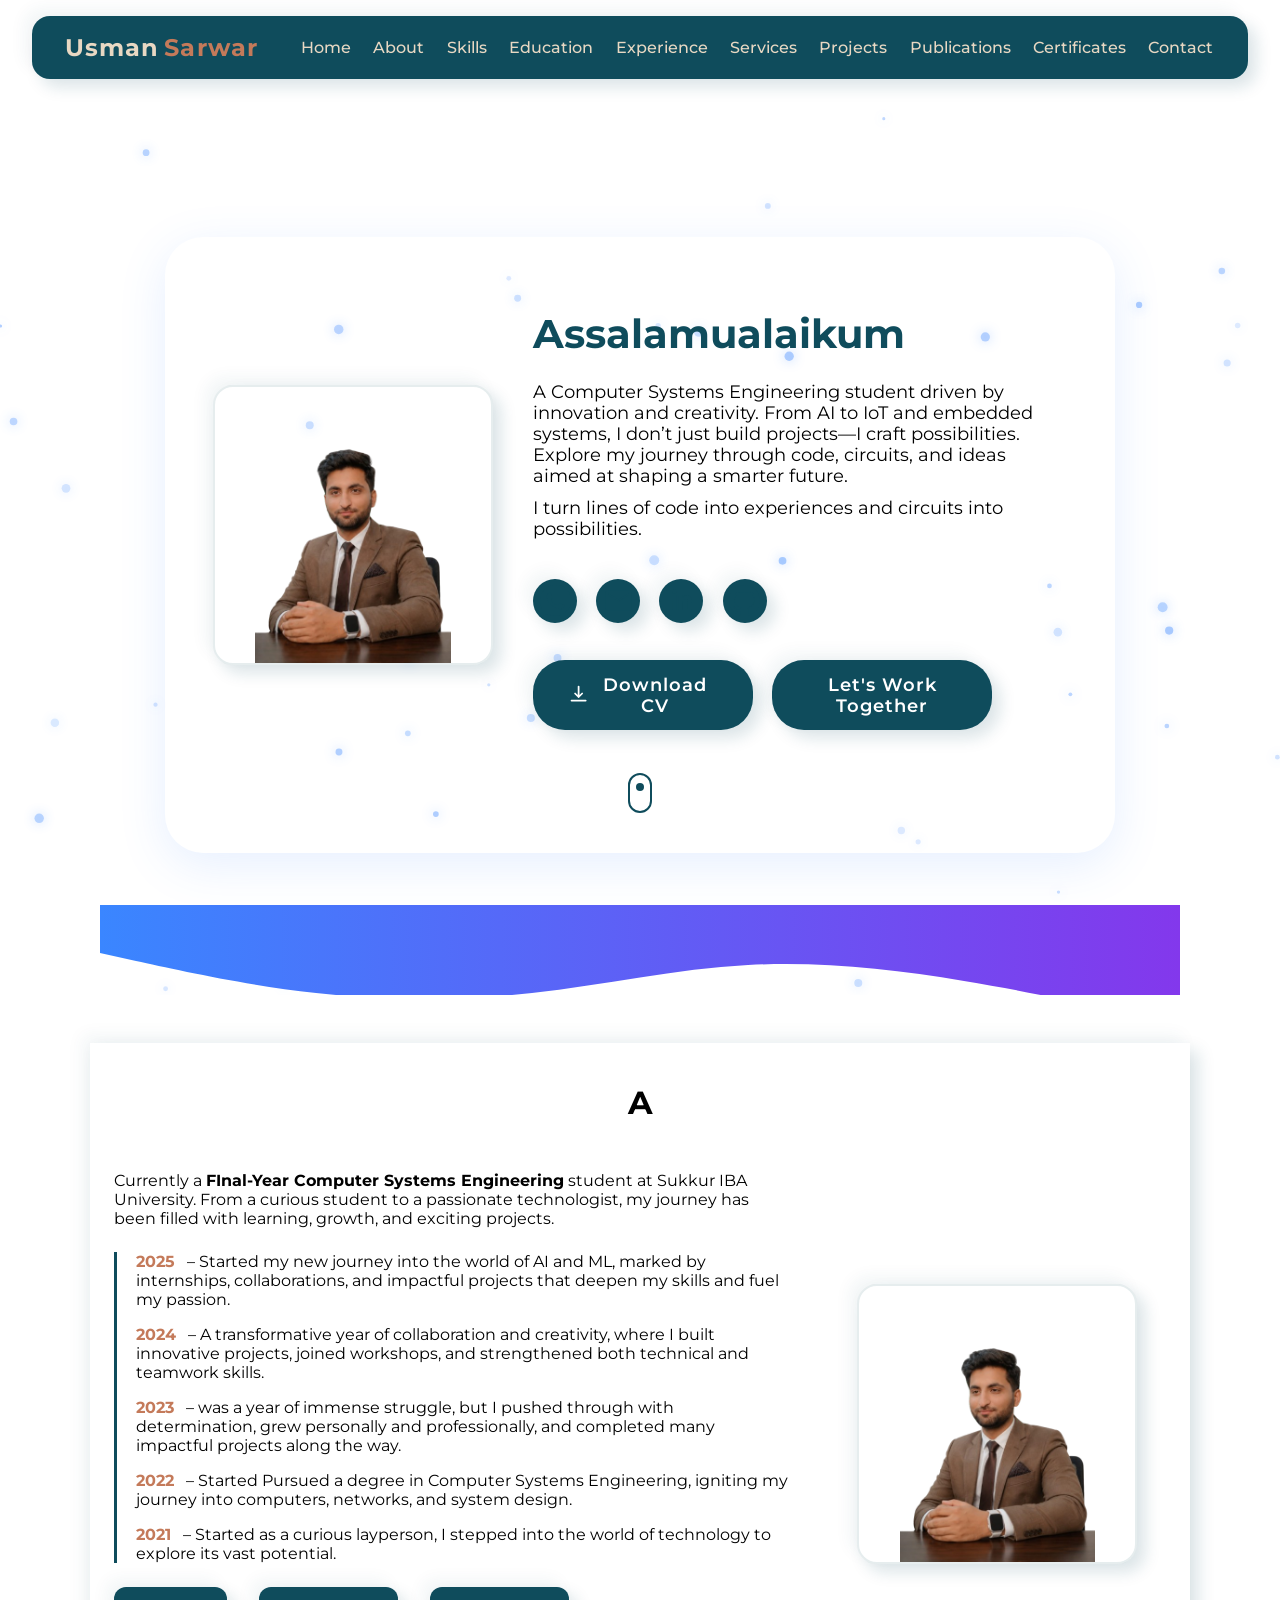
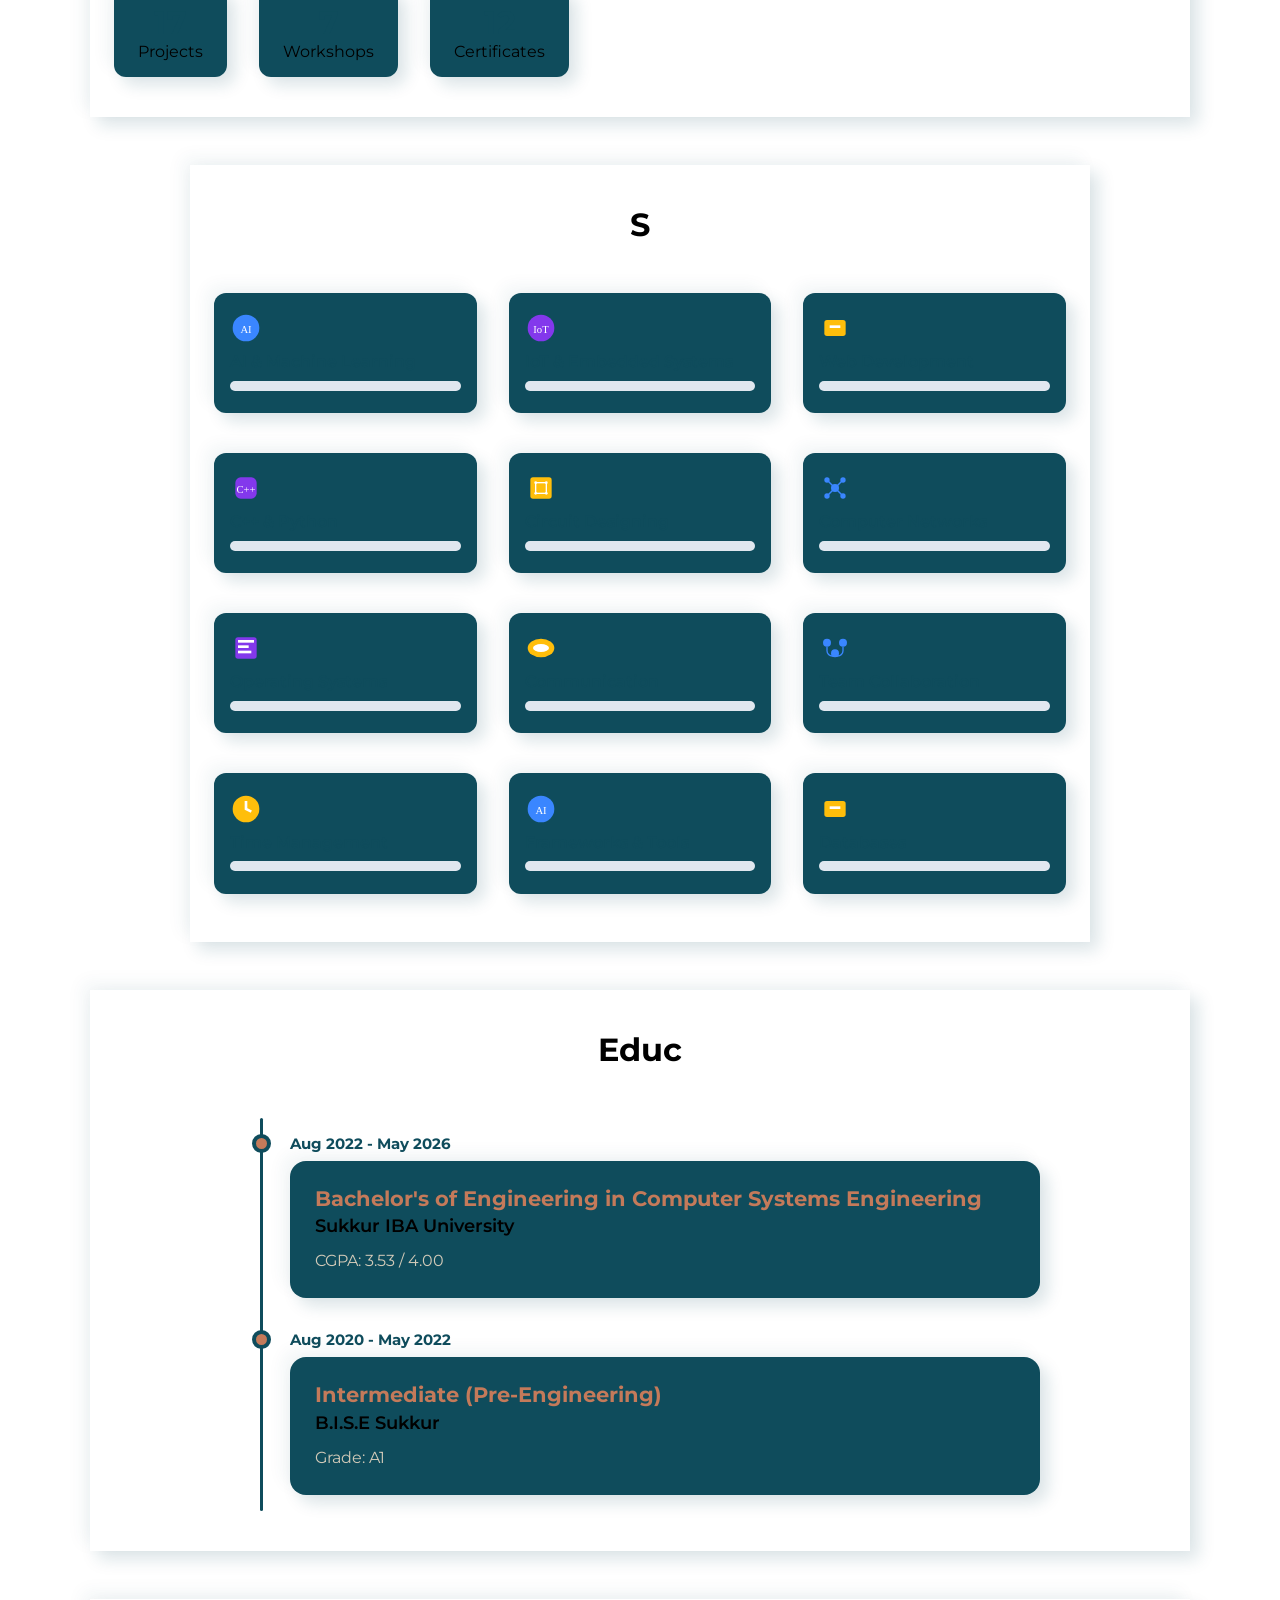
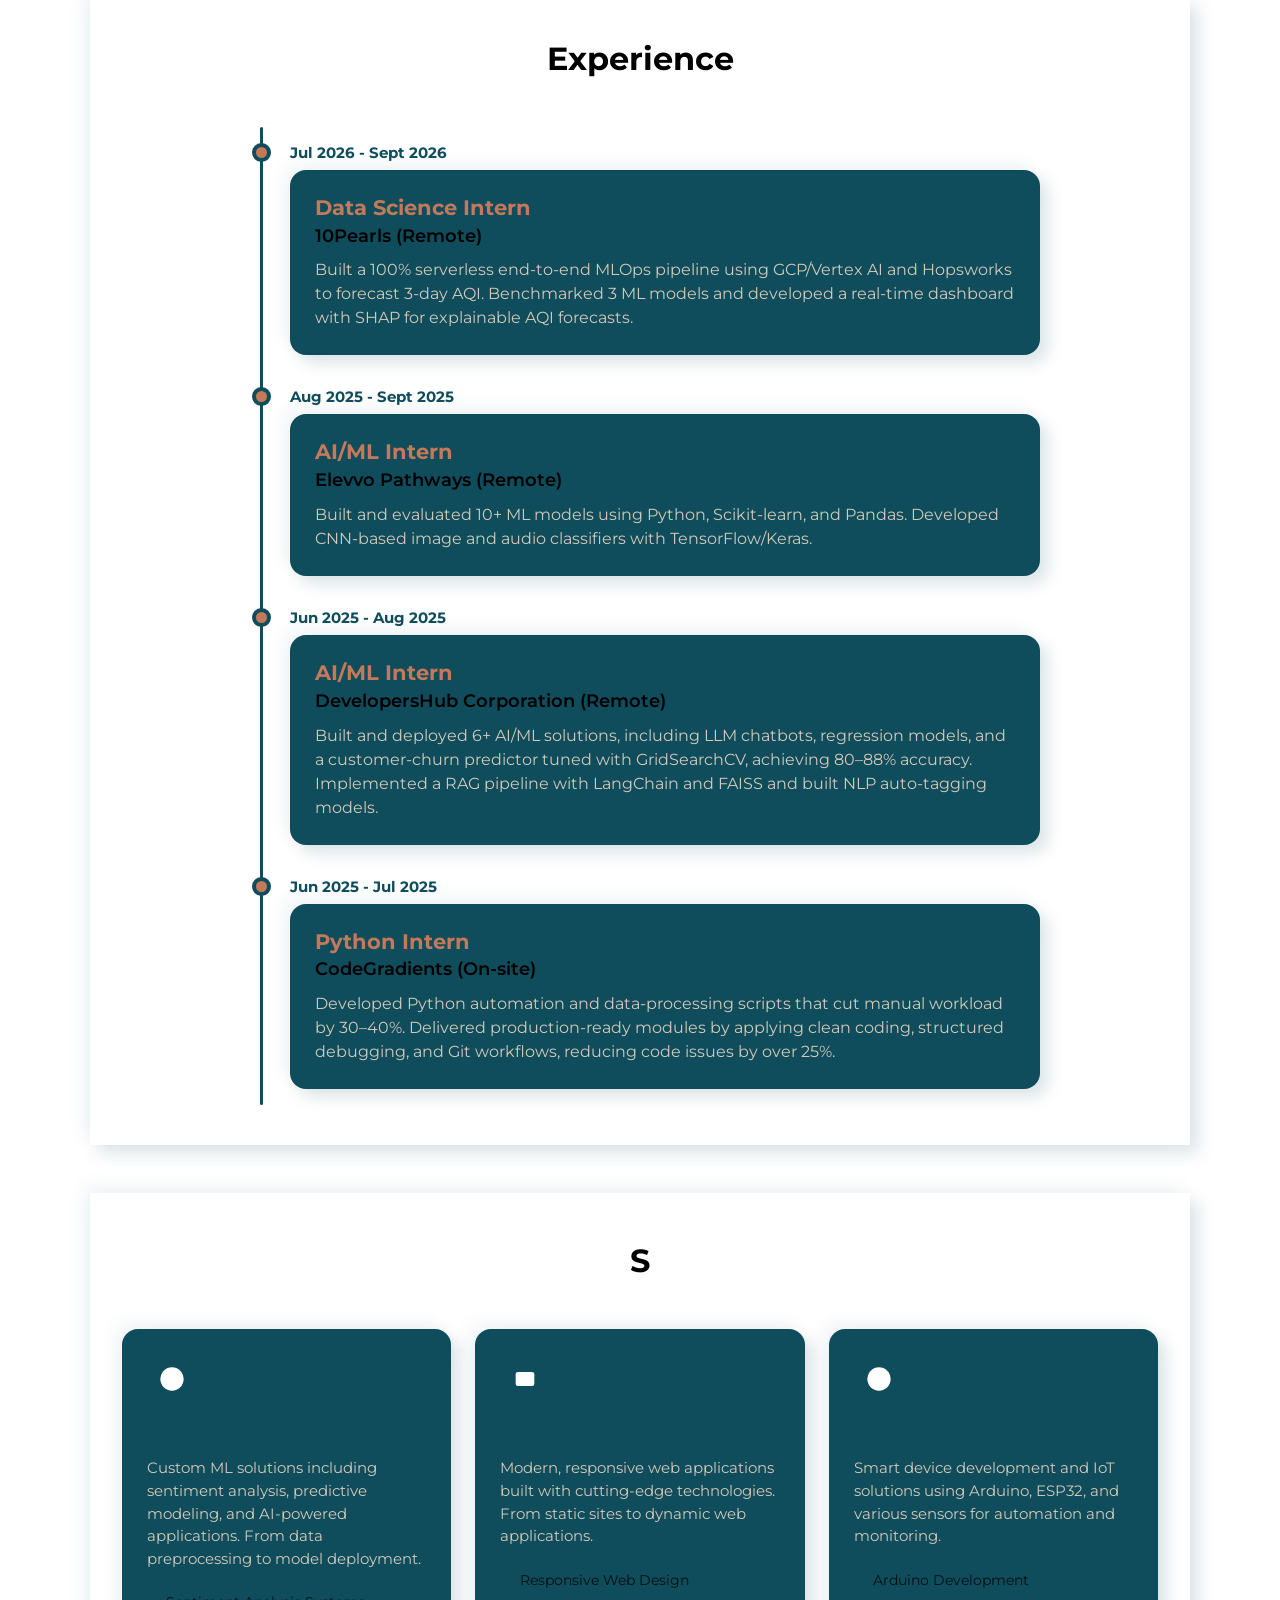
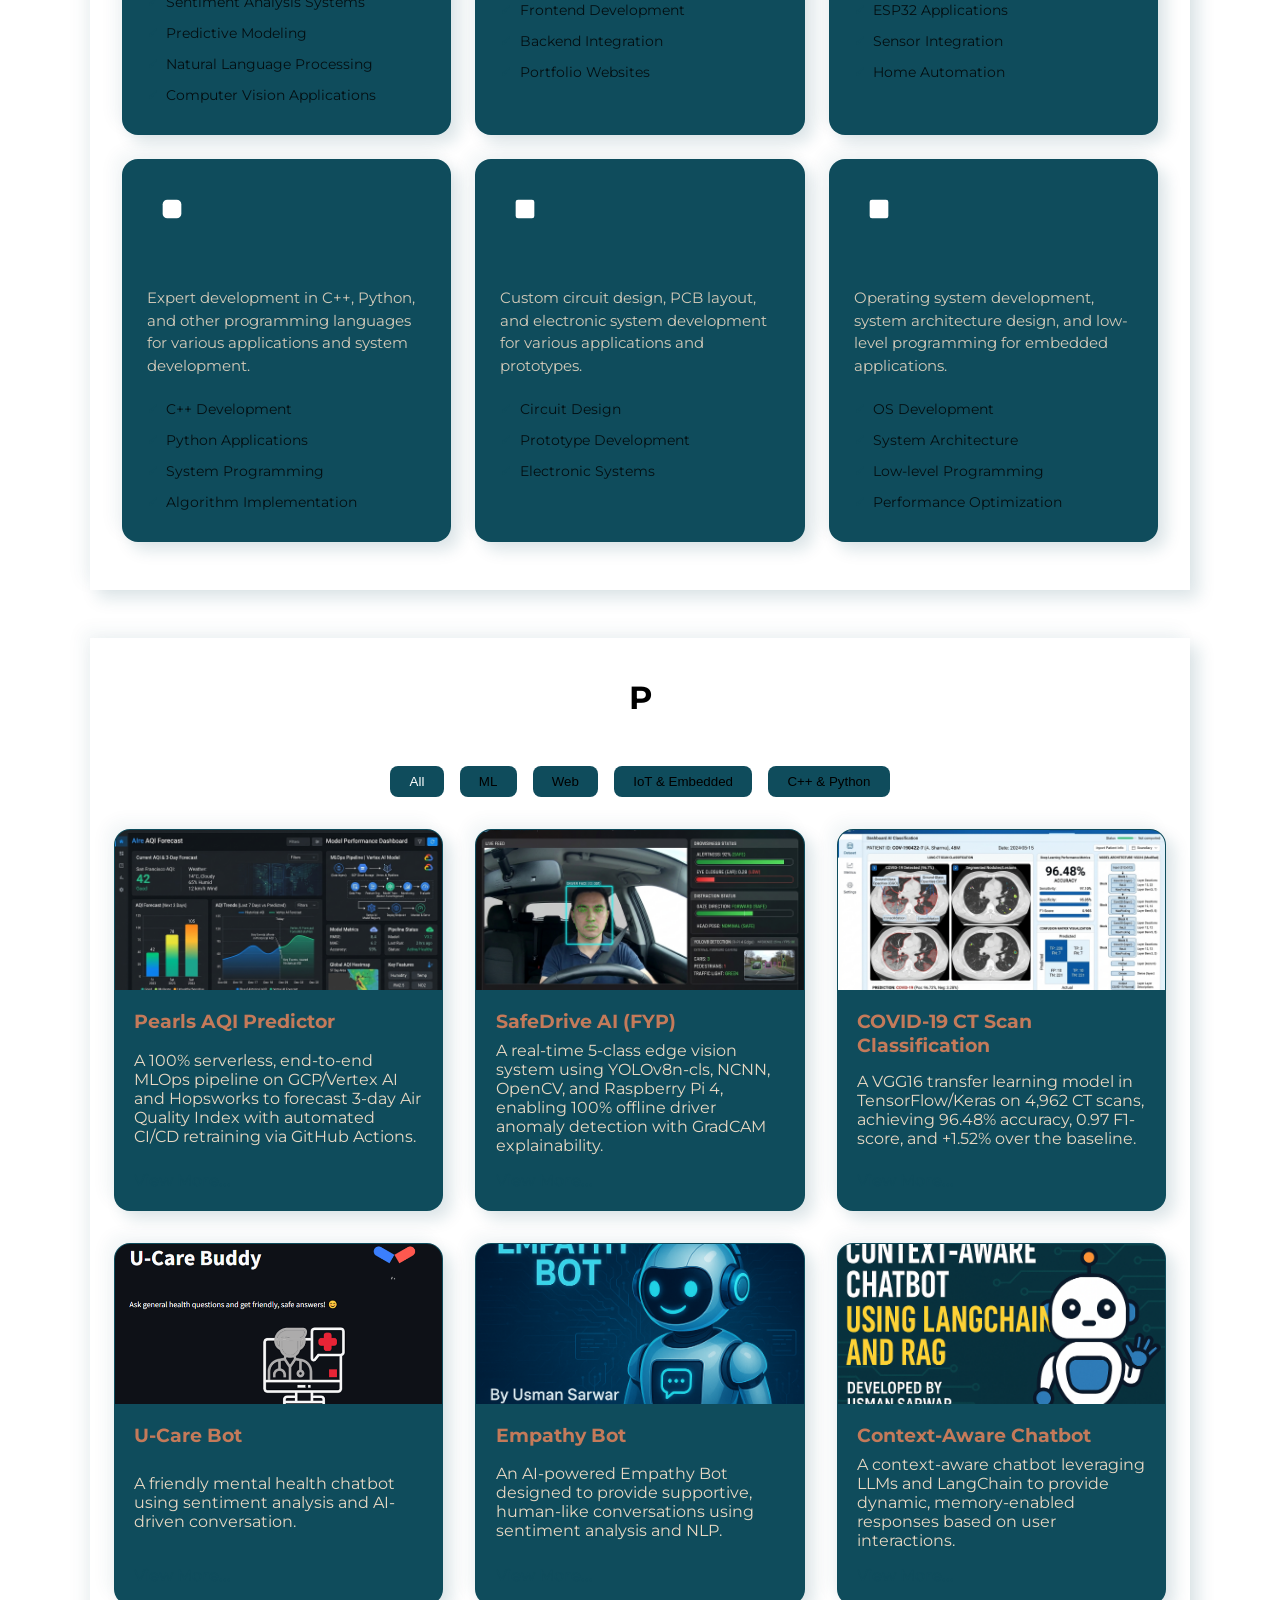
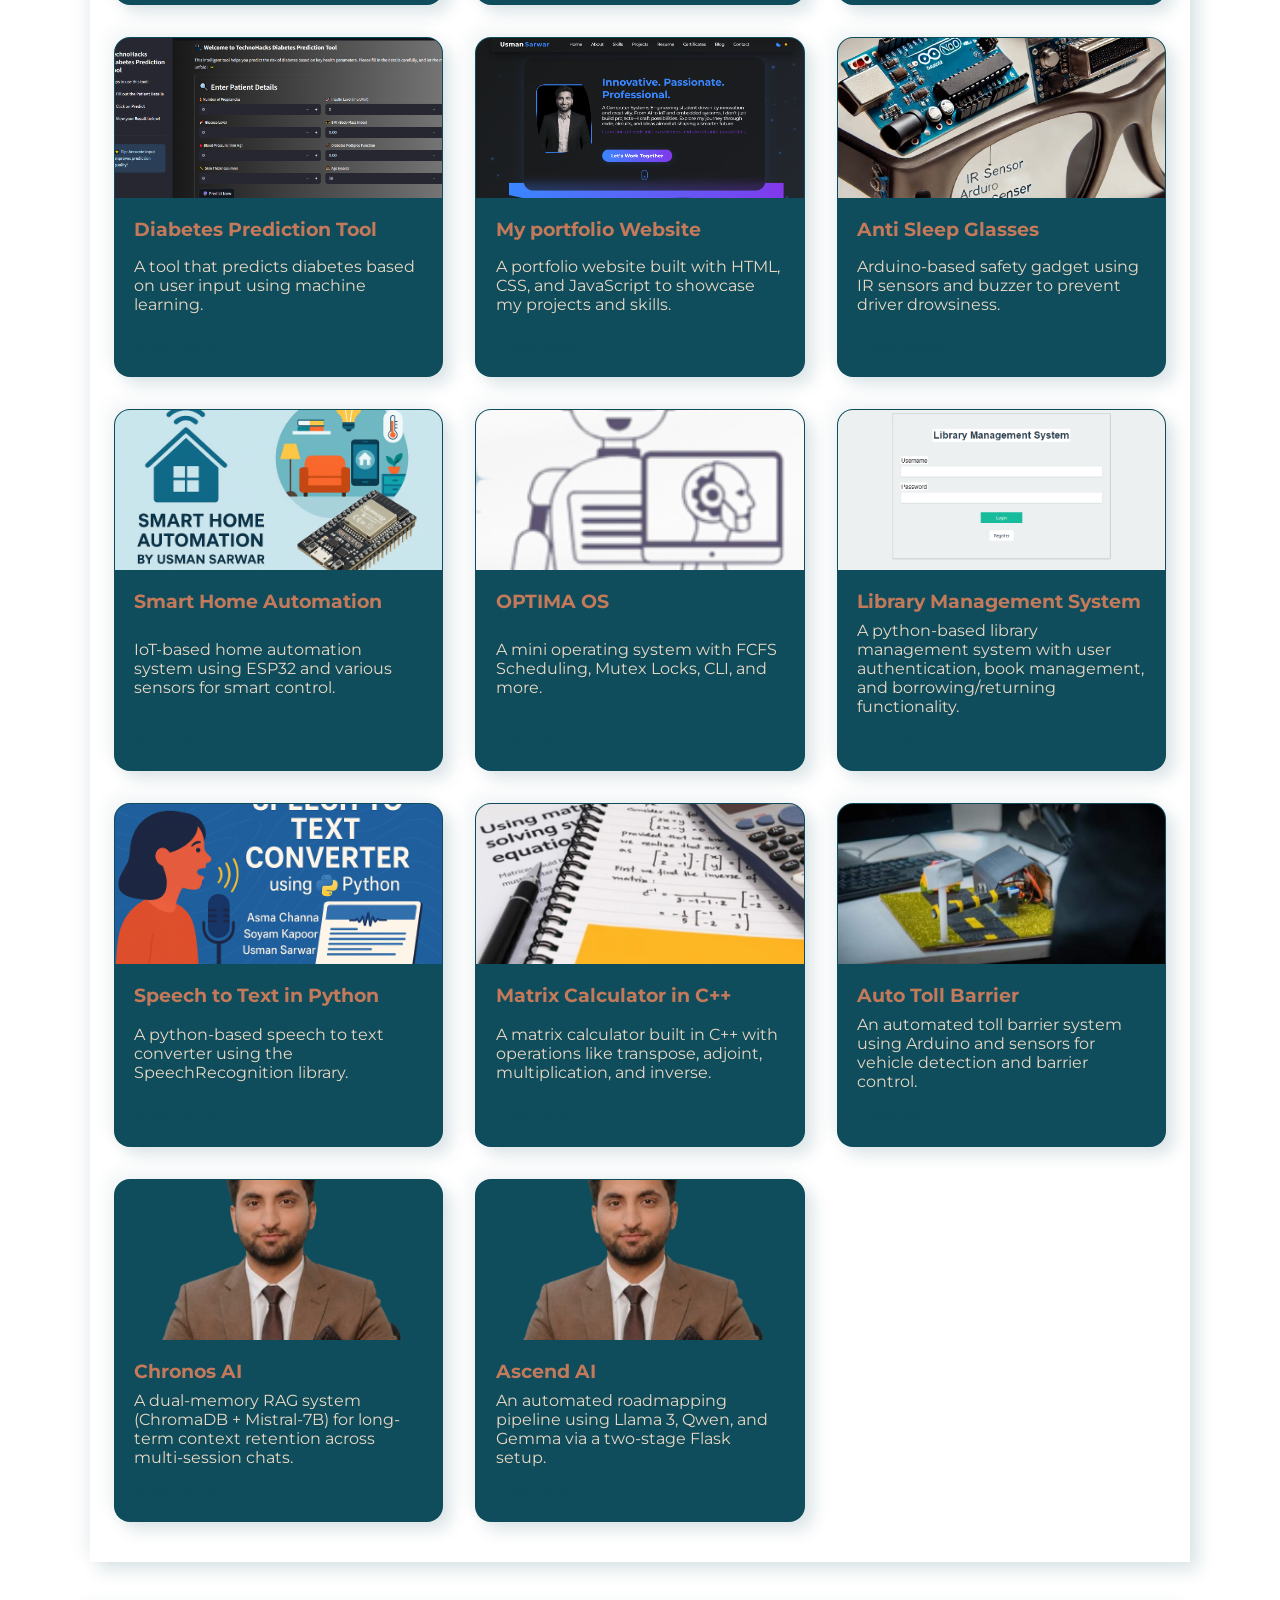
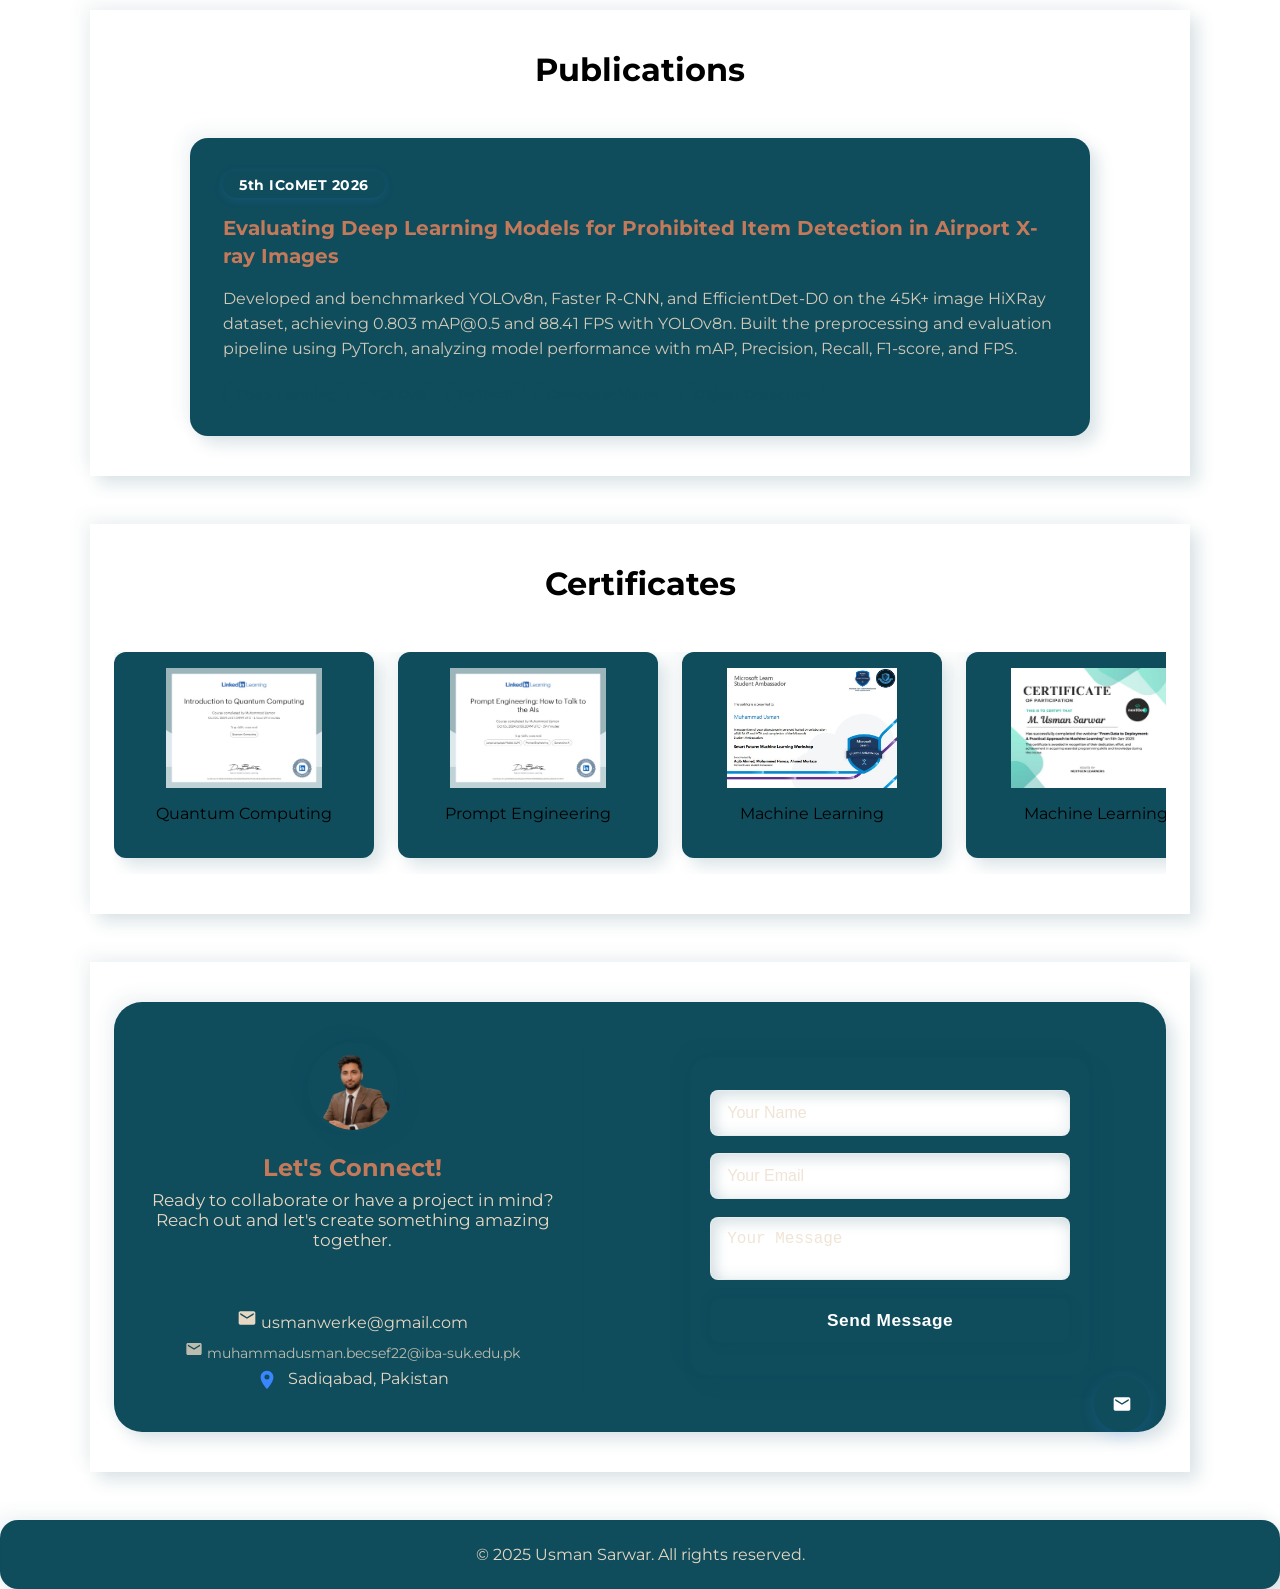
==== commit ec6a8ffc: "Fix invisible text by removing glass class from main sections and fixing footer color" ====
--- a/index.html
+++ b/index.html
@@ -60,7 +60,7 @@
   <!-- Hero Section -->
   <section id="home" class="hero-section">
     <canvas id="bg-animation"></canvas>
-    <div class="hero-content glass">
+    <div class="hero-content">
       <div class="hero-main scroll-reveal scale-up">
         <div class="hero-img">
           <img src="assets/image2.png" alt="Usman Sarwar" />
@@ -107,7 +107,7 @@
   </section>
 
   <!-- About Me Section -->
-  <section id="about" class="about-section glass scroll-reveal">
+  <section id="about" class="about-section scroll-reveal">
     <h2 class="section-title typewriter">About Me</h2>
     <div class="about-content">
       <div class="about-text">
@@ -146,7 +146,7 @@
   </section>
 
   <!-- Skills Section -->
-  <section id="skills" class="skills-section glass scroll-reveal">
+  <section id="skills" class="skills-section scroll-reveal">
     <h2 class="section-title typewriter">Skills</h2>
     <div class="skills-content">
       <div class="skills-list">
@@ -239,7 +239,7 @@
   </section>
 
   <!-- Education Section -->
-  <section id="education" class="education-section glass scroll-reveal">
+  <section id="education" class="education-section scroll-reveal">
     <h2 class="section-title typewriter">Education</h2>
     <div class="education-content">
       <div class="timeline-item">
@@ -264,7 +264,7 @@
   </section>
 
   <!-- Experience Section -->
-  <section id="experience" class="experience-section glass scroll-reveal">
+  <section id="experience" class="experience-section scroll-reveal">
     <h2 class="section-title typewriter">Experience</h2>
     <div class="experience-content">
       <div class="timeline-item">
@@ -308,7 +308,7 @@
   </section>
 
   <!-- Services Section -->
-  <section id="services" class="services-section glass scroll-reveal">
+  <section id="services" class="services-section scroll-reveal">
     <h2 class="section-title typewriter">Services</h2>
     <div class="services-content">
       <div class="services-grid">
@@ -405,7 +405,7 @@
   </section>
 
   <!-- Projects Section -->
-  <section id="projects" class="projects-section glass scroll-reveal">
+  <section id="projects" class="projects-section scroll-reveal">
     <h2 class="section-title typewriter">Projects</h2>
     <div class="project-filters">
       <button class="filter-btn active" data-filter="all">All</button>
@@ -420,7 +420,7 @@
   </section>
 
   <!-- Publications Section -->
-  <section id="publications" class="publications-section glass scroll-reveal">
+  <section id="publications" class="publications-section scroll-reveal">
     <h2 class="section-title typewriter">Publications</h2>
     <div class="publications-content">
       <div class="publication-card glass">
@@ -439,7 +439,7 @@
   </section>
 
   <!-- Certificates Section -->
-  <section id="certificates" class="certificates-section glass scroll-reveal">
+  <section id="certificates" class="certificates-section scroll-reveal">
     <h2 class="section-title typewriter">Certificates</h2>
     <div class="certificates-slider" id="certificates-slider">
       <!-- Certificate slides will be injected by JS -->
@@ -447,7 +447,7 @@
   </section>
 
   <!-- Contact Section -->
-  <section id="contact" class="contact-section glass scroll-reveal">
+  <section id="contact" class="contact-section scroll-reveal">
     <div class="contact-card">
       <div class="contact-info">
         <div class="contact-avatar">
@@ -493,4 +493,4 @@
   <script src="scripts.js"></script>
 </body>
 
-</html>+</html>
--- a/styles.css
+++ b/styles.css
@@ -456,7 +456,7 @@
 }
 
 .counter {
-  background: var(--glass-bg);
+  background: var(--panel-bg);
   border-radius: 12px;
   padding: 1rem 1.5rem;
   box-shadow: var(--shadow);
@@ -482,7 +482,7 @@
 }
 
 .filter-btn {
-  background: var(--glass-bg);
+  background: var(--panel-bg);
   border: none;
   border-radius: 8px;
   padding: 0.5rem 1.2rem;
@@ -608,7 +608,7 @@
 }
 
 .modal-content {
-  background: var(--glass-bg);
+  background: var(--panel-bg);
   border-radius: 16px;
   padding: 1.5rem;
   max-width: 700px;
@@ -642,7 +642,7 @@
 
 .certificate-card {
   min-width: 260px;
-  background: var(--glass-bg);
+  background: var(--panel-bg);
   border-radius: 12px;
   box-shadow: var(--shadow);
   padding: 1rem;
@@ -870,7 +870,7 @@
   padding: 1.5rem 0;
   font-size: 1rem;
   color: var(--text);
-  background: var(--glass-bg);
+  background: var(--panel-bg);
   margin-top: 3rem;
 }
 
@@ -893,7 +893,7 @@
   font-weight: 800;
   color: var(--primary);
   letter-spacing: 0.2em;
-  background: var(--glass-bg);
+  background: var(--panel-bg);
   padding: 1.5rem 2.5rem;
   border-radius: 24px;
   box-shadow: var(--shadow);
@@ -932,7 +932,7 @@
   object-fit: cover;
   border: 4px solid var(--primary);
   box-shadow: var(--shadow);
-  background: var(--glass-bg);
+  background: var(--panel-bg);
 }
 
 .hero-text {
@@ -1062,7 +1062,7 @@
   display: flex;
   flex-direction: column;
   align-items: flex-start;
-  background: var(--glass-bg);
+  background: var(--panel-bg);
   border-radius: 12px;
   box-shadow: var(--shadow);
   padding: 1.2rem 1rem;
@@ -1182,7 +1182,7 @@
 }
 
 .service-card {
-  background: var(--glass-bg);
+  background: var(--panel-bg);
   backdrop-filter: blur(var(--glass-blur));
   border: 1px solid var(--border);
   border-radius: 16px;
@@ -1472,7 +1472,7 @@
   width: 44px;
   height: 44px;
   border-radius: 50%;
-  background: var(--glass-bg);
+  background: var(--panel-bg);
   box-shadow: var(--shadow);
   font-size: 1.5rem;
   color: var(--primary);
@@ -1789,7 +1789,7 @@
 
 .pub-tag {
   display: inline-block;
-  background: var(--glass-bg);
+  background: var(--panel-bg);
   color: var(--primary);
   border: 1px solid var(--primary);
   padding: 0.25rem 0.75rem;
@@ -1828,6 +1828,18 @@
 }
 
 /* TEXT OVERRIDES FOR DARK PANELS */
+nav#navbar .nav-links a,
+.nav-usman {
+  color: var(--primary-text-on-dark) !important;
+}
+.nav-sarwar {
+  color: var(--accent) !important;
+}
+.nav-links a:hover,
+.nav-links a:focus {
+  color: var(--accent) !important;
+}
+
 .project-card .project-title,
 .service-card h3,
 .contact-title,
@@ -1843,7 +1855,8 @@
 .publication-desc,
 .timeline-content p,
 .contact-form-area input,
-.contact-form-area textarea {
+.contact-form-area textarea,
+.footer {
   color: var(--primary-text-on-dark) !important;
 }
 
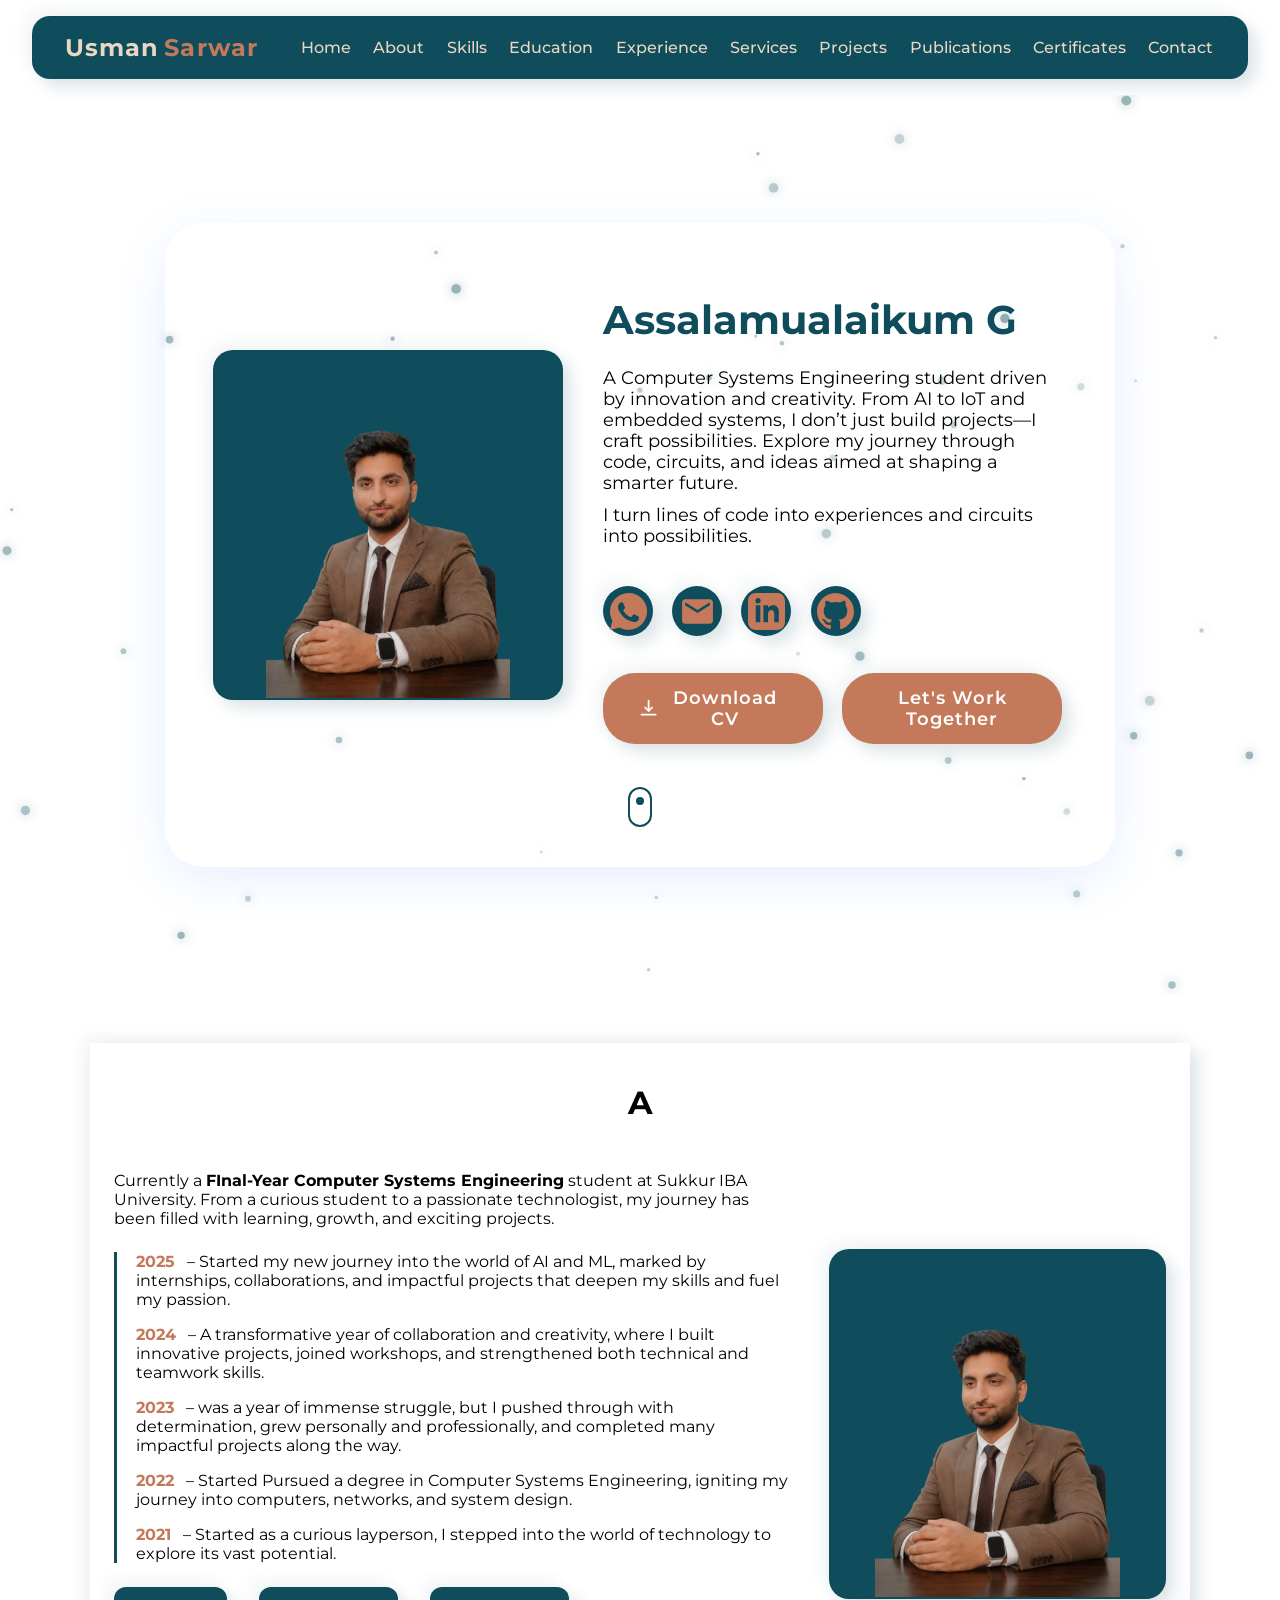
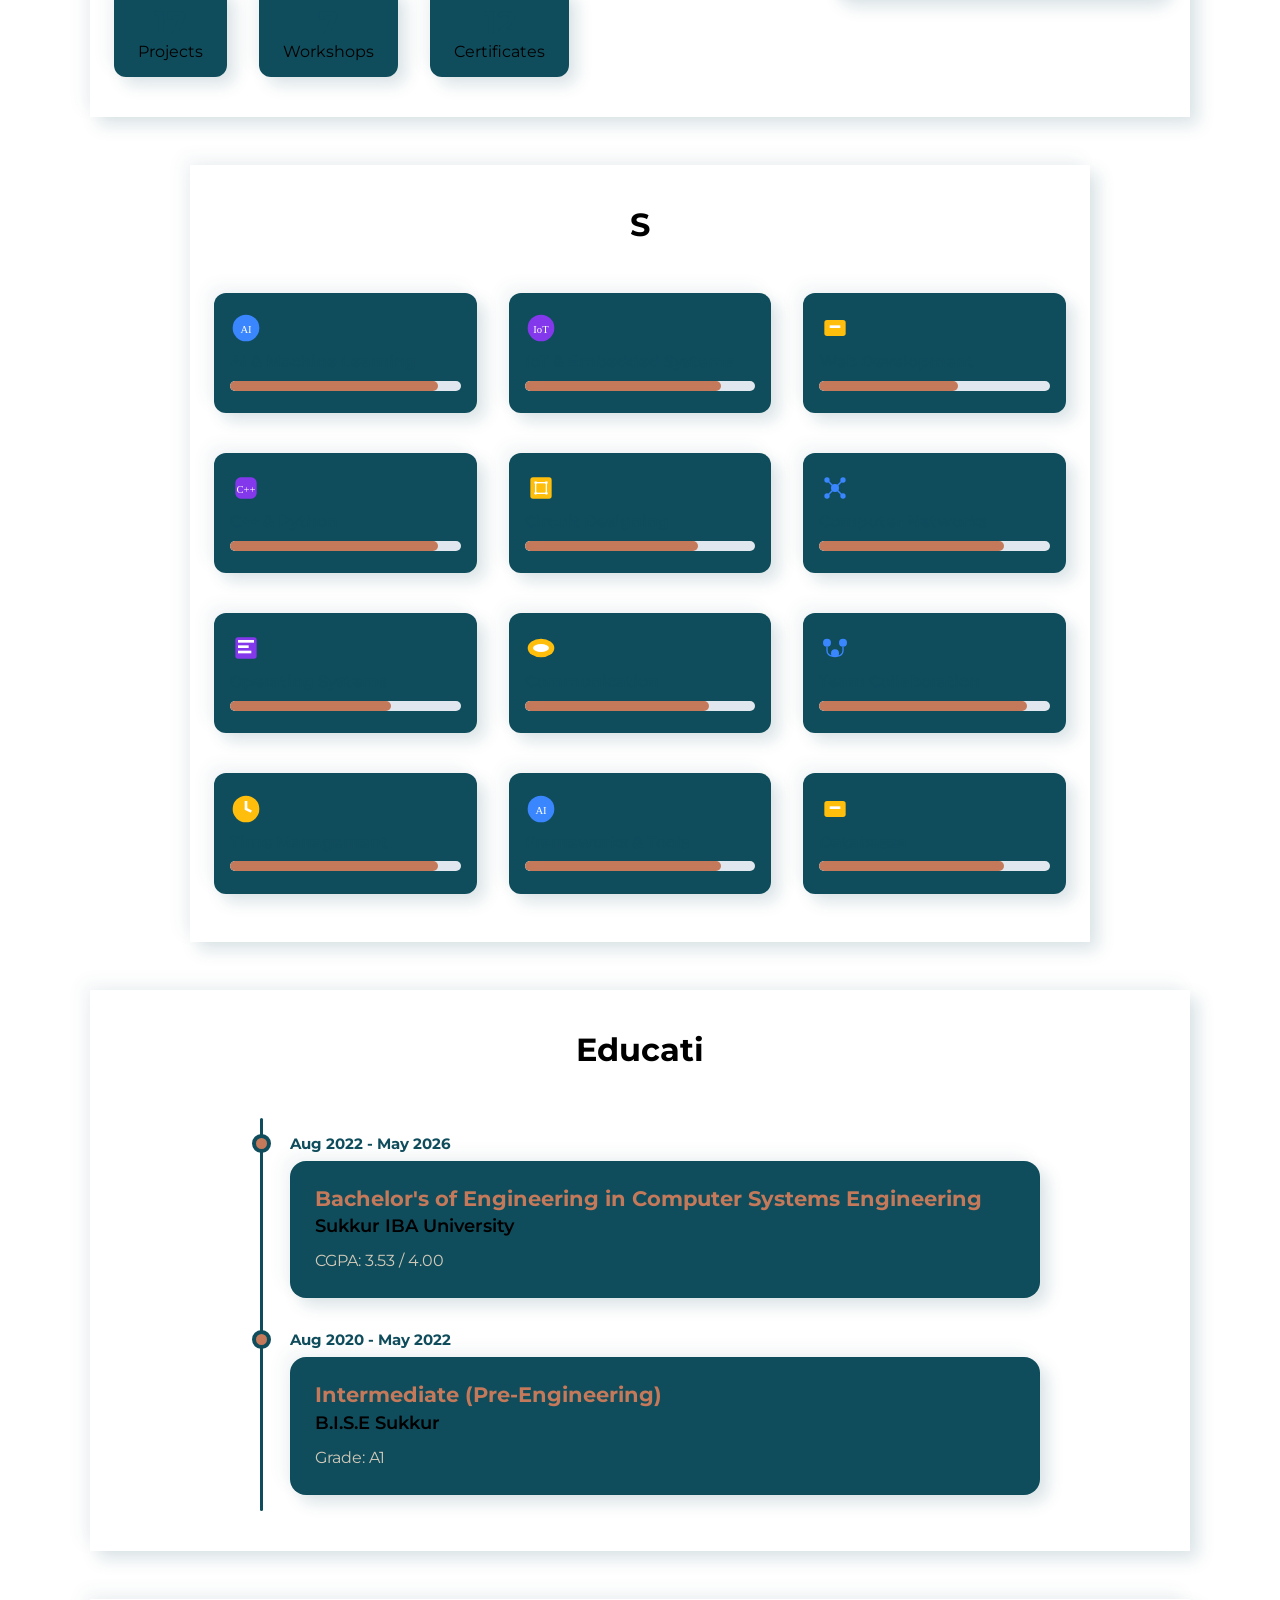
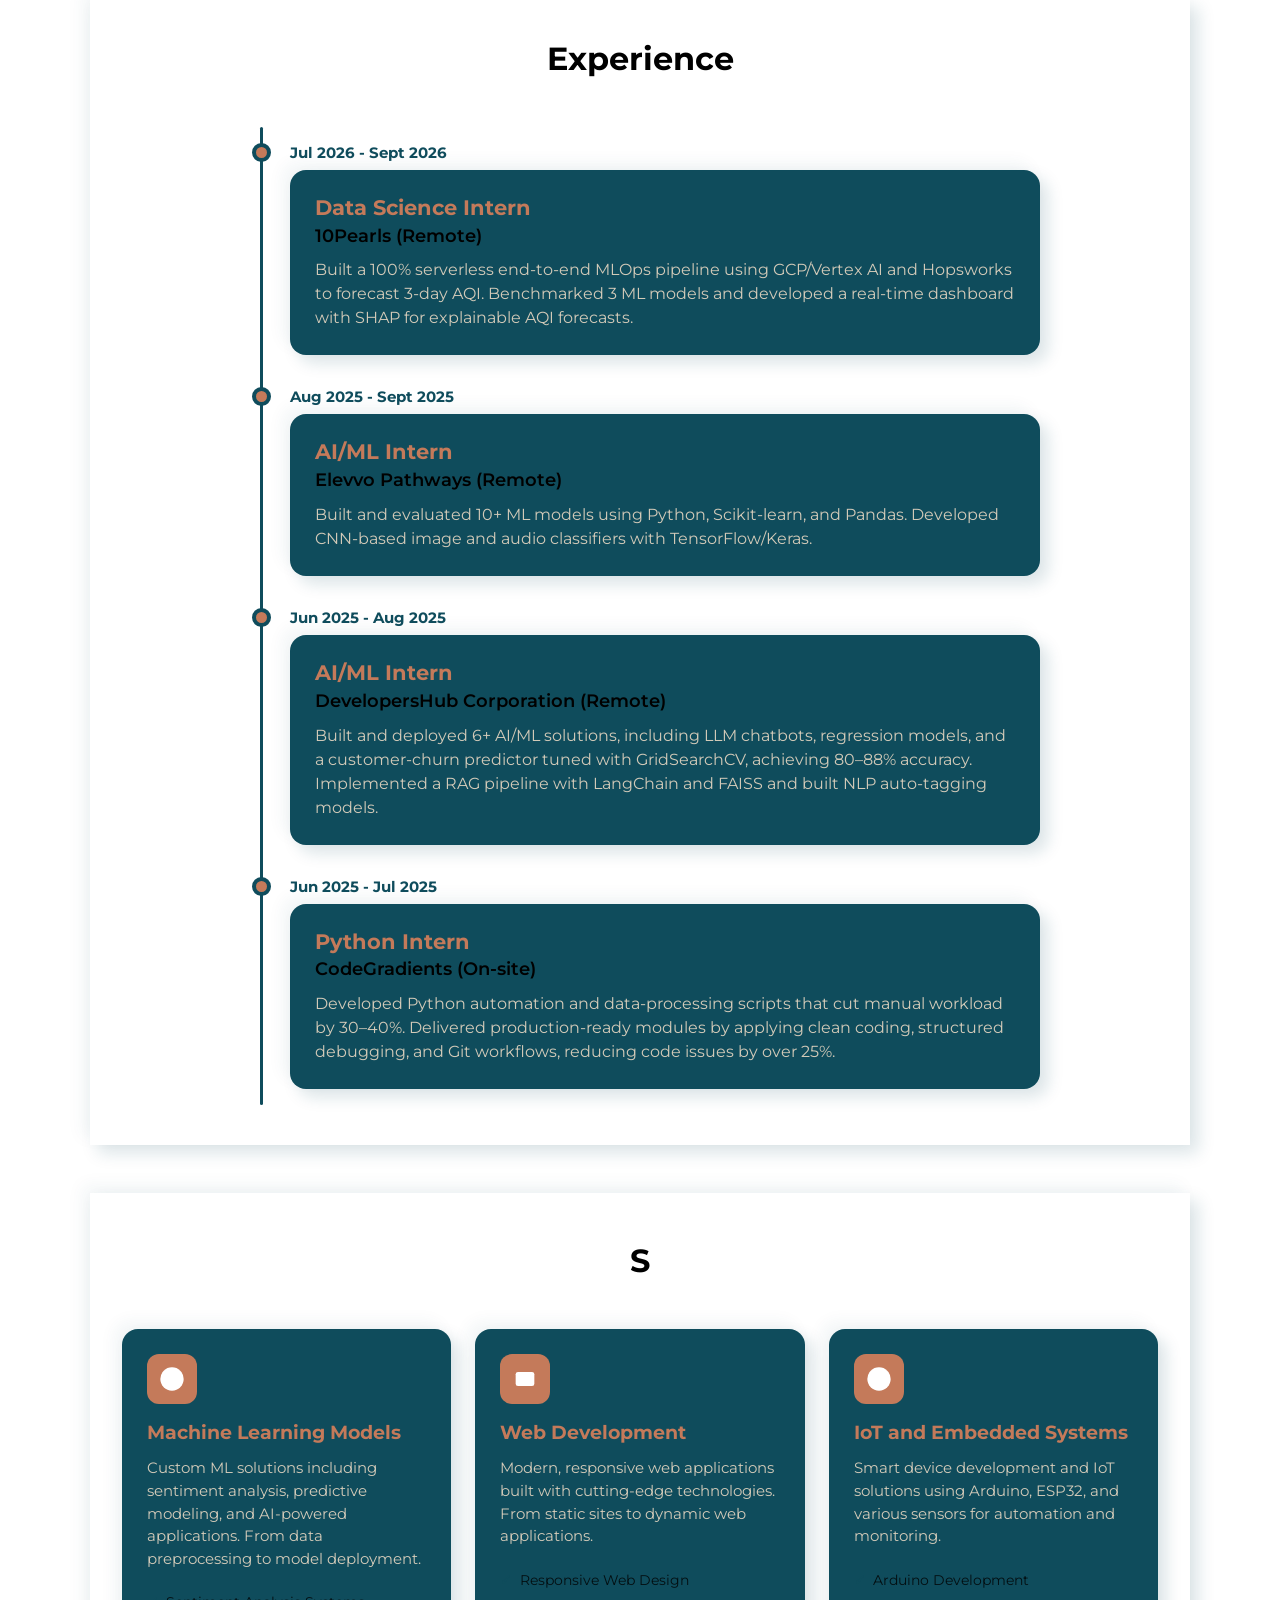
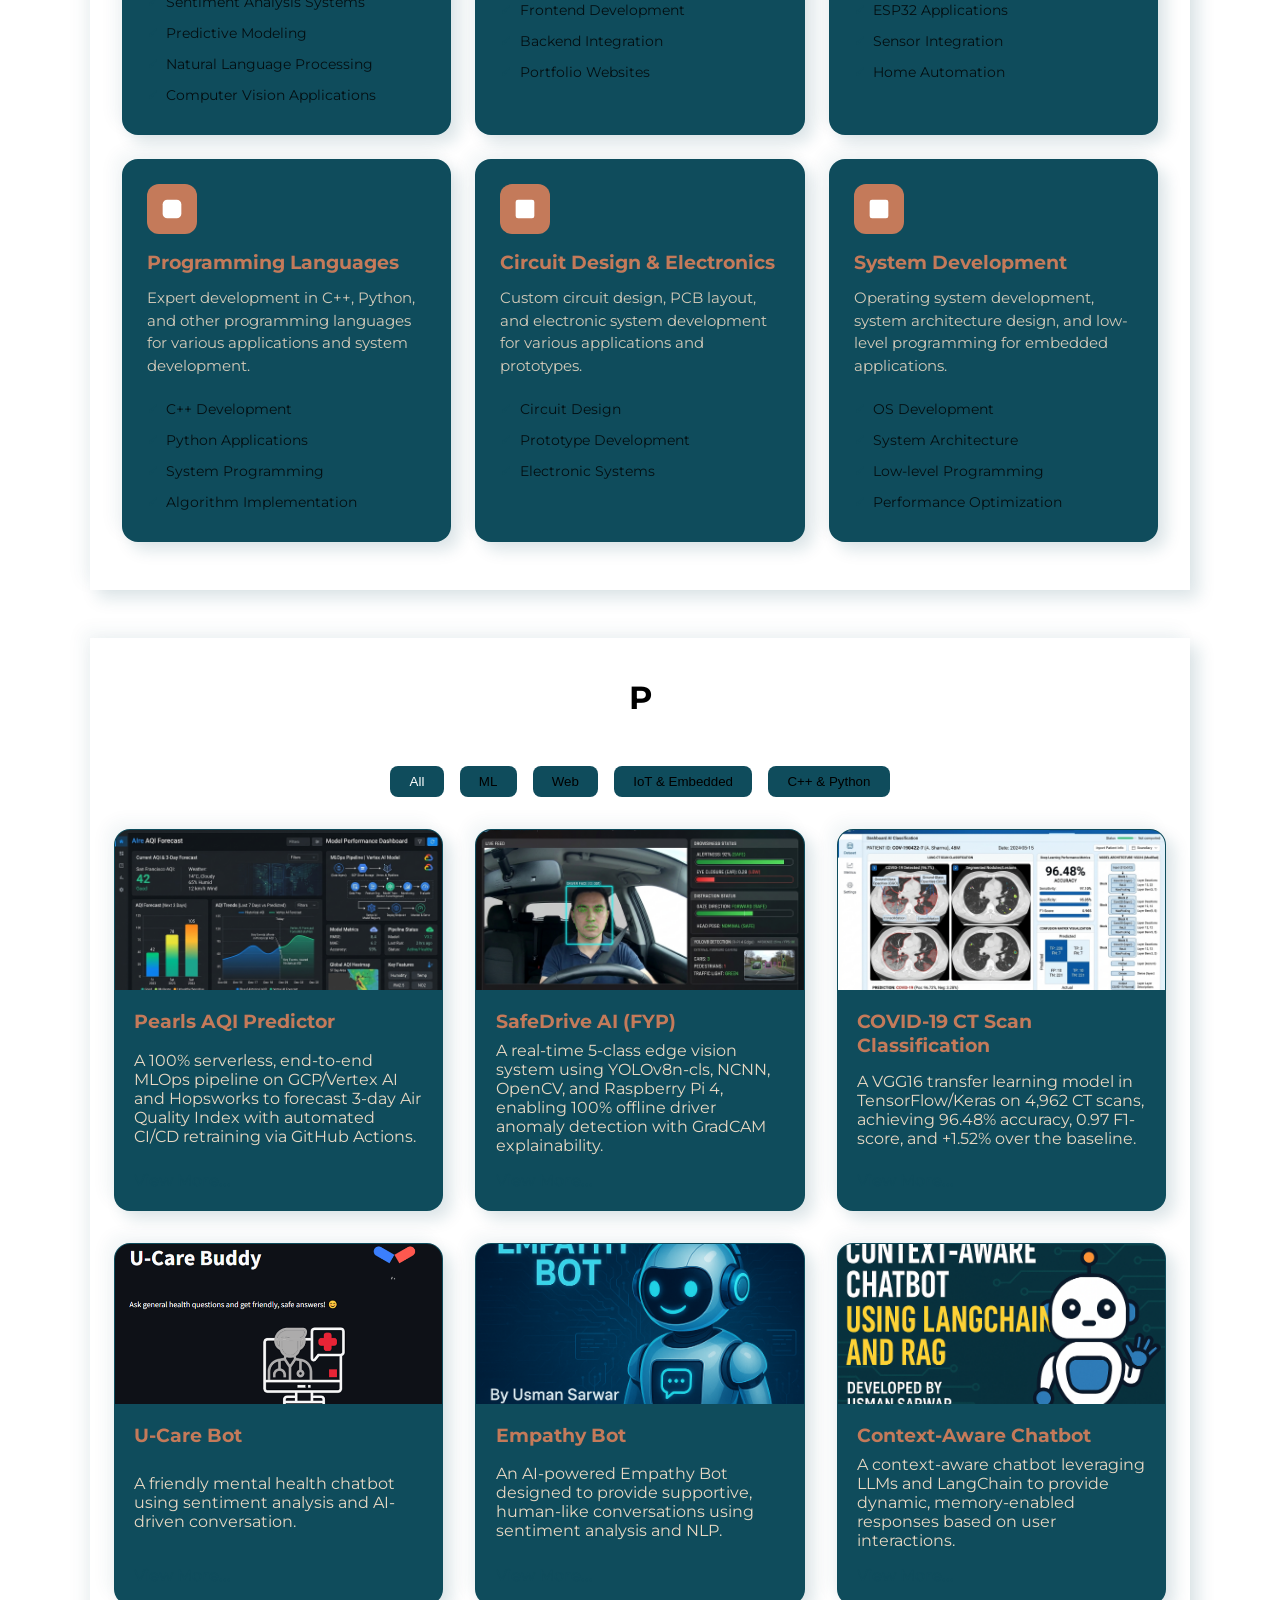
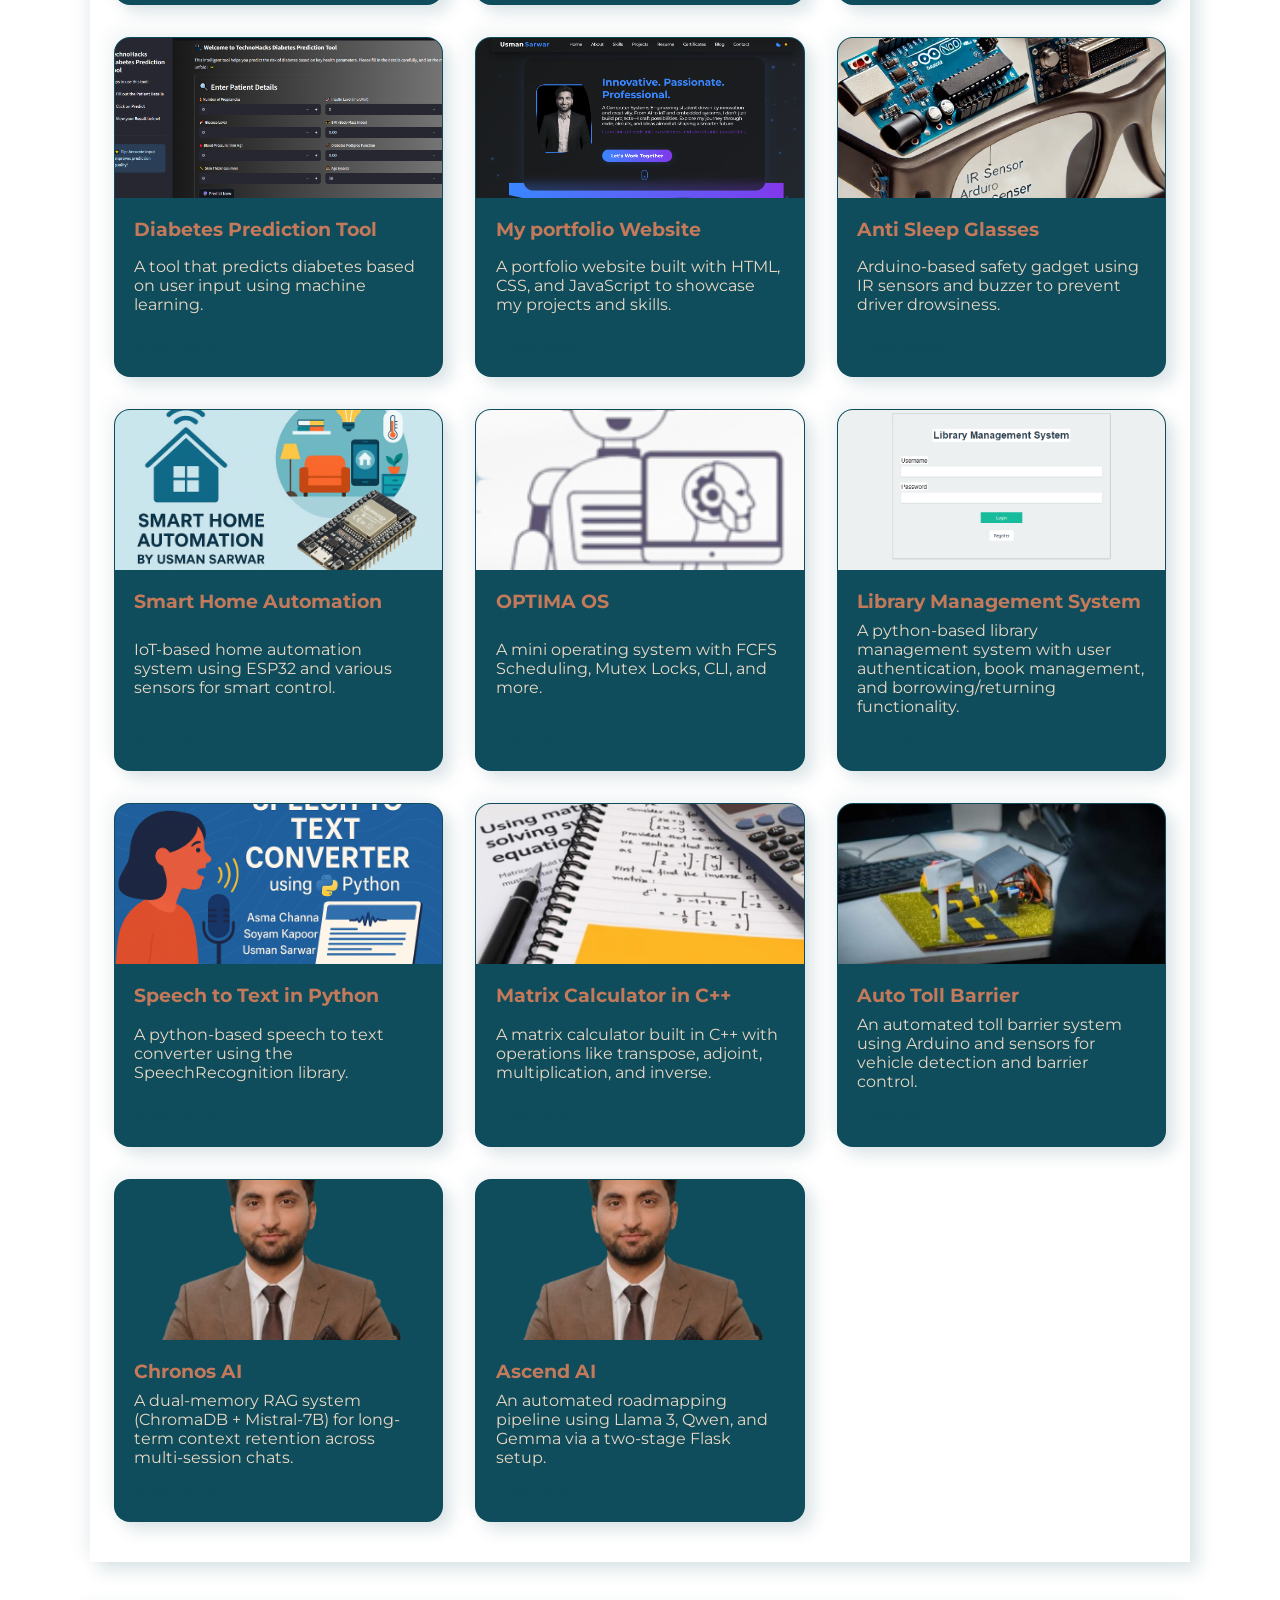
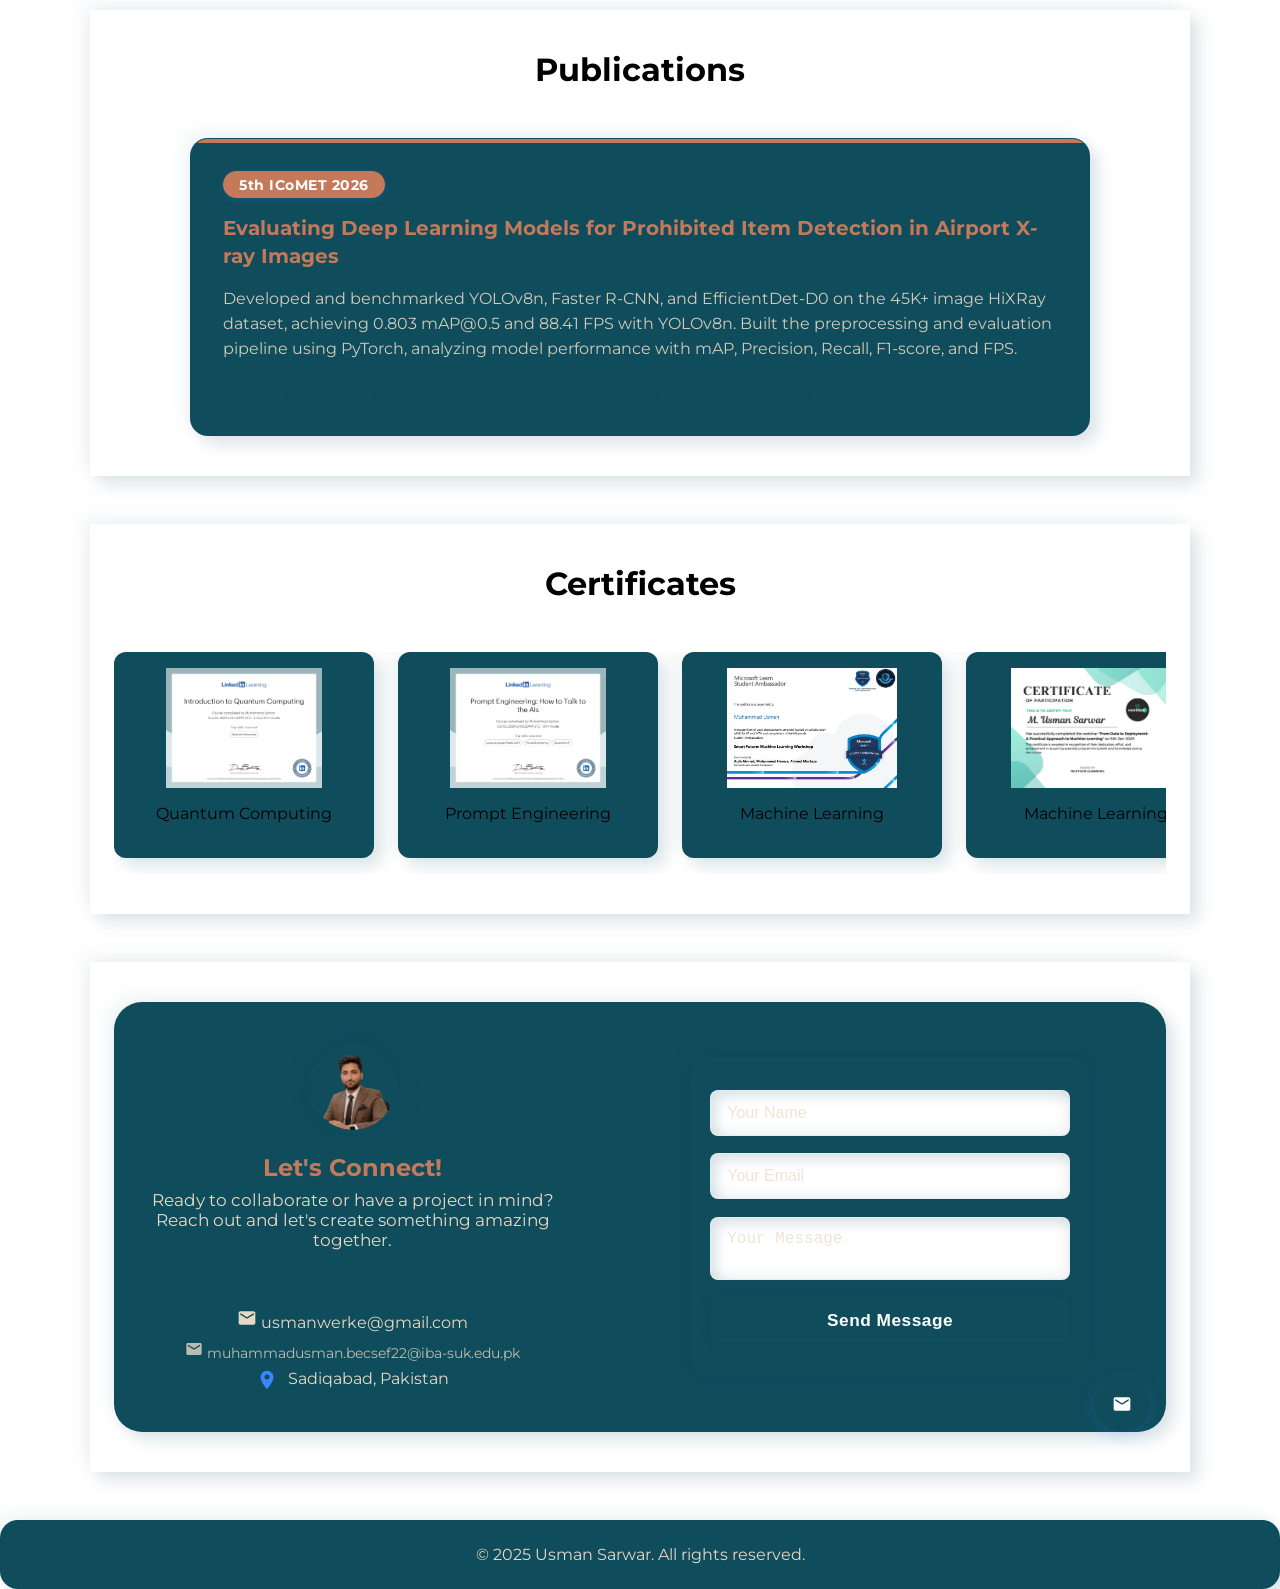
==== commit ba0bfa94: "Remove hero wave, fix broken CSS, update image size/bg, fix icon colors" ====
--- a/index.html
+++ b/index.html
@@ -91,19 +91,7 @@
         <span></span>
       </div>
     </div>
-    <div class="hero-wave">
-      <svg viewBox="0 0 1440 120" fill="none" xmlns="http://www.w3.org/2000/svg">
-        <path fill="url(#waveGradient)" fill-opacity="1"
-          d="M0,64L48,74.7C96,85,192,107,288,117.3C384,128,480,128,576,117.3C672,107,768,85,864,80C960,75,1056,85,1152,101.3C1248,117,1344,139,1392,149.3L1440,160L1440,0L1392,0C1344,0,1248,0,1152,0C1056,0,960,0,864,0C768,0,672,0,576,0C480,0,384,0,288,0C192,0,96,0,48,0L0,0Z">
-        </path>
-        <defs>
-          <linearGradient id="waveGradient" x1="0" y1="0" x2="1440" y2="0" gradientUnits="userSpaceOnUse">
-            <stop stop-color="#3a86ff" />
-            <stop offset="1" stop-color="#8338ec" />
-          </linearGradient>
-        </defs>
-      </svg>
-    </div>
+
   </section>
 
   <!-- About Me Section -->
--- a/styles.css
+++ b/styles.css
@@ -198,7 +198,7 @@
   bottom: -4px;
   height: 3px;
   border-radius: 2px;
-  background: var(--accent), var(--secondary));
+  background: var(--accent);
   transform: scaleX(0);
   transition: transform 0.3s cubic-bezier(.4, 0, .2, 1);
   z-index: 1;
@@ -1147,7 +1147,7 @@
 
 .skill-bar-fill {
   height: 100%;
-  background: var(--accent), var(--secondary));
+  background: var(--accent);
   border-radius: 6px;
   transition: width 1s;
 }
@@ -1201,7 +1201,7 @@
   left: 0;
   right: 0;
   height: 4px;
-  background: var(--accent), var(--secondary));
+  background: var(--accent);
   transform: scaleX(0);
   transition: transform 0.3s ease;
 }
@@ -1222,7 +1222,7 @@
   display: flex;
   align-items: center;
   justify-content: center;
-  background: var(--accent), var(--secondary));
+  background: var(--accent);
   border-radius: 12px;
   position: relative;
 }
@@ -1241,7 +1241,7 @@
   font-weight: 700;
   margin-bottom: 0.8rem;
   color: var(--text);
-  background: var(--accent), var(--secondary));
+  background: var(--accent);
   -webkit-background-clip: text;
   -webkit-text-fill-color: transparent;
   background-clip: text;
@@ -1423,14 +1423,14 @@
 
 .hero-img img,
 .about-img img {
-  width: 280px;
-  height: 280px;
+  width: 350px;
+  height: 350px;
   border-radius: 20px;
   object-fit: contain;
   object-position: bottom center;
   border: 2px solid var(--border);
   box-shadow: var(--shadow);
-  background: transparent;
+  background: var(--primary);
   transition: all 0.3s ease;
 }
 
@@ -1443,16 +1443,16 @@
 @media (max-width: 900px) {
   .hero-img img,
   .about-img img {
-    width: 220px;
-    height: 220px;
+    width: 260px;
+    height: 260px;
   }
 }
 
 @media (max-width: 600px) {
   .hero-img img,
   .about-img img {
-    width: 160px;
-    height: 160px;
+    width: 200px;
+    height: 200px;
     border-radius: 16px;
   }
 }
@@ -1469,13 +1469,13 @@
   display: inline-flex;
   align-items: center;
   justify-content: center;
-  width: 44px;
-  height: 44px;
+  width: 50px;
+  height: 50px;
   border-radius: 50%;
   background: var(--panel-bg);
   box-shadow: var(--shadow);
-  font-size: 1.5rem;
-  color: var(--primary);
+  font-size: 1.8rem;
+  color: var(--accent);
   transition: background 0.2s, color 0.2s, transform 0.2s;
   border: 1.5px solid var(--border);
 }
@@ -1492,7 +1492,7 @@
   gap: 0.5 rem;
   font-weight: 600;
   font-size: 1.1rem;
-  background: var(--accent), var(--secondary));
+  background: var(--accent);
   color: #fff;
   border: none;
   border-radius: 32px;
@@ -1503,7 +1503,7 @@
 }
 
 .resume-download-btn:hover {
-  background: var(--accent), var(--primary));
+  background: var(--accent);
   color: #fff;
   transform: translateY(-2px) scale(1.04);
 }
@@ -1540,7 +1540,7 @@
   gap: 0.5 rem;
   font-weight: 600;
   font-size: 1.1rem;
-  background: var(--accent), var(--secondary));
+  background: var(--accent);
   color: #fff;
   border: none;
   border-radius: 32px;
@@ -1548,7 +1548,7 @@
   margin-bottom: 0.7rem;
   box-shadow: var(--shadow);
   transition: background 0.2s, transform 0.2s;
-  /* background: var(--accent), var(--primary));
+  /* background: var(--accent);
   color: #fff;
   border: none;
   border-radius: 32px;
@@ -1563,7 +1563,7 @@
 }
 
 .work-btn:hover {
-  background: var(--accent), var(--secondary));
+  background: var(--accent);
   color: #fff;
   transform: translateY(-2px) scale(1.04);
 }
@@ -1742,7 +1742,7 @@
   left: 0;
   right: 0;
   height: 4px;
-  background: var(--accent), var(--secondary), var(--accent));
+  background: var(--accent);
   border-radius: 4px 4px 0 0;
 }
 
@@ -1753,7 +1753,7 @@
 
 .publication-badge {
   display: inline-block;
-  background: var(--accent), var(--secondary));
+  background: var(--accent);
   color: #fff;
   padding: 0.35rem 1rem;
   border-radius: 20px;
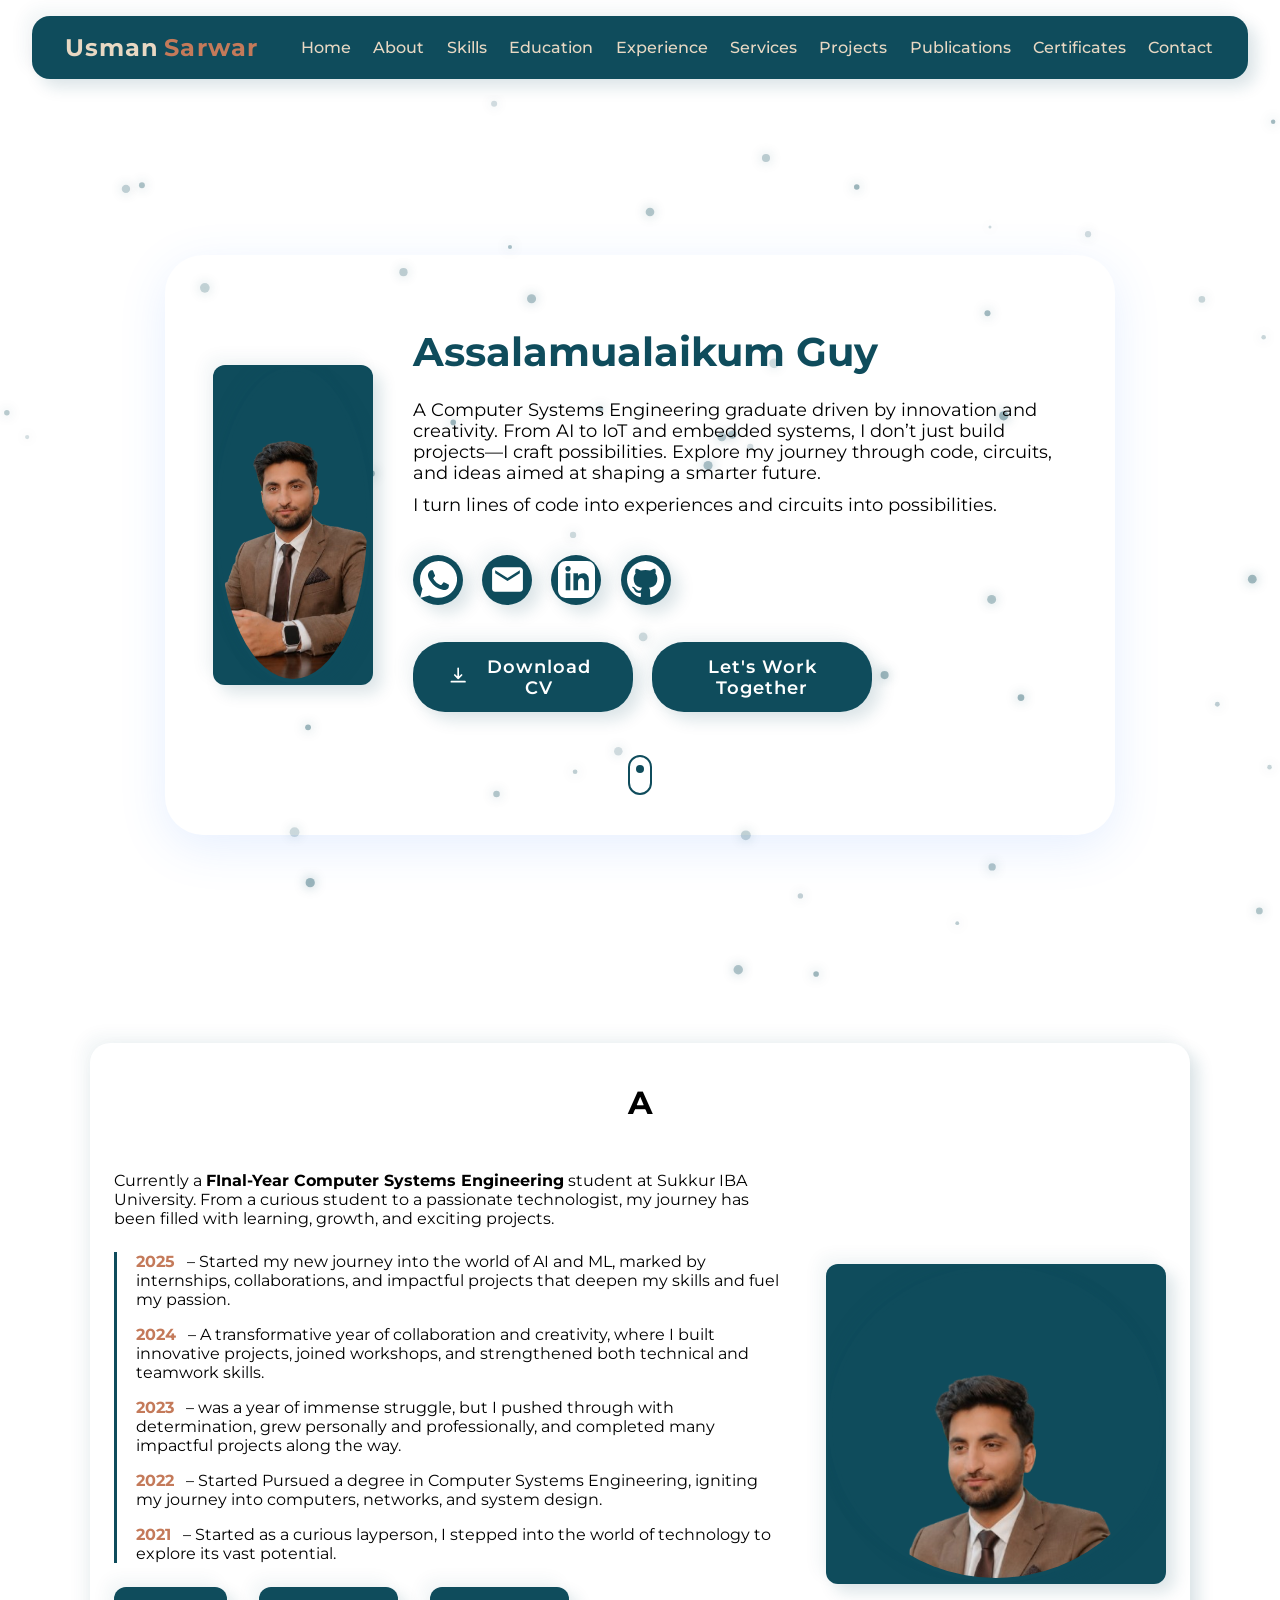
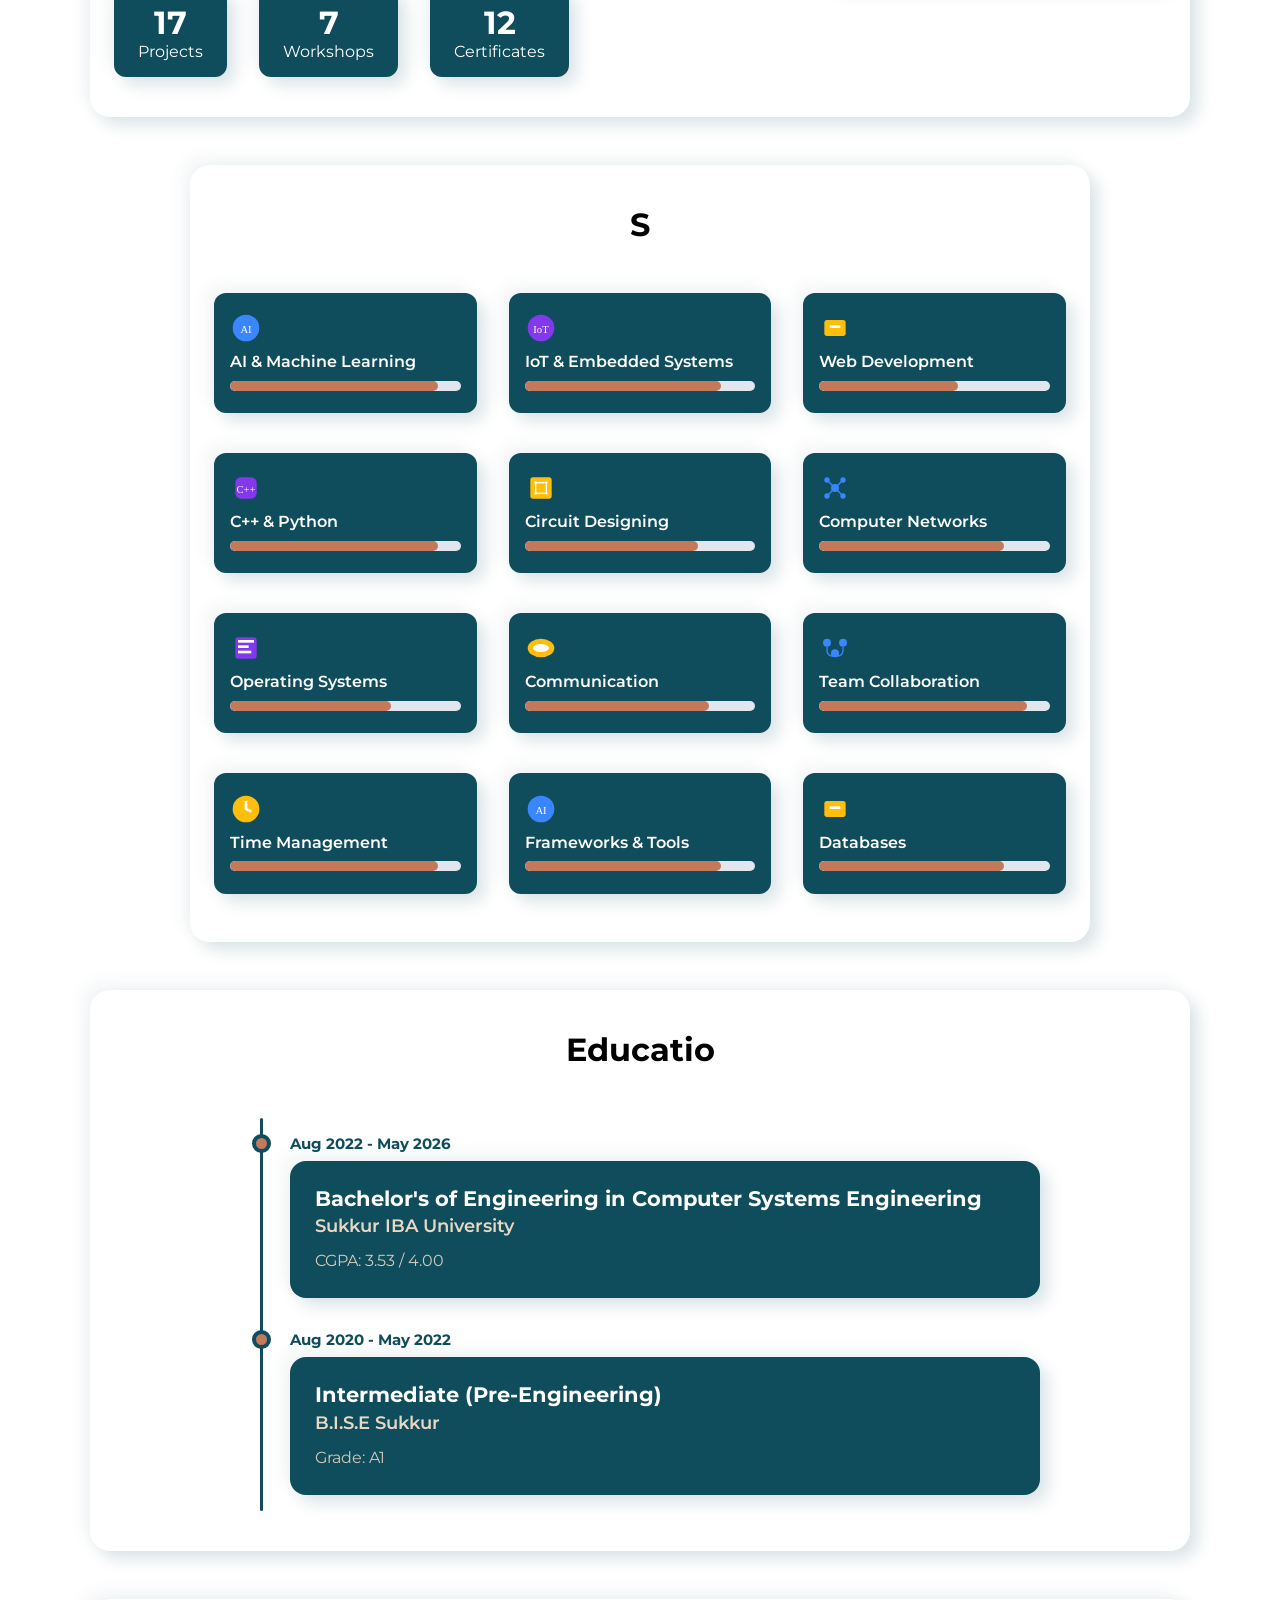
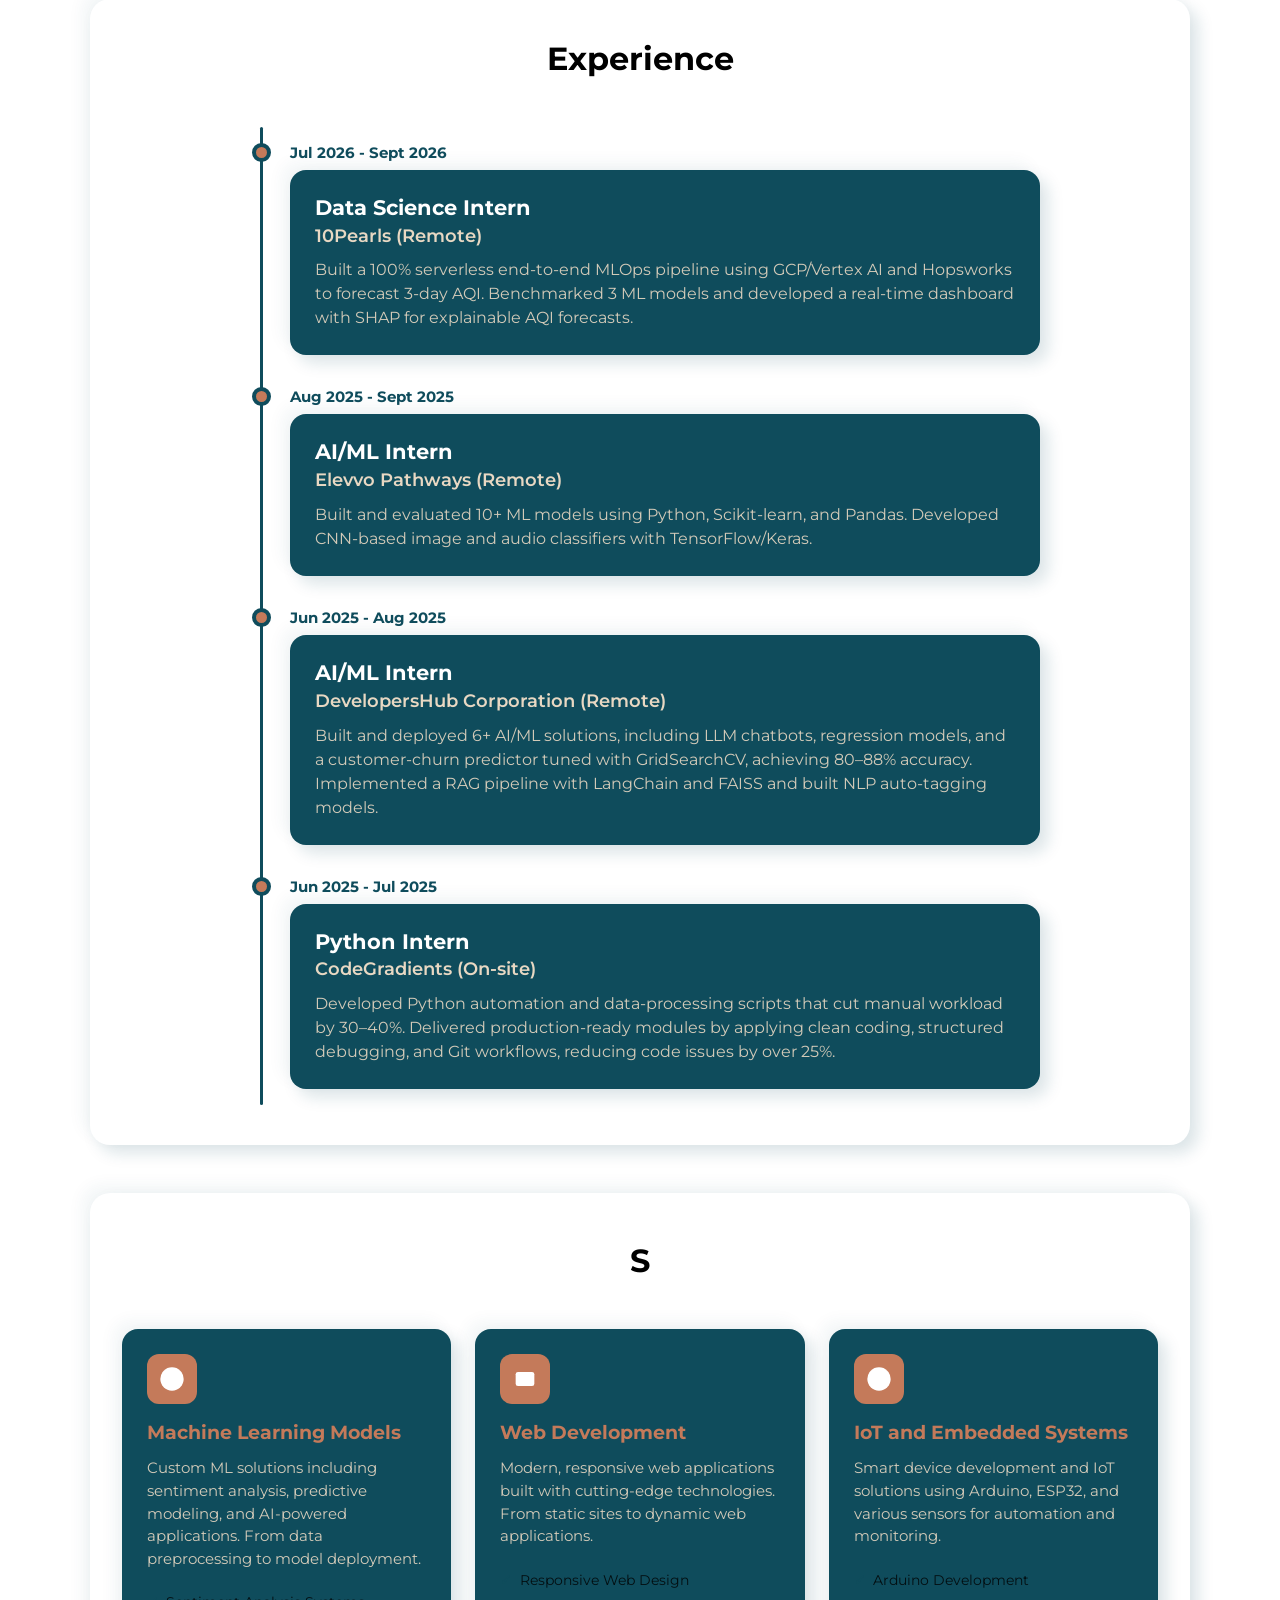
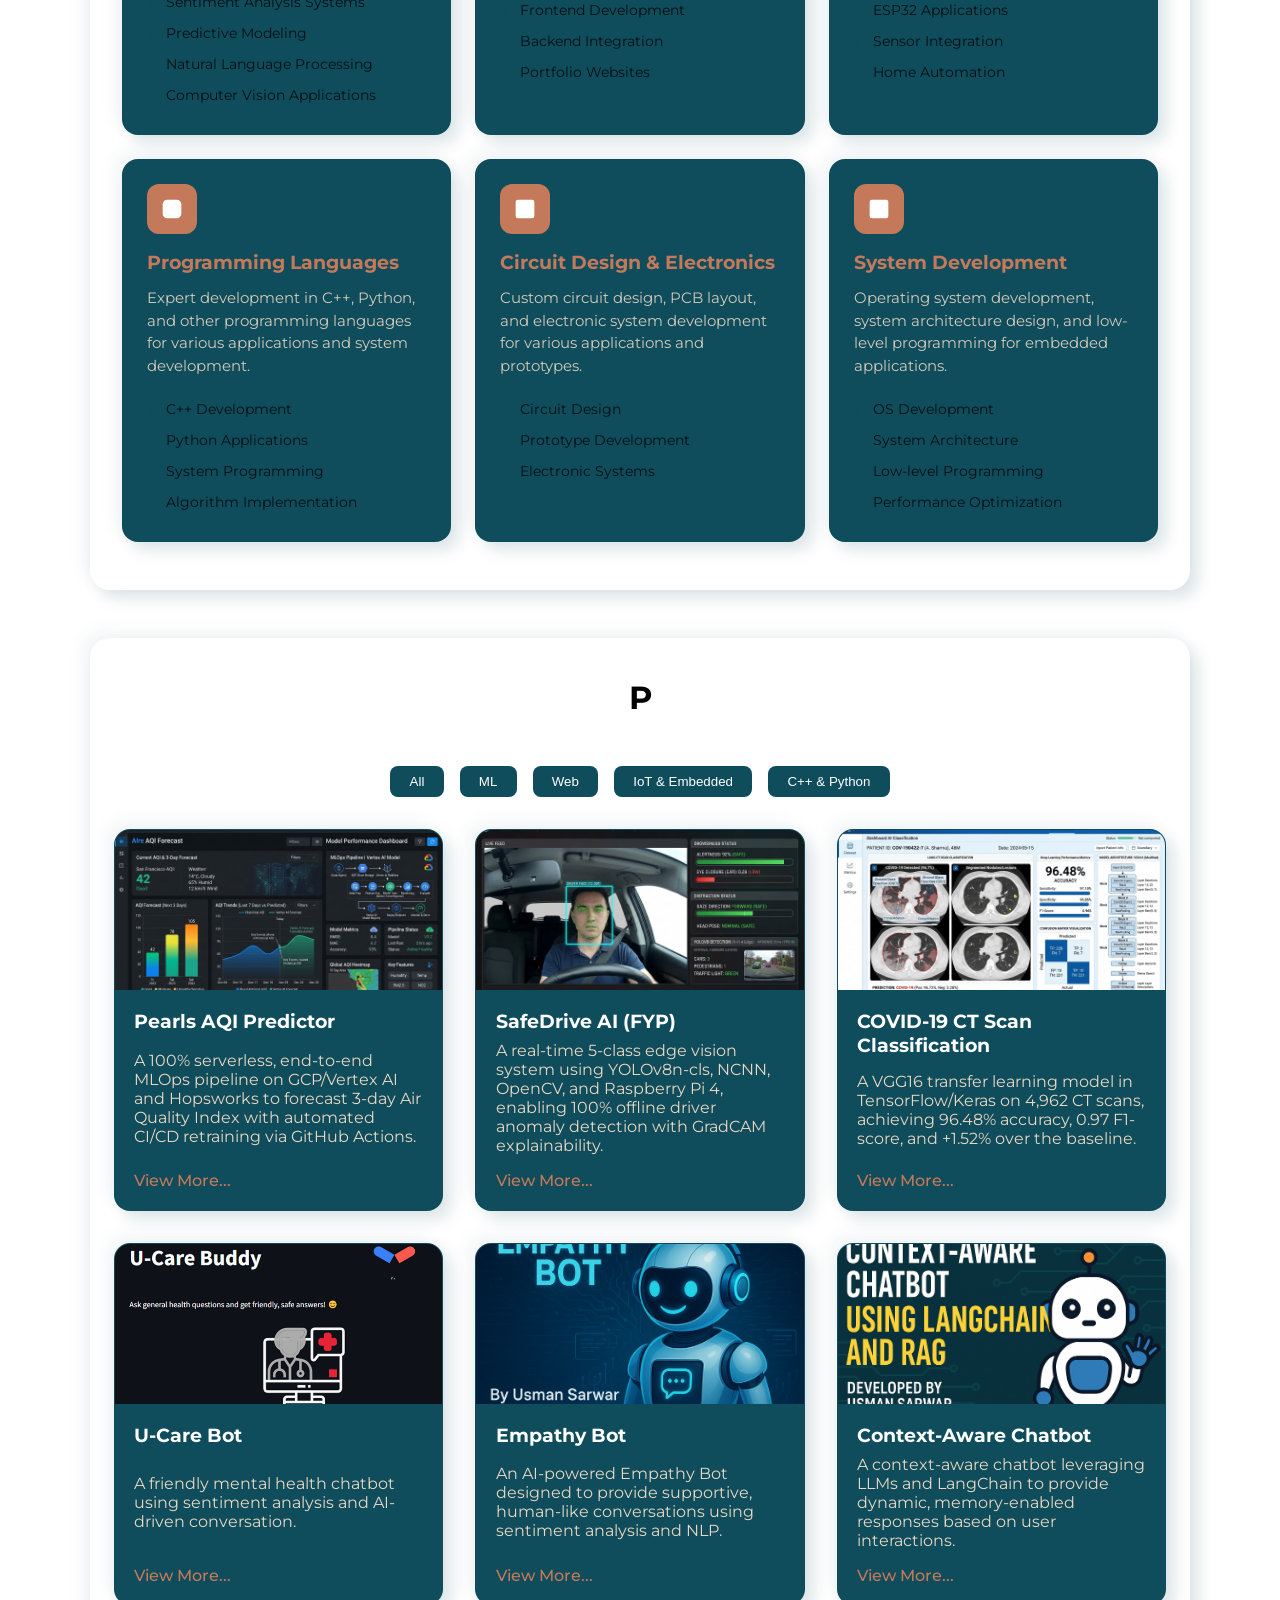
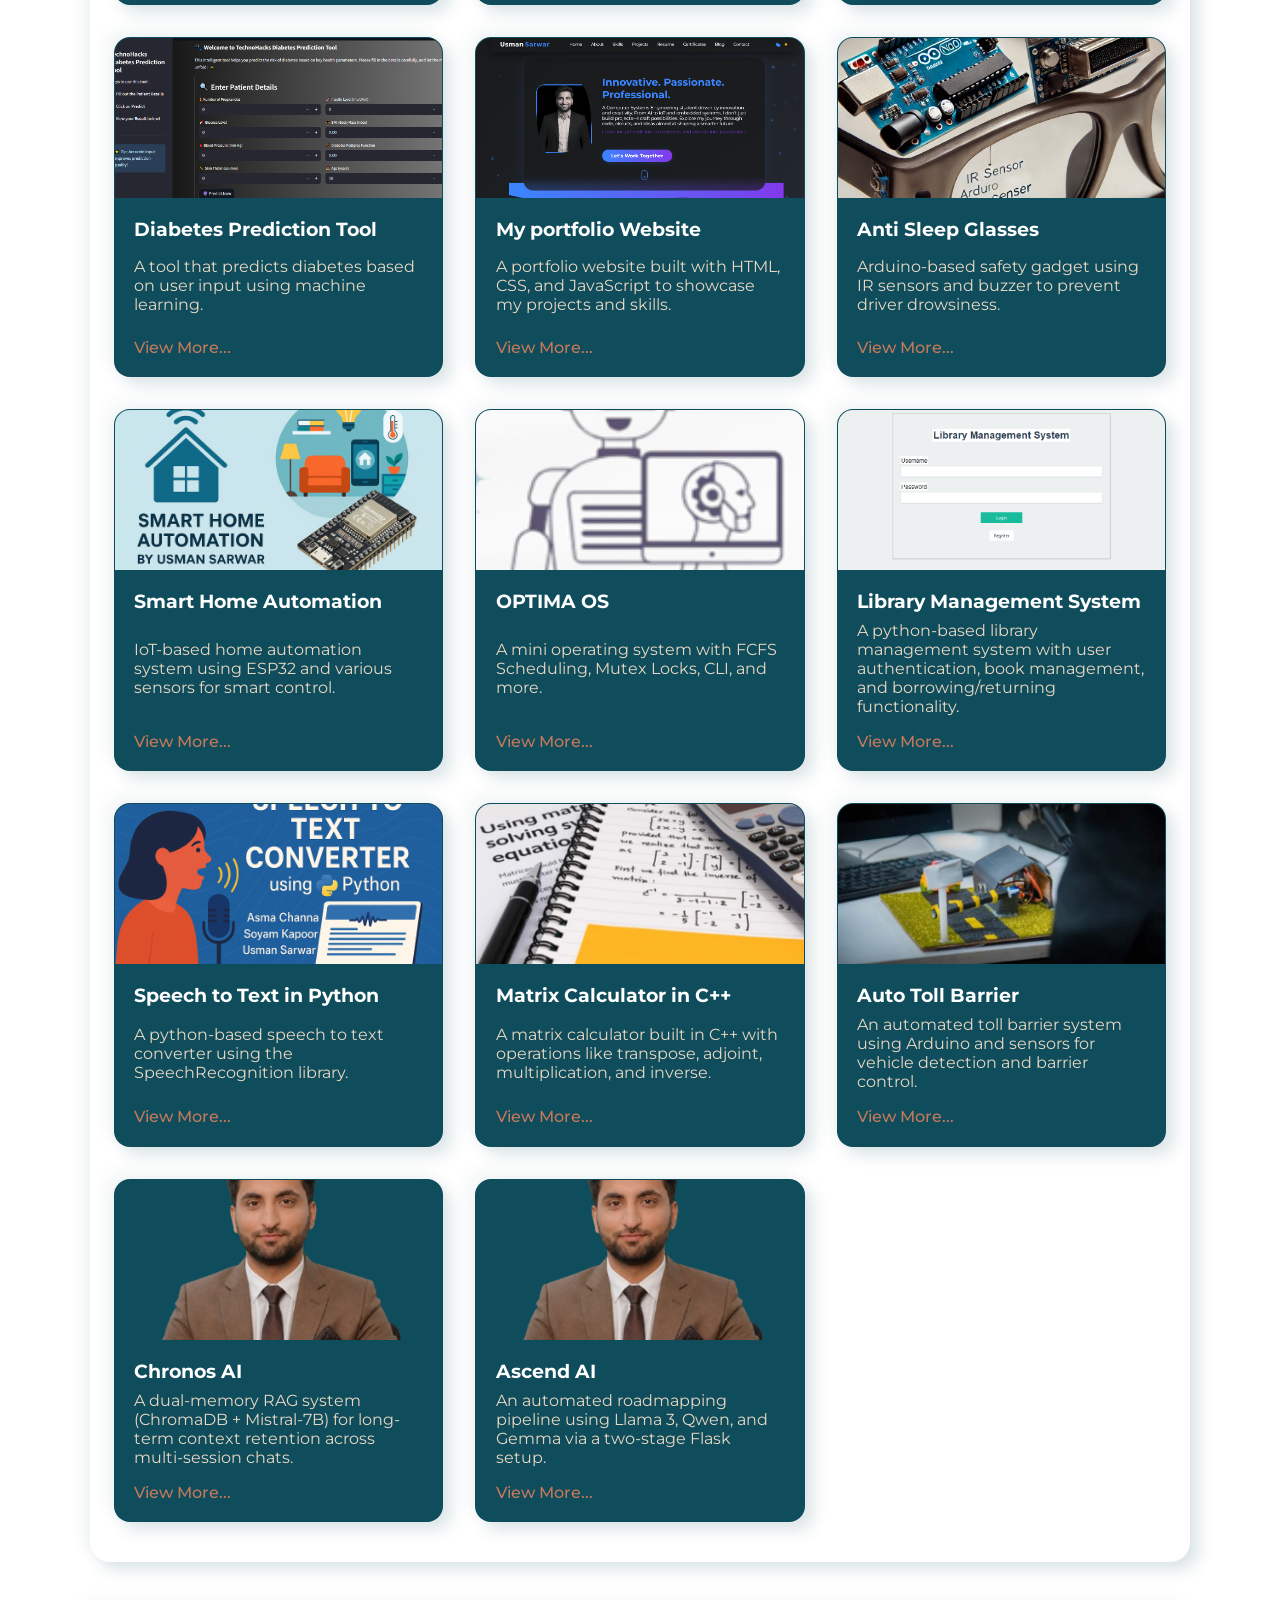
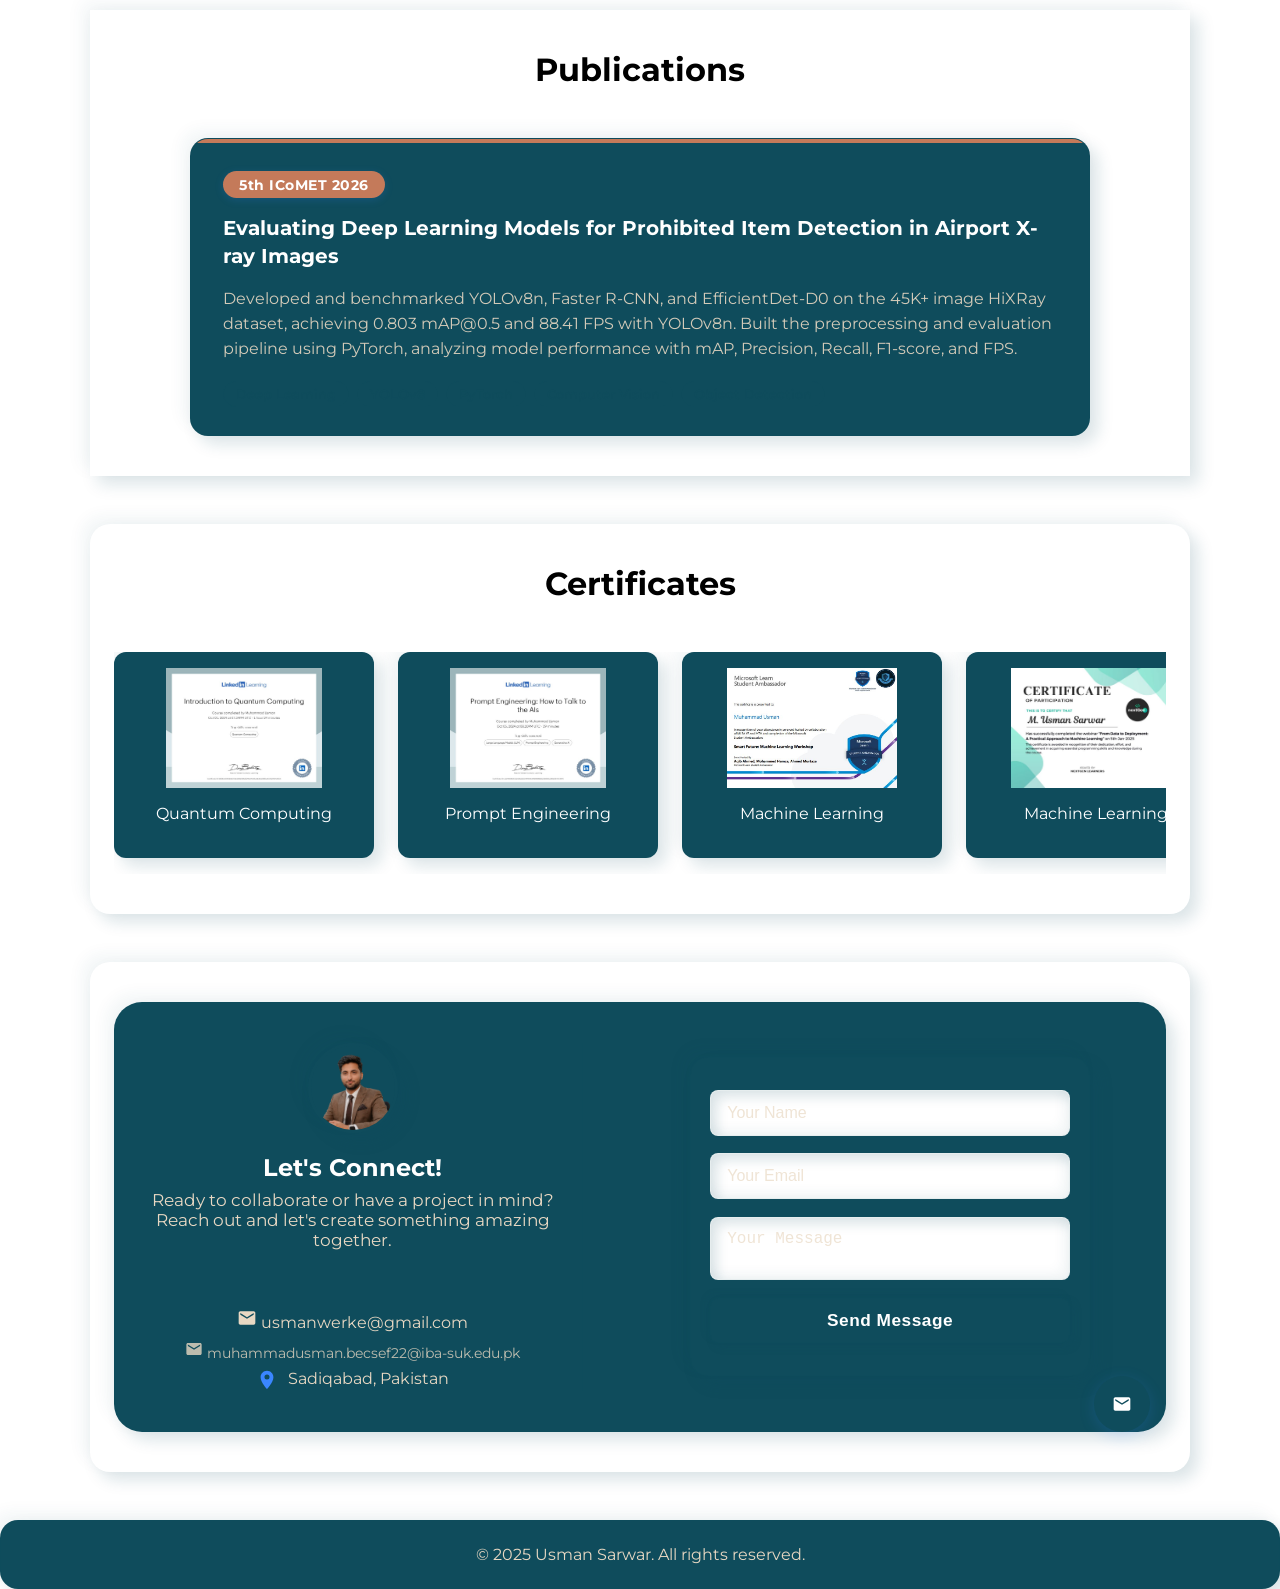
==== commit 0246fd64: "Fix hero image container shape and update hero brief text" ====
--- a/index.html
+++ b/index.html
@@ -67,7 +67,7 @@
         </div>
         <div class="hero-text">
           <h1 class="typewriter" id="typewriter"></h1>
-          <p class="hero-brief">A Computer Systems Engineering student driven by innovation and creativity. From AI to
+          <p class="hero-brief">A Computer Systems Engineering graduate driven by innovation and creativity. From AI to
             IoT and embedded systems, I don’t just build projects—I craft possibilities. Explore my journey through
             code, circuits, and ideas aimed at shaping a smarter future.</p>
           <p class="hero-voice">I turn lines of code into experiences and circuits into possibilities.</p>
--- a/styles.css
+++ b/styles.css
@@ -390,6 +390,8 @@
   margin: 3rem auto;
   max-width: 1100px;
   padding: 2.5rem 1.5rem;
+  background: var(--bg);
+  border-radius: 20px;
   box-shadow: var(--shadow);
 }
 
@@ -467,7 +469,7 @@
 .counter span {
   font-size: 2rem;
   font-weight: 700;
-  color: var(--primary);
+  color: #fff;
 }
 
 .projects-section {
@@ -891,7 +893,7 @@
 .loader-logo {
   font-size: 3rem;
   font-weight: 800;
-  color: var(--primary);
+  color: #fff;
   letter-spacing: 0.2em;
   background: var(--panel-bg);
   padding: 1.5rem 2.5rem;
@@ -1042,6 +1044,8 @@
   margin: 3rem auto;
   max-width: 900px;
   padding: 2.5rem 1.5rem;
+  background: var(--bg);
+  border-radius: 20px;
   box-shadow: var(--shadow);
 }
 
@@ -1421,39 +1425,55 @@
   }
 }
 
+.hero-img,
+.about-img {
+  width: 320px;
+  height: 320px;
+  flex-shrink: 0;
+  border-radius: 12px;
+  border: 2px solid var(--border);
+  box-shadow: var(--shadow);
+  background: var(--primary);
+  transition: all 0.3s ease;
+  overflow: hidden;
+  display: flex;
+  justify-content: center;
+  align-items: flex-end;
+}
+
 .hero-img img,
 .about-img img {
-  width: 350px;
-  height: 350px;
-  border-radius: 20px;
-  object-fit: contain;
-  object-position: bottom center;
-  border: 2px solid var(--border);
-  box-shadow: var(--shadow);
-  background: var(--primary);
-  transition: all 0.3s ease;
-}
-
-.hero-img img:hover,
-.about-img img:hover {
-  transform: translateY(-4px);
+  width: 100%;
+  height: 100%;
+  object-fit: cover;
+  object-position: top center;
+  transition: transform 0.4s ease;
+}
+
+.hero-img:hover,
+.about-img:hover {
   box-shadow: 12px 12px 24px var(--shadow-dark), -12px -12px 24px var(--shadow-light);
 }
 
+.hero-img:hover img,
+.about-img:hover img {
+  transform: scale(1.08);
+}
+
 @media (max-width: 900px) {
-  .hero-img img,
-  .about-img img {
-    width: 260px;
-    height: 260px;
+  .hero-img,
+  .about-img {
+    width: 220px;
+    height: 220px;
   }
 }
 
 @media (max-width: 600px) {
-  .hero-img img,
-  .about-img img {
-    width: 200px;
-    height: 200px;
-    border-radius: 16px;
+  .hero-img,
+  .about-img {
+    width: 180px;
+    height: 180px;
+    border-radius: 12px;
   }
 }
 
@@ -1475,37 +1495,49 @@
   background: var(--panel-bg);
   box-shadow: var(--shadow);
   font-size: 1.8rem;
-  color: var(--accent);
-  transition: background 0.2s, color 0.2s, transform 0.2s;
+  color: #fff;
+  transition: all 0.2s ease;
   border: 1.5px solid var(--border);
 }
 
 .hero-contact:hover {
-  background: var(--primary);
+  background: var(--accent);
   color: #fff;
-  transform: translateY(-4px) scale(1.08);
+  transform: translateY(-4px);
+  box-shadow: 10px 10px 20px var(--shadow-dark), -10px -10px 20px var(--shadow-light);
+}
+
+.hero-contact:active {
+  transform: translateY(2px);
+  box-shadow: var(--inner-shadow);
 }
 
 .resume-download-btn {
   display: inline-flex;
   align-items: center;
-  gap: 0.5 rem;
+  gap: 0.5rem;
   font-weight: 600;
   font-size: 1.1rem;
-  background: var(--accent);
+  background: var(--primary);
   color: #fff;
   border: none;
   border-radius: 32px;
   padding: 0.9rem 2.2rem;
   margin-bottom: 0.7rem;
   box-shadow: var(--shadow);
-  transition: background 0.2s, transform 0.2s;
+  transition: all 0.2s ease;
 }
 
 .resume-download-btn:hover {
   background: var(--accent);
   color: #fff;
-  transform: translateY(-2px) scale(1.04);
+  transform: translateY(-2px);
+  box-shadow: 10px 10px 20px var(--shadow-dark), -10px -10px 20px var(--shadow-light);
+}
+
+.resume-download-btn:active {
+  transform: translateY(2px);
+  box-shadow: var(--inner-shadow);
 }
 
 .icon-download {
@@ -1537,35 +1569,29 @@
 .work-btn {
   display: inline-flex;
   align-items: center;
-  gap: 0.5 rem;
+  gap: 0.5rem;
   font-weight: 600;
   font-size: 1.1rem;
-  background: var(--accent);
+  background: var(--primary);
   color: #fff;
   border: none;
   border-radius: 32px;
   padding: 0.9rem 2.2rem;
   margin-bottom: 0.7rem;
   box-shadow: var(--shadow);
-  transition: background 0.2s, transform 0.2s;
-  /* background: var(--accent);
-  color: #fff;
-  border: none;
-  border-radius: 32px;
-  padding: 0.9rem 2.2rem;
-  font-weight: 600;
-  font-size: 1.1rem;
-  box-shadow: var(--shadow);
-  transition: background 0.2s, transform 0.2s;
-  display: inline-flex;
-  align-items: center;
-  justify-content: center; */
+  transition: all 0.2s ease;
 }
 
 .work-btn:hover {
   background: var(--accent);
   color: #fff;
-  transform: translateY(-2px) scale(1.04);
+  transform: translateY(-2px);
+  box-shadow: 10px 10px 20px var(--shadow-dark), -10px -10px 20px var(--shadow-light);
+}
+
+.work-btn:active {
+  transform: translateY(2px);
+  box-shadow: var(--inner-shadow);
 }
 
 .icon-whatsapp {
@@ -1614,6 +1640,8 @@
   margin: 3rem auto;
   max-width: 1100px;
   padding: 2.5rem 1.5rem;
+  background: var(--bg);
+  border-radius: 20px;
   box-shadow: var(--shadow);
 }
 
@@ -1827,7 +1855,12 @@
   }
 }
 
-/* TEXT OVERRIDES FOR DARK PANELS */
+/* ============================================
+   TEXT OVERRIDES FOR DARK PANELS
+   All elements on dark teal (--panel-bg) backgrounds
+   ============================================ */
+
+/* Navbar */
 nav#navbar .nav-links a,
 .nav-usman {
   color: var(--primary-text-on-dark) !important;
@@ -1840,31 +1873,76 @@
   color: var(--accent) !important;
 }
 
+/* Headings inside panels */
 .project-card .project-title,
 .service-card h3,
 .contact-title,
 .publication-card h3,
-.timeline-content h3 {
-  color: var(--accent) !important;
-}
-
+.timeline-content h3,
+.certificate-card h4,
+.certificate-card p {
+  color: #fff !important;
+}
+
+/* Body text inside panels */
 .project-card .project-desc,
 .service-card p,
 .contact-message,
 .contact-details,
 .publication-desc,
 .timeline-content p,
+.timeline-content h4,
 .contact-form-area input,
 .contact-form-area textarea,
 .footer {
   color: var(--primary-text-on-dark) !important;
 }
 
+/* Counter numbers and labels */
+.counter span,
+.counter p,
+.counter {
+  color: #fff !important;
+}
+
+/* Skill card text */
+.skill-name {
+  color: #fff !important;
+}
+
+/* Filter buttons */
+.filter-btn {
+  color: #fff !important;
+}
+
+/* Project card links */
+.project-card .project-links a {
+  color: var(--accent) !important;
+}
+.project-card .project-links a:hover {
+  color: #fff !important;
+}
+
+/* Certificate card text */
+.certificate-card {
+  color: #fff !important;
+}
+
+/* Contact socials */
+.contact-socials a {
+  color: #fff !important;
+}
+.contact-socials a:hover {
+  color: var(--accent) !important;
+}
+
+/* Form placeholders */
 .contact-form-area input::placeholder,
 .contact-form-area textarea::placeholder {
-  color: rgba(232, 216, 195, 0.7) !important; /* Warm Sand with opacity */
-}
-
+  color: rgba(232, 216, 195, 0.7) !important;
+}
+
+/* Section titles and hero text stay dark on white bg */
 .hero-brief,
 .hero-voice,
 .section-title {
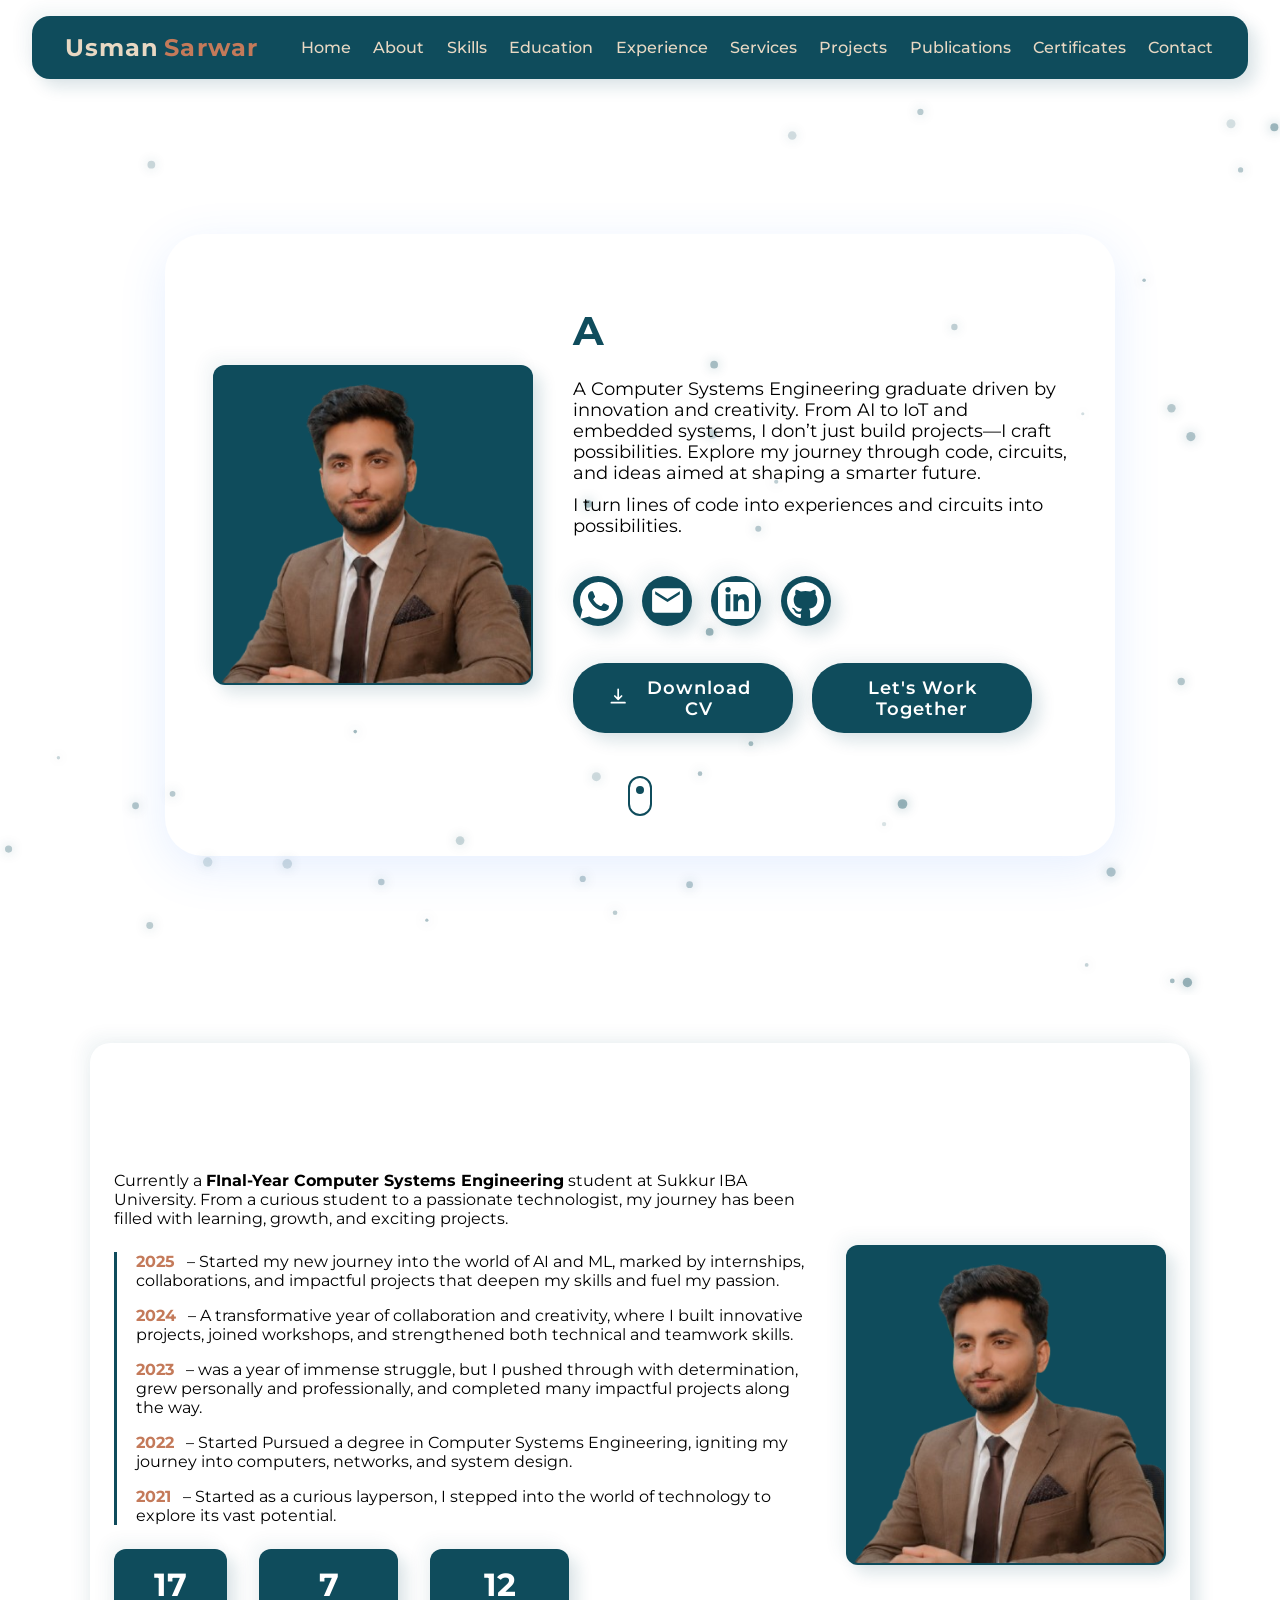
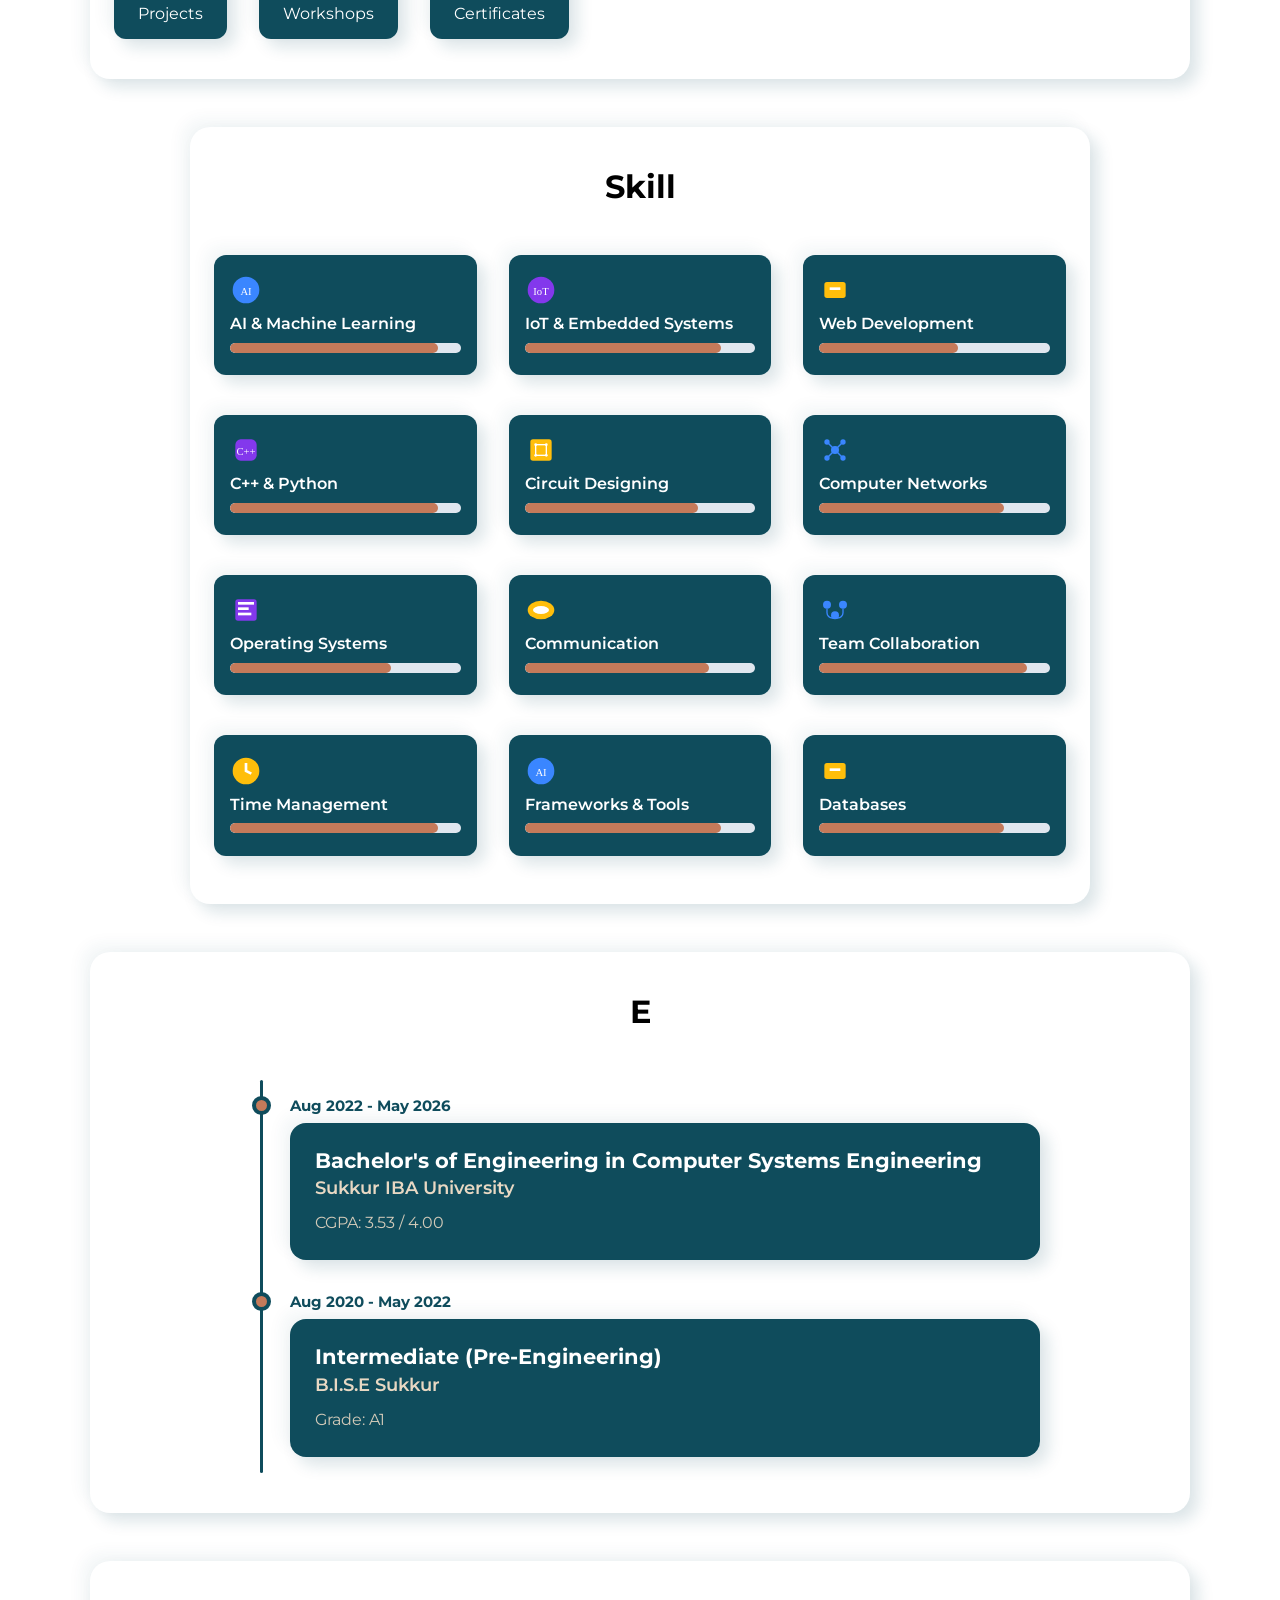
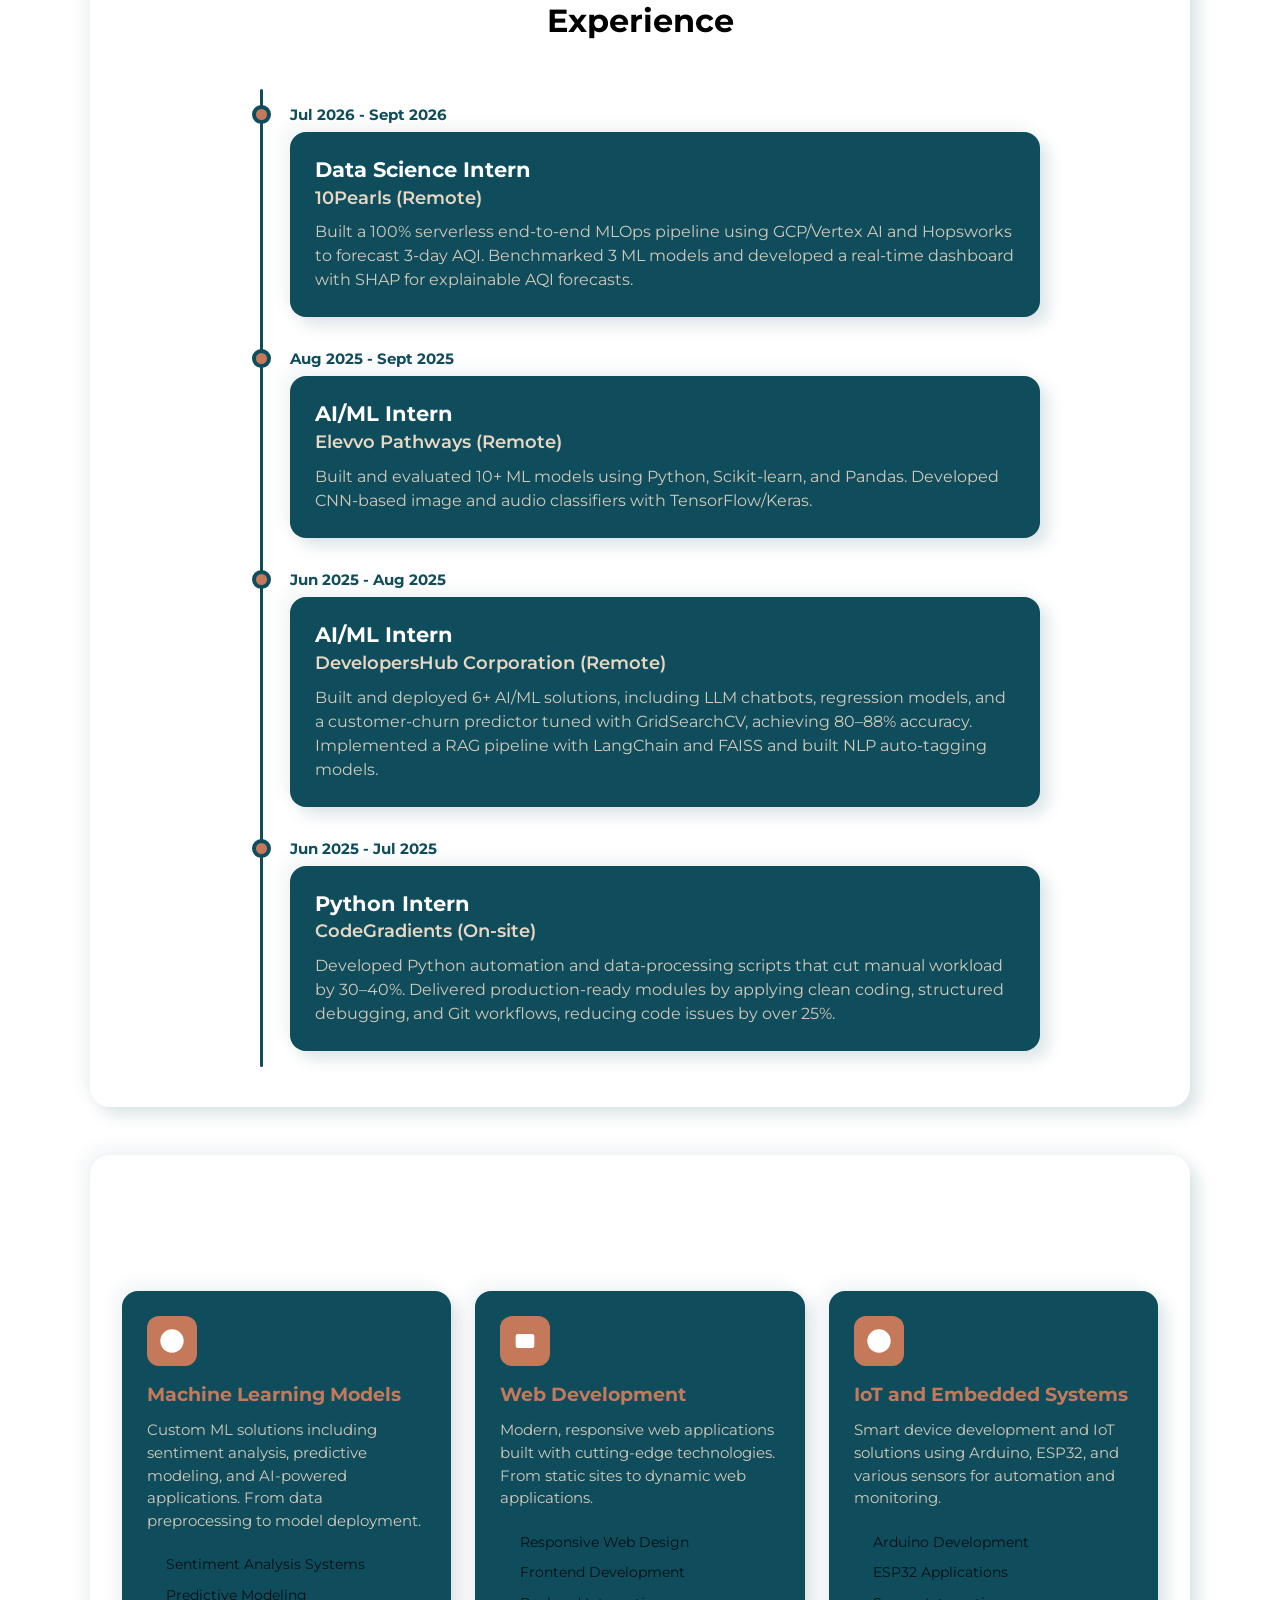
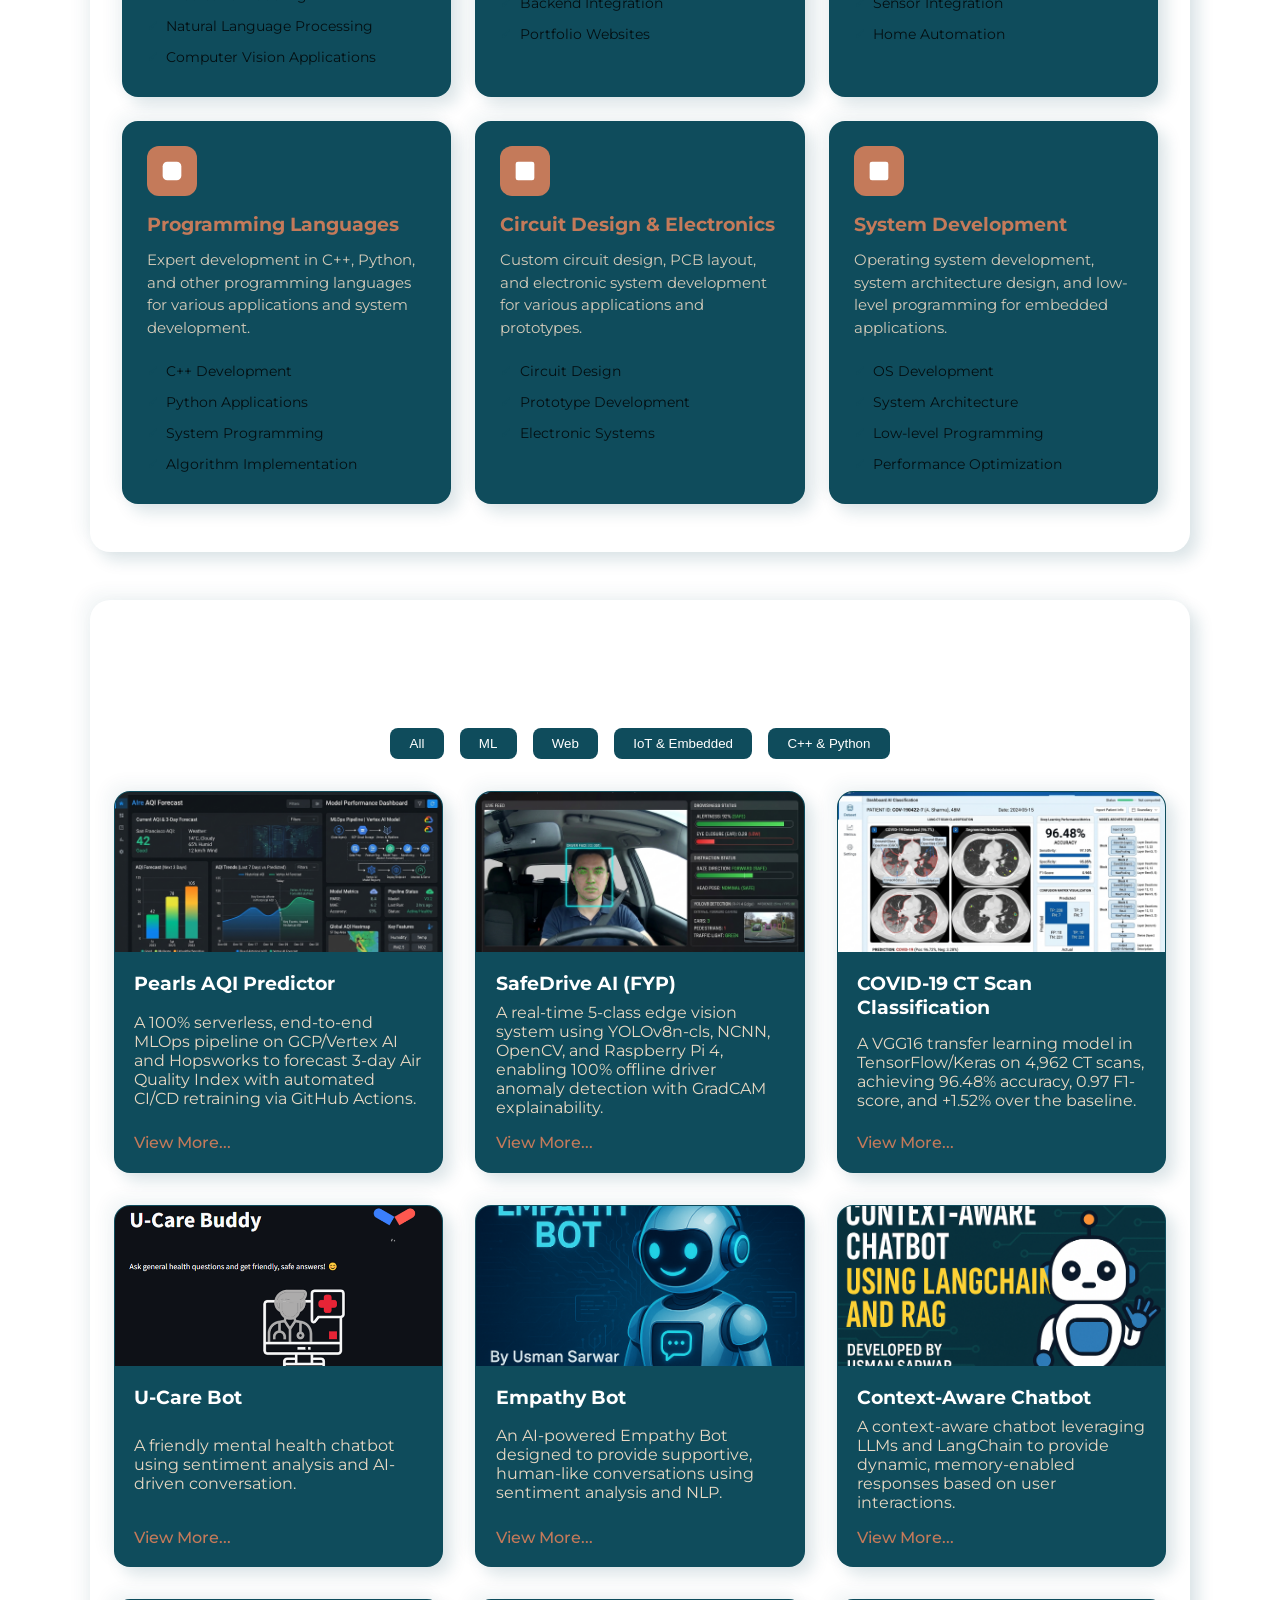
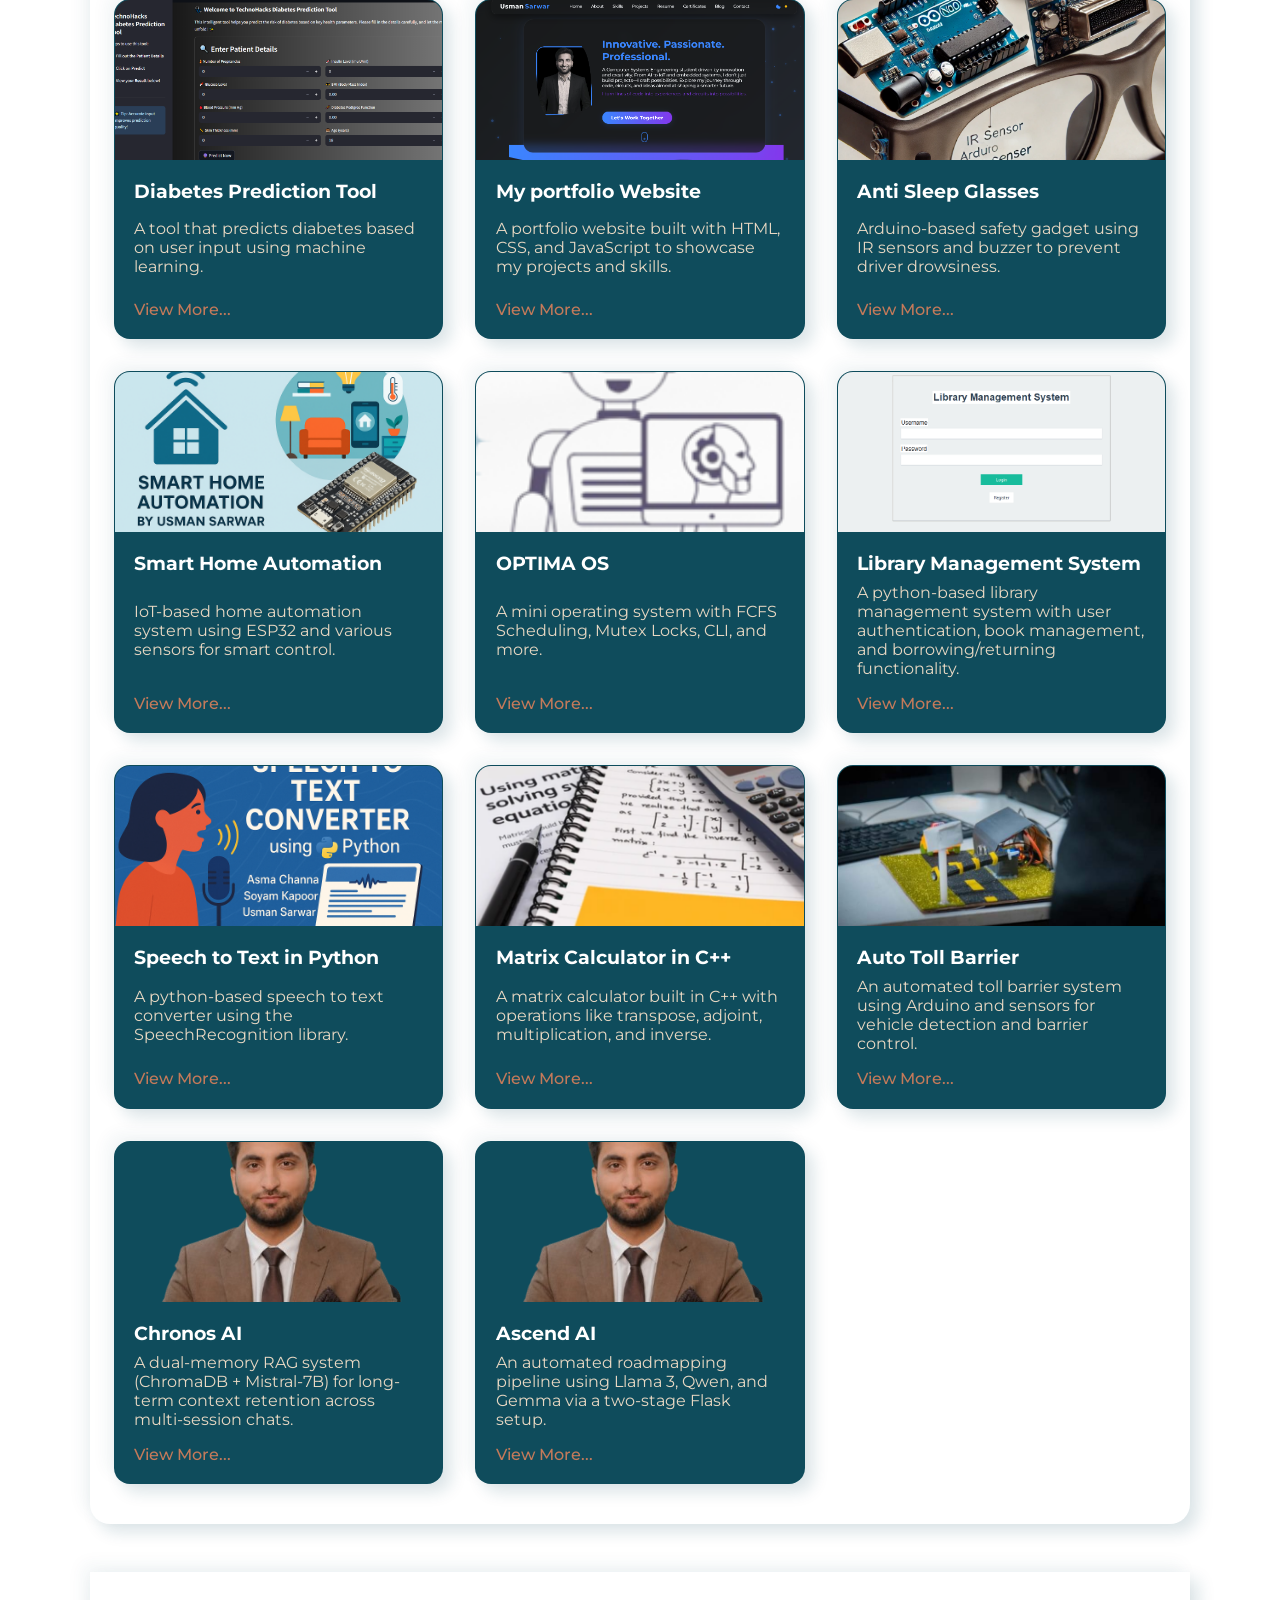
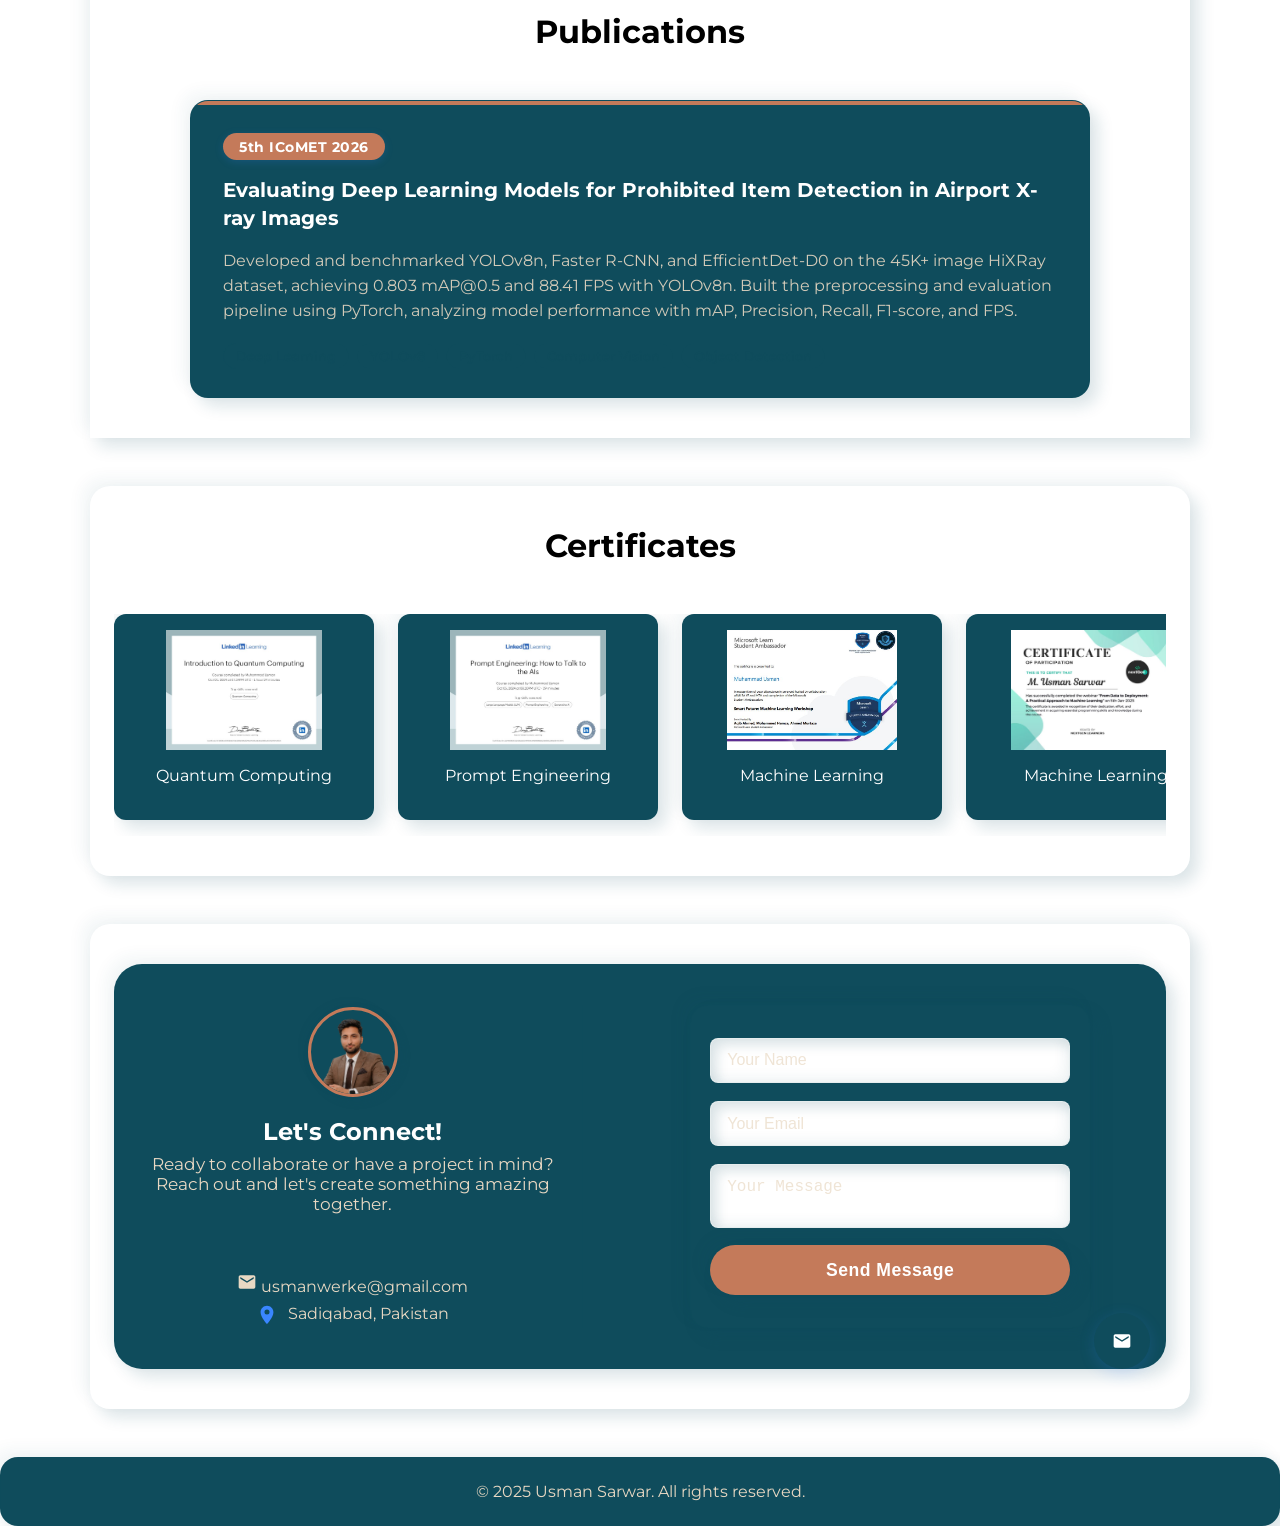
==== commit 6770cdd3: "Remove Quantum text and uni email, add comprehensive responsive design for all devices" ====
--- a/index.html
+++ b/index.html
@@ -453,8 +453,6 @@
         </div>
         <div class="contact-details">
           <div><span class="icon-mail"></span> usmanwerke@gmail.com</div>
-          <div style="font-size: 0.85em; opacity: 0.8;"><span class="icon-mail"></span>
-            muhammadusman.becsef22@iba-suk.edu.pk</div>
           <div><span class="icon-location"></span> Sadiqabad, Pakistan</div>
         </div>
       </div>
--- a/styles.css
+++ b/styles.css
@@ -416,21 +416,7 @@
   min-width: 260px;
 }
 
-.about-img {
-  flex: 1;
-  min-width: 180px;
-  display: flex;
-  justify-content: center;
-}
-
-.about-img img {
-  width: 160px;
-  height: 160px;
-  border-radius: 50%;
-  object-fit: cover;
-  border: 4px solid var(--primary);
-  box-shadow: var(--shadow);
-}
+/* about-img combined with hero-img below */
 
 .timeline {
   margin: 1.5rem 0;
@@ -703,9 +689,9 @@
   height: 90px;
   border-radius: 50%;
   object-fit: cover;
-  border: 3px solid var(--primary);
+  border: 3px solid var(--accent);
   margin-bottom: 1rem;
-  box-shadow: var(--shadow);
+  box-shadow: 4px 4px 10px var(--shadow-dark), -4px -4px 10px var(--shadow-light);
 }
 
 .contact-title {
@@ -794,27 +780,29 @@
 }
 
 .contact-form-area button[type="submit"] {
-  background: var(--primary);
+  background: var(--accent);
   color: #fff;
-  border: 1px solid var(--border);
-  border-radius: 8px;
-  padding: 0.7rem 1.5rem;
+  border: none;
+  border-radius: 32px;
+  padding: 0.9rem 2.2rem;
   font-weight: 700;
   cursor: pointer;
   transition: all 0.2s ease;
-  box-shadow: 4px 4px 8px var(--shadow-dark), -4px -4px 8px var(--shadow-light);
-  font-size: 1.08rem;
+  box-shadow: var(--shadow);
+  font-size: 1.1rem;
   letter-spacing: 0.5px;
 }
 
 .contact-form-area button[type="submit"]:hover {
-  background: var(--primary);
-  color: var(--secondary);
+  background: var(--accent);
+  color: #fff;
+  transform: translateY(-2px);
+  box-shadow: 10px 10px 20px var(--shadow-dark), -10px -10px 20px var(--shadow-light);
 }
 
 .contact-form-area button[type="submit"]:active {
-  box-shadow: inset 4px 4px 8px rgba(0,0,0,0.4), inset -4px -4px 8px rgba(255,255,255,0.1);
   transform: translateY(2px);
+  box-shadow: var(--inner-shadow);
 }
 
 .contact-bg-accent {
@@ -920,22 +908,7 @@
   flex-wrap: wrap;
 }
 
-.hero-img {
-  flex: 0 0 160px;
-  display: flex;
-  align-items: center;
-  justify-content: center;
-}
-
-.hero-img img {
-  width: 140px;
-  height: 140px;
-  border-radius: 50%;
-  object-fit: cover;
-  border: 4px solid var(--primary);
-  box-shadow: var(--shadow);
-  background: var(--panel-bg);
-}
+/* hero-img styles moved to consolidated block below */
 
 .hero-text {
   flex: 1;
@@ -1340,10 +1313,7 @@
     font-size: 0.9rem;
   }
 
-  .hero-img img {
-    width: 100px;
-    height: 100px;
-  }
+
 
   .hero-name {
     font-size: 1.3rem;
@@ -1361,10 +1331,7 @@
 }
 
 @media (max-width: 400px) {
-  .hero-img img {
-    width: 70px;
-    height: 70px;
-  }
+
 
   .hero-content {
     padding: 1rem 0.2rem;
@@ -1427,18 +1394,16 @@
 
 .hero-img,
 .about-img {
-  width: 320px;
-  height: 320px;
-  flex-shrink: 0;
+  width: 100%;
+  max-width: 320px;
+  aspect-ratio: 1 / 1;
   border-radius: 12px;
   border: 2px solid var(--border);
   box-shadow: var(--shadow);
   background: var(--primary);
   transition: all 0.3s ease;
   overflow: hidden;
-  display: flex;
-  justify-content: center;
-  align-items: flex-end;
+  position: relative;
 }
 
 .hero-img img,
@@ -1446,7 +1411,8 @@
   width: 100%;
   height: 100%;
   object-fit: cover;
-  object-position: top center;
+  object-position: center;
+  transform: scale(1.15);
   transition: transform 0.4s ease;
 }
 
@@ -1457,23 +1423,20 @@
 
 .hero-img:hover img,
 .about-img:hover img {
-  transform: scale(1.08);
+  transform: scale(1.25);
 }
 
 @media (max-width: 900px) {
   .hero-img,
   .about-img {
-    width: 220px;
-    height: 220px;
+    max-width: 240px;
   }
 }
 
 @media (max-width: 600px) {
   .hero-img,
   .about-img {
-    width: 180px;
-    height: 180px;
-    border-radius: 12px;
+    max-width: 200px;
   }
 }
 
@@ -1948,3 +1911,338 @@
 .section-title {
   color: var(--text) !important;
 }
+
+/* ============================================
+   COMPREHENSIVE RESPONSIVE DESIGN
+   ============================================ */
+
+/* --- Prevent horizontal overflow everywhere --- */
+html, body {
+  overflow-x: hidden;
+}
+
+img, video, iframe, canvas {
+  max-width: 100%;
+  height: auto;
+}
+
+/* --- Tablet: 768px-900px --- */
+@media (max-width: 900px) {
+  .hero-main {
+    flex-direction: column;
+    text-align: center;
+    gap: 1.5rem;
+  }
+
+  .hero-text {
+    text-align: center;
+    min-width: unset;
+    width: 100%;
+  }
+
+  .hero-contacts {
+    justify-content: center;
+  }
+
+  .hero-actions {
+    justify-content: center;
+  }
+
+  .about-content {
+    flex-direction: column;
+    text-align: center;
+    gap: 1.5rem;
+  }
+
+  .about-text {
+    min-width: unset;
+    width: 100%;
+  }
+
+  .counters {
+    flex-wrap: wrap;
+    justify-content: center;
+  }
+
+  .projects-grid {
+    grid-template-columns: repeat(auto-fit, minmax(250px, 1fr));
+    gap: 1.5rem;
+  }
+}
+
+/* --- Small Tablet / Large Phone: 600px-768px --- */
+@media (max-width: 768px) {
+  .contact-card {
+    flex-direction: column;
+    padding: 1.5rem 1rem;
+    border-radius: 18px;
+  }
+
+  .contact-info {
+    border-right: none;
+    border-bottom: 1.5px solid var(--border);
+    padding-right: 0;
+    padding-bottom: 1.2rem;
+  }
+
+  .contact-form-area {
+    padding-left: 0;
+    padding-top: 1.2rem;
+  }
+
+  .contact-form-area form {
+    max-width: 100%;
+  }
+
+  .counters {
+    gap: 1rem;
+  }
+
+  .counter {
+    padding: 0.7rem 1rem;
+  }
+
+  .counter span {
+    font-size: 1.5rem;
+  }
+
+  .certificates-slider {
+    gap: 1rem;
+  }
+
+  .certificate-card {
+    min-width: 200px;
+  }
+}
+
+/* --- Phone: up to 600px --- */
+@media (max-width: 600px) {
+  nav#navbar {
+    padding: 0.7rem 0.8rem;
+    width: 98%;
+    margin: 0.5rem auto;
+  }
+
+  .hero-content {
+    padding: 1.2rem 0.5rem;
+    max-width: 100vw;
+    border-radius: 12px;
+  }
+
+  .hero-main {
+    gap: 1rem;
+  }
+
+  .hero-name {
+    font-size: 1.3rem;
+  }
+
+  .typewriter {
+    font-size: 1.1rem;
+    min-height: 2rem;
+  }
+
+  .hero-brief,
+  .hero-voice {
+    font-size: 0.95rem;
+  }
+
+  .cta-btn {
+    font-size: 0.95rem;
+    padding: 0.65rem 1.1rem;
+  }
+
+  .hero-contacts {
+    gap: 0.8rem;
+  }
+
+  .hero-contact {
+    width: 42px;
+    height: 42px;
+  }
+
+  .about-section,
+  .services-section,
+  .projects-section,
+  .resume-section,
+  .certificates-section,
+  .contact-section,
+  .skills-section,
+  .education-section,
+  .experience-section,
+  .publications-section {
+    margin: 1.5rem auto;
+    padding: 1.2rem 0.7rem;
+    border-radius: 14px;
+    width: 96%;
+  }
+
+  .section-title {
+    font-size: 1.25rem;
+    margin-bottom: 1.2rem;
+  }
+
+  .projects-grid {
+    grid-template-columns: 1fr;
+    gap: 1.2rem;
+  }
+
+  .project-card {
+    min-height: unset;
+  }
+
+  .services-grid {
+    grid-template-columns: 1fr;
+  }
+
+  .counters {
+    flex-direction: column;
+    align-items: center;
+    gap: 0.8rem;
+  }
+
+  .counter {
+    width: 100%;
+    max-width: 250px;
+  }
+
+  .contact-card {
+    padding: 1.2rem 0.8rem;
+    border-radius: 14px;
+  }
+
+  .contact-avatar img {
+    width: 70px;
+    height: 70px;
+  }
+
+  .contact-title {
+    font-size: 1.2rem;
+  }
+
+  .contact-message {
+    font-size: 0.95rem;
+  }
+
+  .contact-form-area form {
+    padding: 1.2rem 0.8rem;
+  }
+
+  .contact-socials a {
+    font-size: 1.5rem;
+  }
+
+  .footer {
+    font-size: 0.85rem;
+    padding: 1rem 0.5rem;
+  }
+
+  .filter-btns {
+    gap: 0.5rem;
+  }
+
+  .filter-btn {
+    padding: 0.4rem 0.8rem;
+    font-size: 0.85rem;
+  }
+
+  .certificates-slider {
+    gap: 0.8rem;
+  }
+
+  .certificate-card {
+    min-width: 180px;
+    padding: 0.7rem;
+  }
+}
+
+/* --- Small Phone: up to 400px --- */
+@media (max-width: 400px) {
+  nav#navbar {
+    padding: 0.5rem 0.5rem;
+    margin: 0.3rem auto;
+  }
+
+  .nav-logo {
+    font-size: 1.15rem;
+  }
+
+  .hero-content {
+    padding: 0.8rem 0.3rem;
+  }
+
+  .hero-name {
+    font-size: 1.1rem;
+  }
+
+  .typewriter {
+    font-size: 1rem;
+    min-height: 1.8rem;
+  }
+
+  .hero-brief,
+  .hero-voice {
+    font-size: 0.88rem;
+  }
+
+  .cta-btn {
+    font-size: 0.88rem;
+    padding: 0.55rem 0.9rem;
+  }
+
+  .hero-actions {
+    gap: 0.7rem;
+  }
+
+  .hero-contact {
+    width: 36px;
+    height: 36px;
+  }
+
+  .hero-contacts {
+    gap: 0.6rem;
+  }
+
+  .about-section,
+  .services-section,
+  .projects-section,
+  .resume-section,
+  .certificates-section,
+  .contact-section,
+  .skills-section,
+  .education-section,
+  .experience-section,
+  .publications-section {
+    padding: 1rem 0.5rem;
+    margin: 1rem auto;
+  }
+
+  .section-title {
+    font-size: 1.1rem;
+  }
+
+  .contact-card {
+    padding: 1rem 0.5rem;
+  }
+
+  .contact-form-area button[type="submit"] {
+    padding: 0.7rem 1.5rem;
+    font-size: 0.95rem;
+  }
+
+  .counter span {
+    font-size: 1.3rem;
+  }
+
+  .counter p {
+    font-size: 0.75rem;
+  }
+
+  .publication-card {
+    padding: 1rem 0.7rem;
+  }
+
+  .certificate-card {
+    min-width: 160px;
+  }
+}
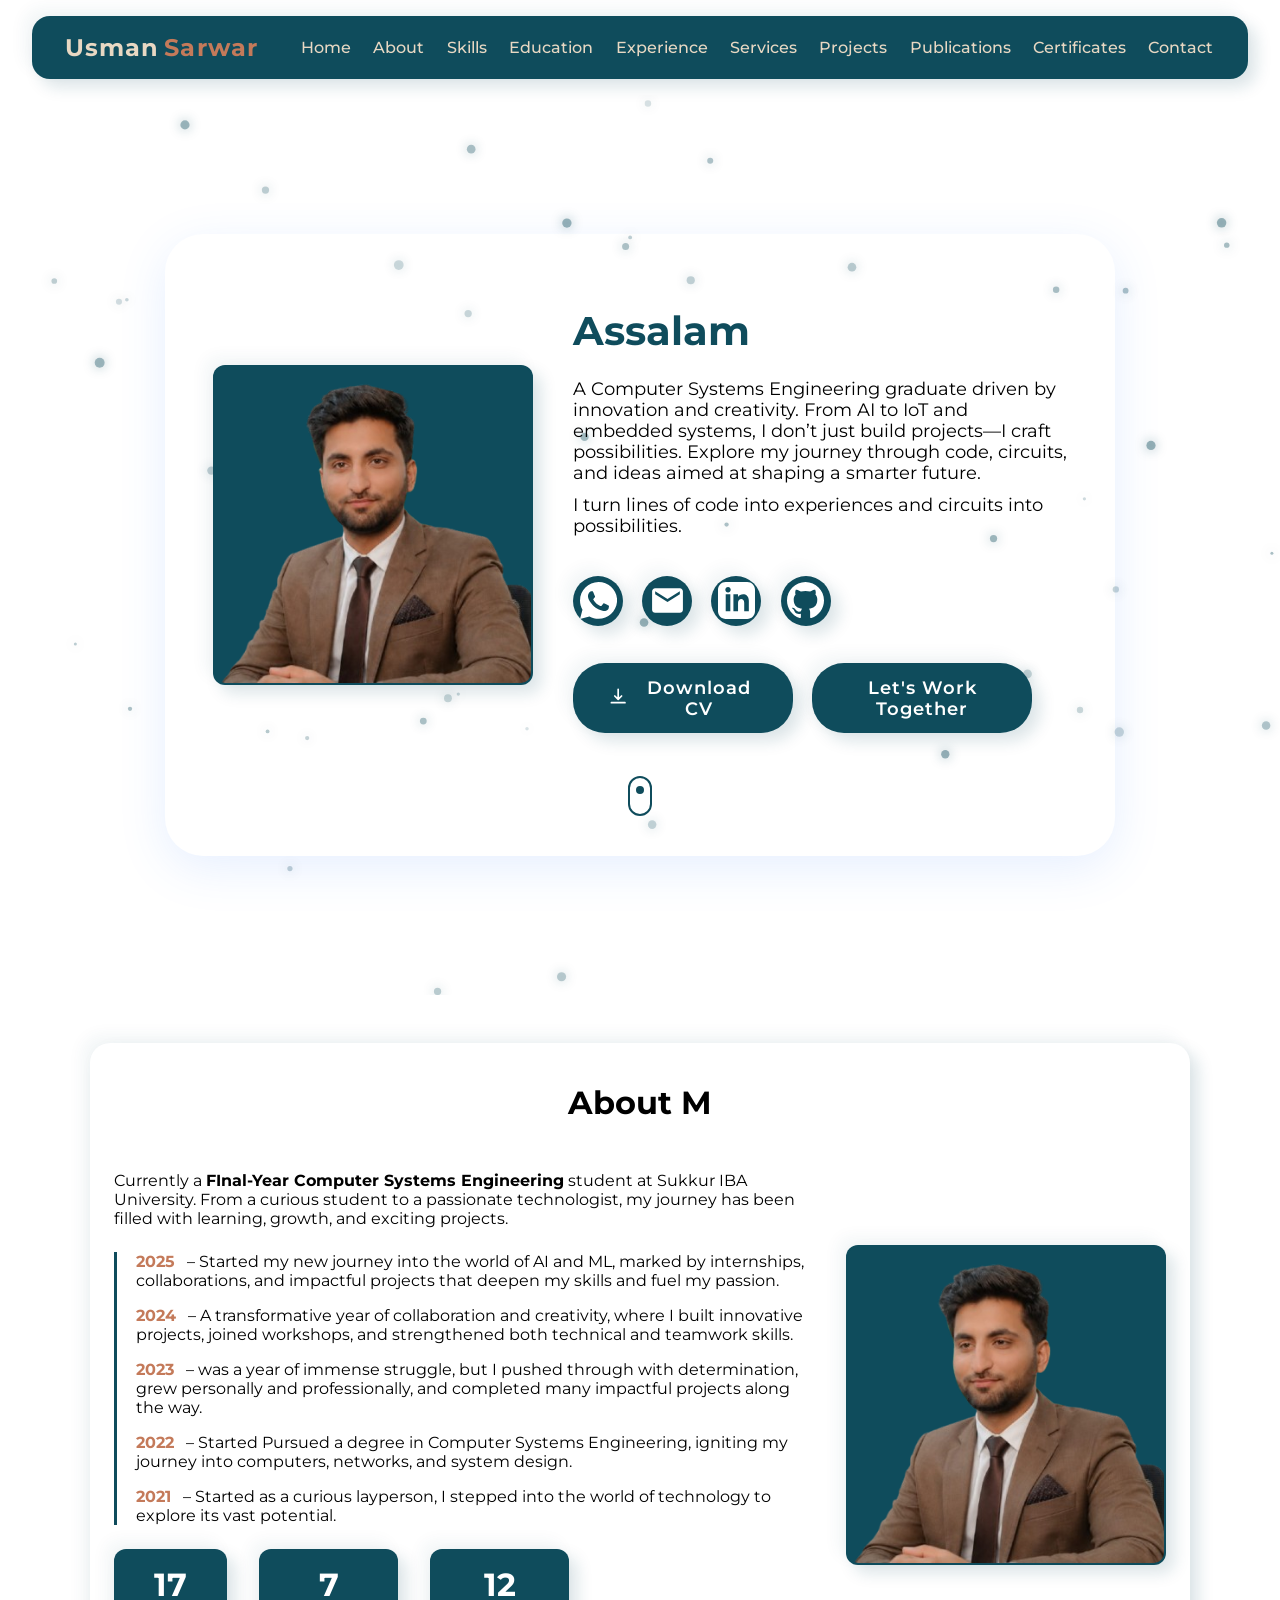
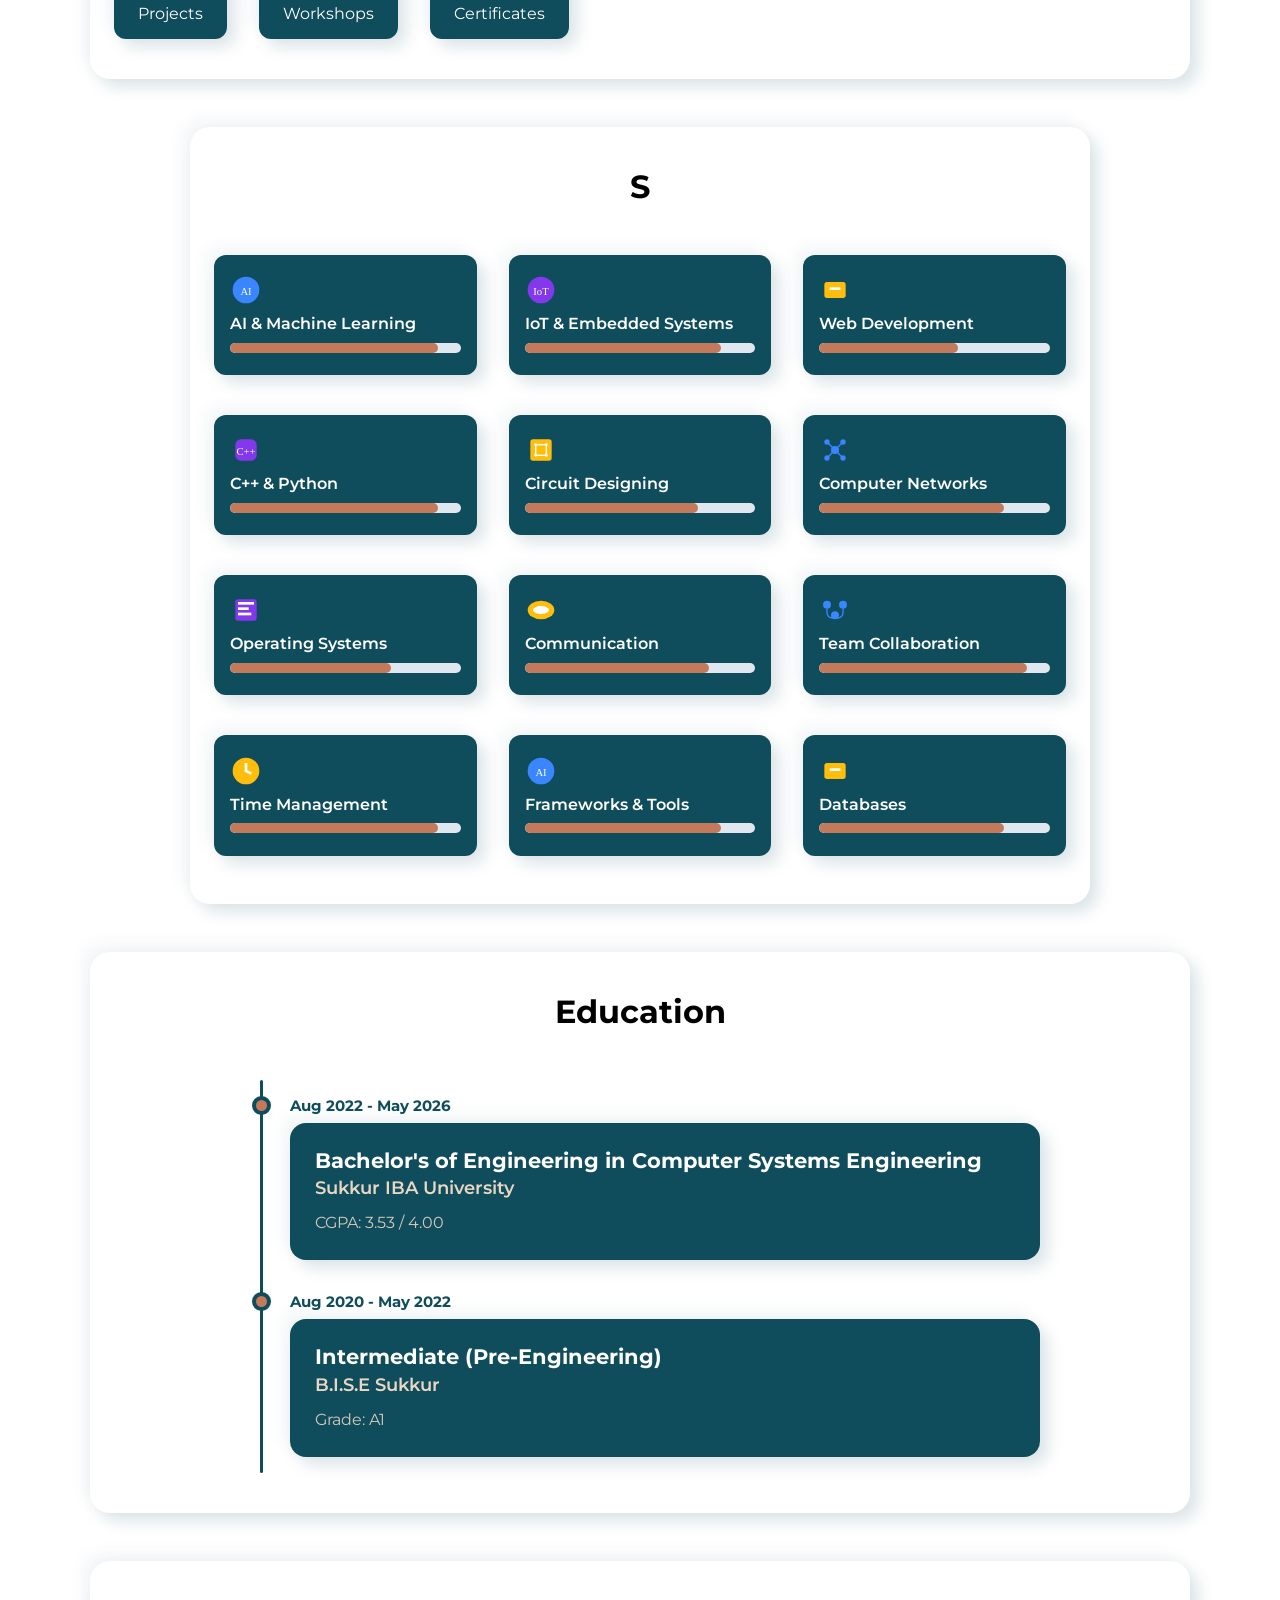
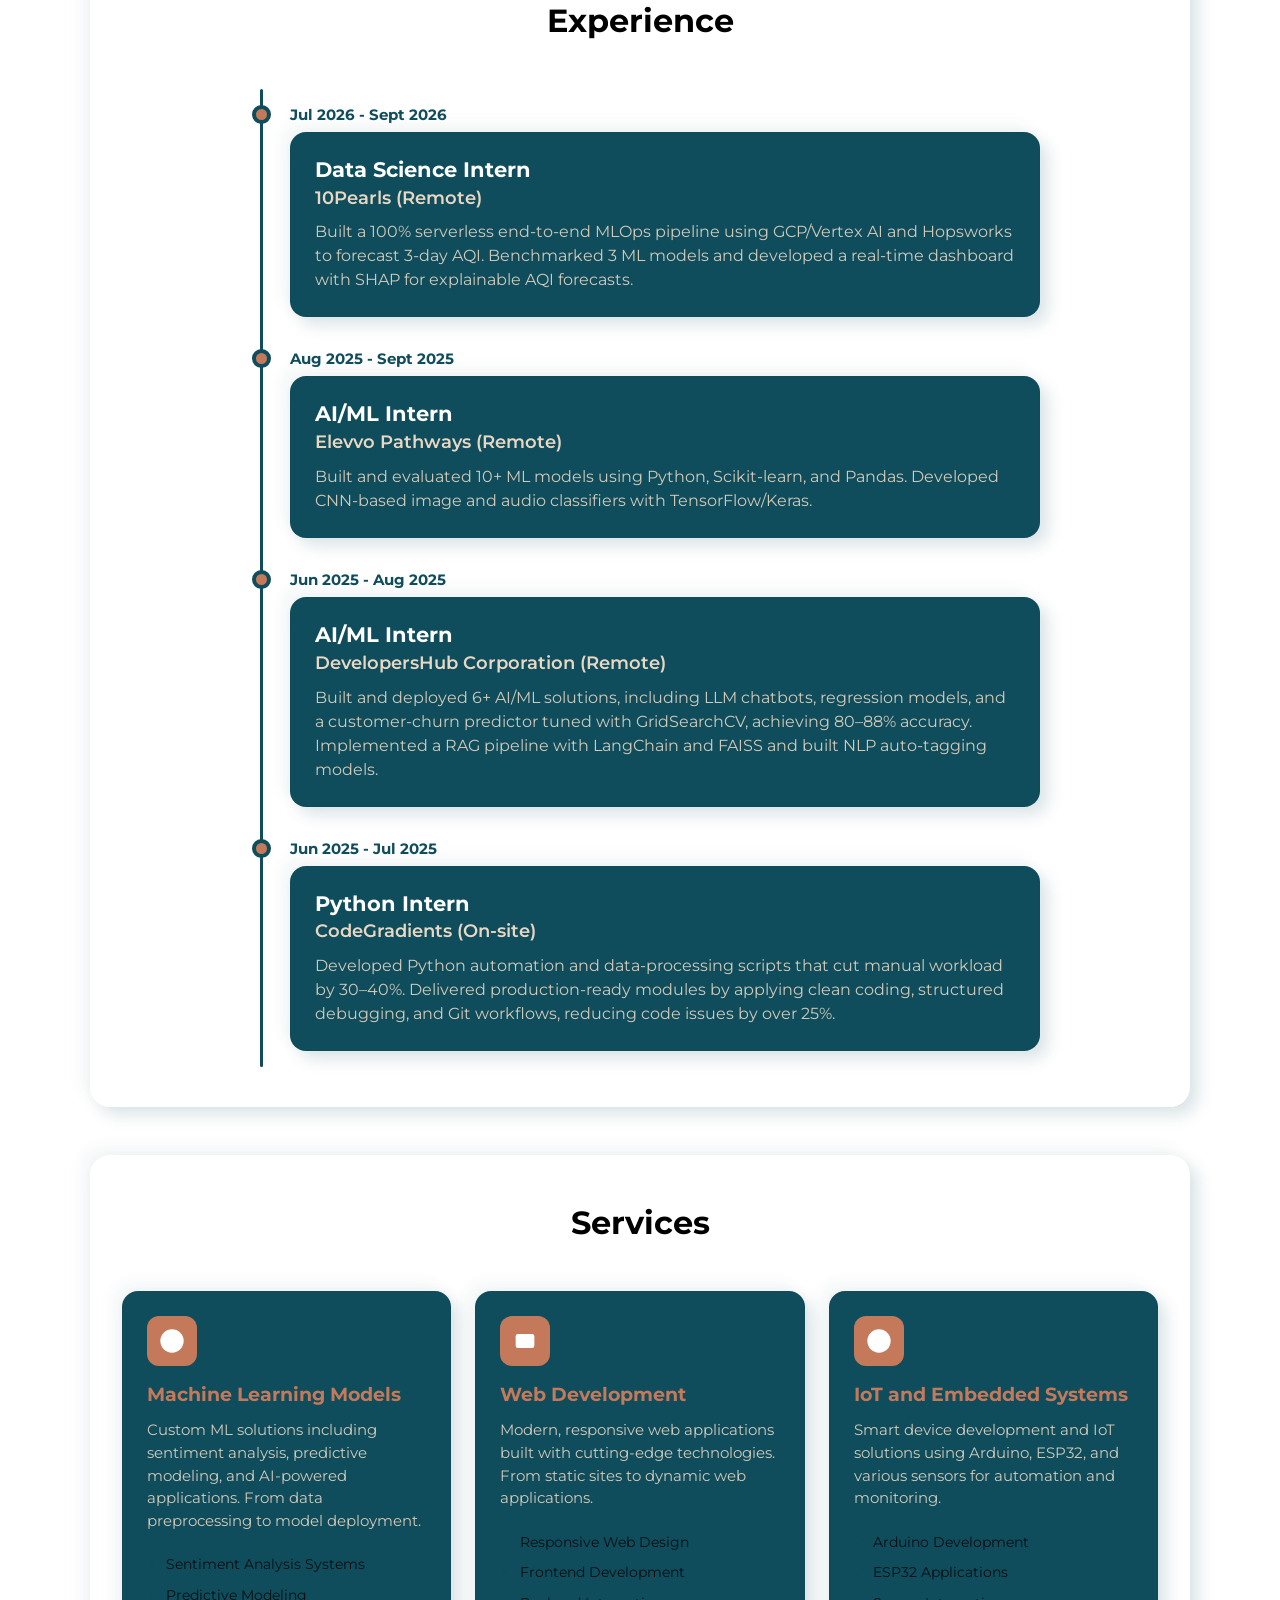
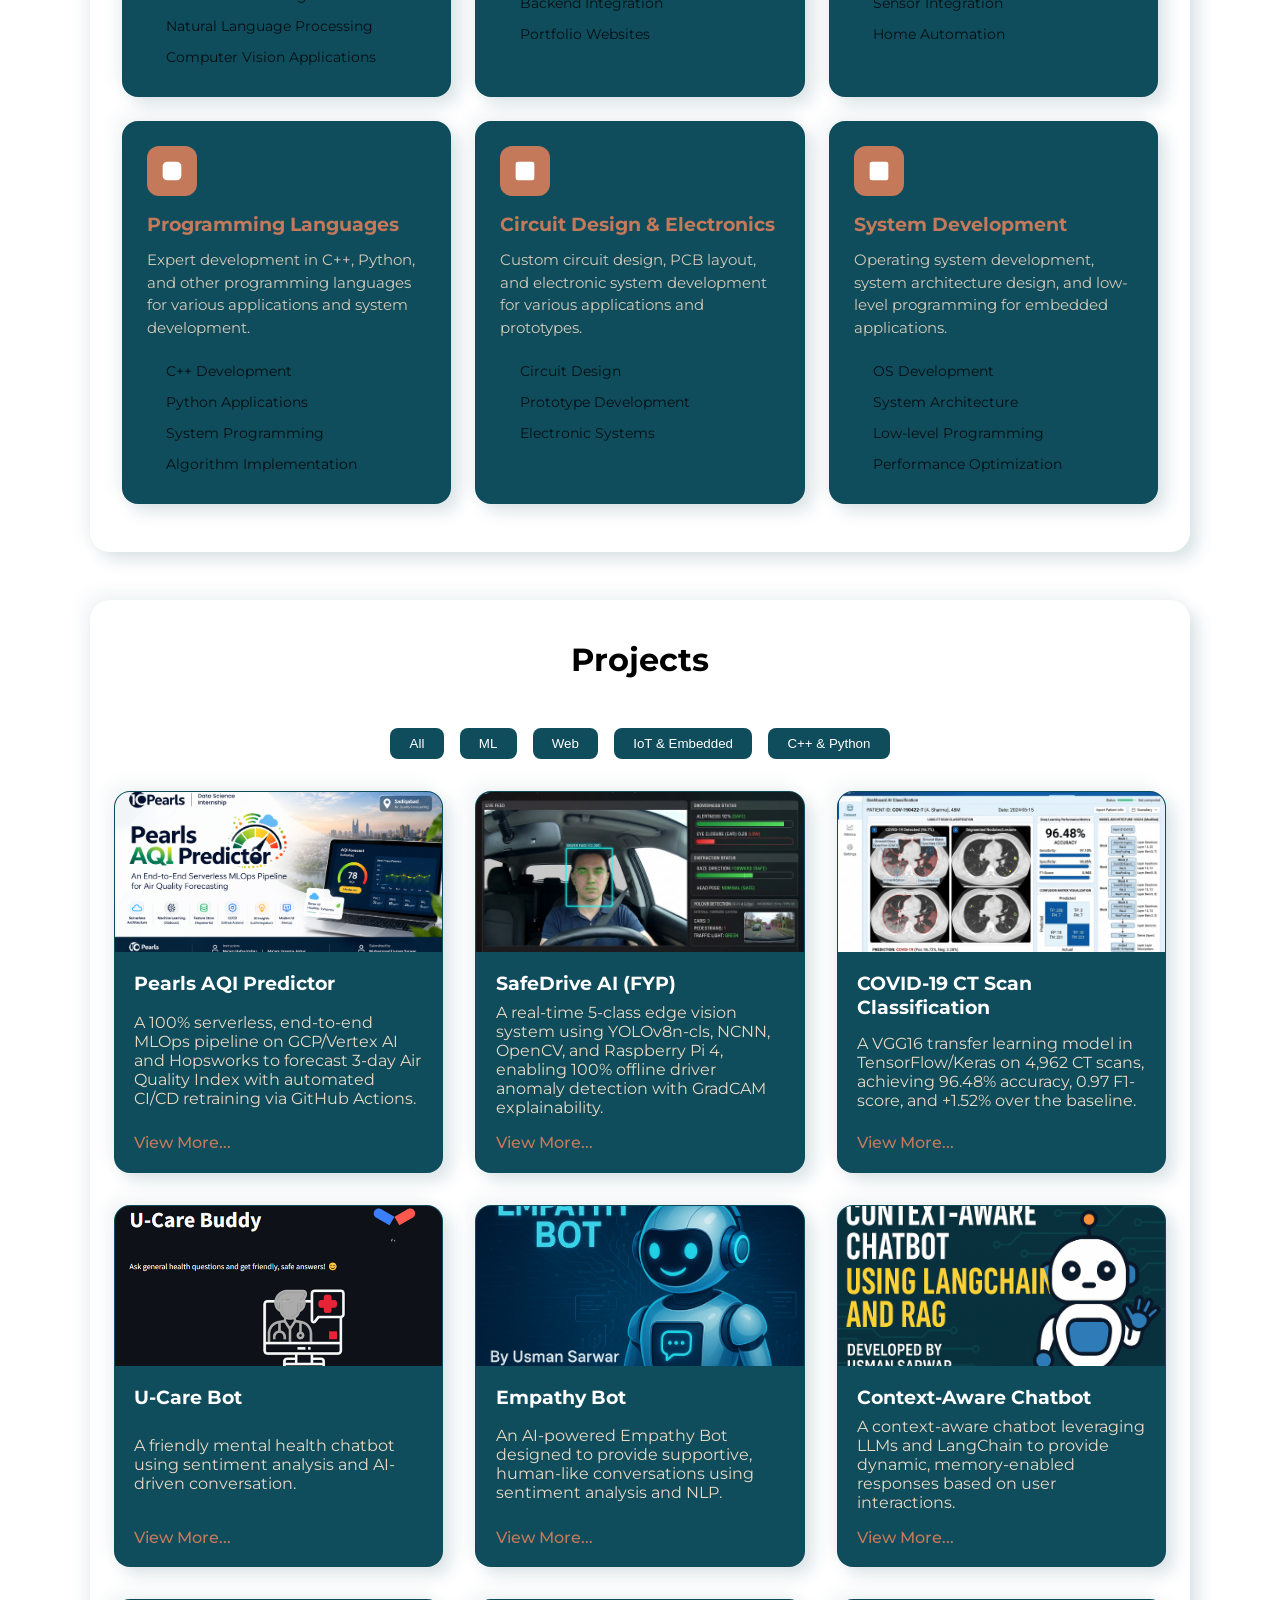
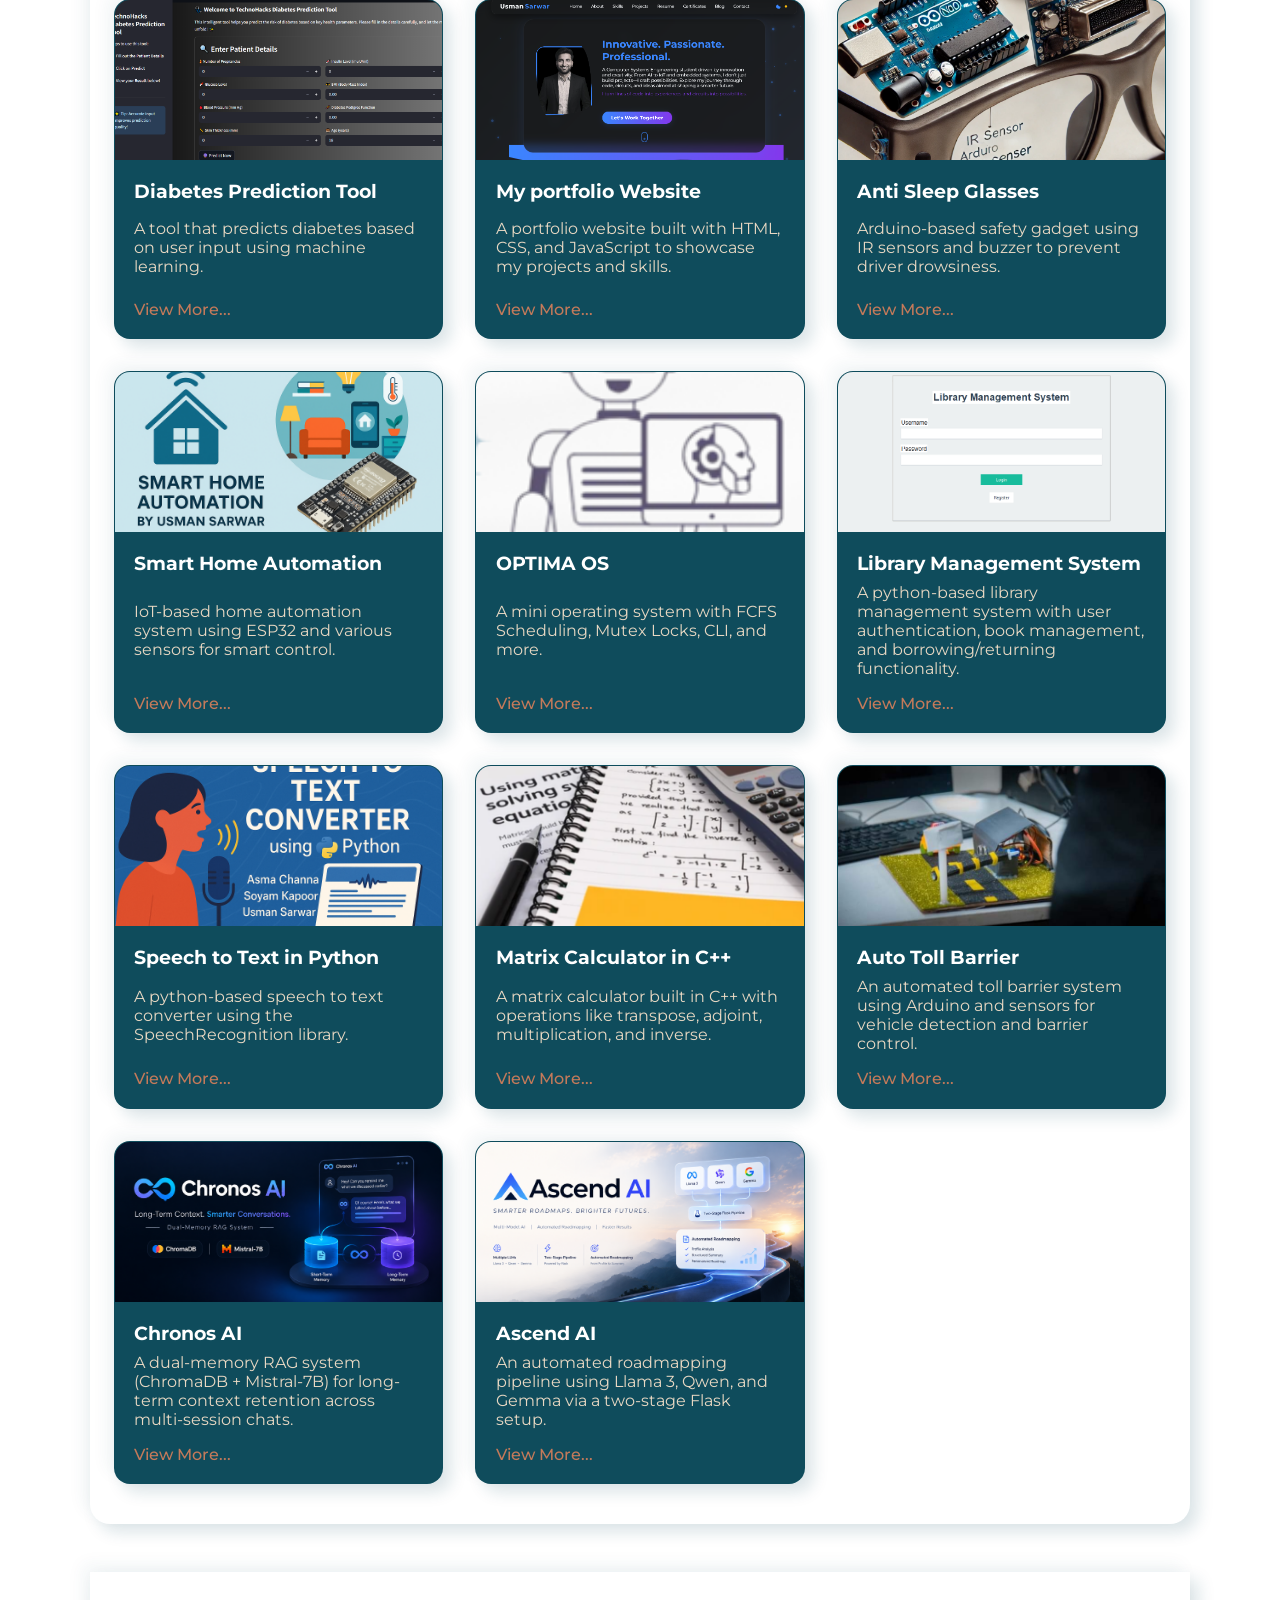
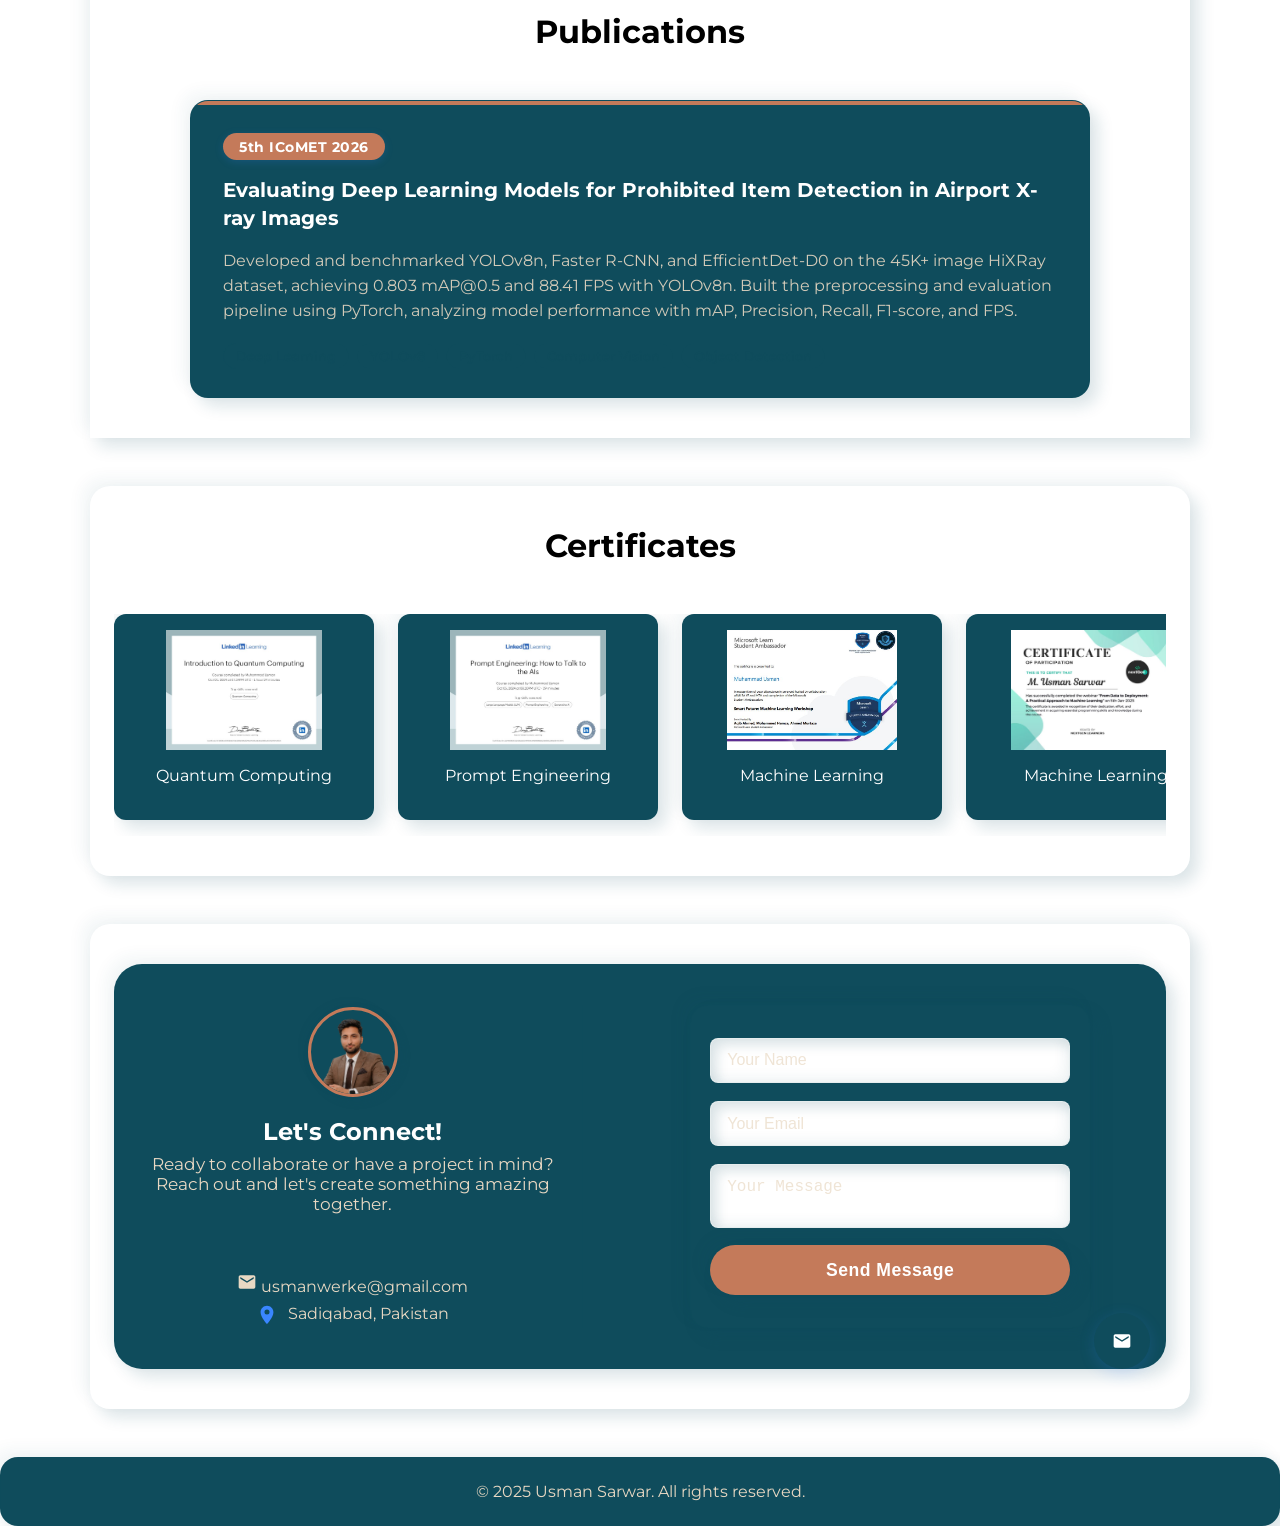
==== commit e40543b4: "Update project links and images, update CV download link, add publication link" ====
--- a/index.html
+++ b/index.html
@@ -81,7 +81,7 @@
                 class="icon-github-svg"></span></a>
           </div>
           <div class="hero-actions">
-            <a href="assets/Usman_CV.pdf" download class="cta-btn resume-download-btn"><span
+            <a href="assets/Muhammad_Usman_Resume-A.pdf" download class="cta-btn resume-download-btn"><span
                 class="icon-download"></span> Download CV</a>
             <a href="#contact" class="cta-btn work-btn">Let's Work Together</a>
           </div>
@@ -413,7 +413,7 @@
     <div class="publications-content">
       <div class="publication-card glass">
         <div class="publication-badge">5th ICoMET 2026</div>
-        <h3>Evaluating Deep Learning Models for Prohibited Item Detection in Airport X-ray Images</h3>
+        <h3><a href="https://ieeexplore.ieee.org/document/11591575" target="_blank" style="color: inherit; text-decoration: none;">Evaluating Deep Learning Models for Prohibited Item Detection in Airport X-ray Images</a></h3>
         <p class="publication-desc">Developed and benchmarked YOLOv8n, Faster R-CNN, and EfficientDet-D0 on the 45K+ image HiXRay dataset, achieving 0.803 mAP@0.5 and 88.41 FPS with YOLOv8n. Built the preprocessing and evaluation pipeline using PyTorch, analyzing model performance with mAP, Precision, Recall, F1-score, and FPS.</p>
         <div class="publication-tags">
           <span class="pub-tag">Deep Learning</span>
--- a/styles.css
+++ b/styles.css
@@ -944,7 +944,7 @@
   display: block;
   height: 4px;
   width: 100%;
-  background: var(--primary);
+  background: var(--accent); /* Changed from primary to accent to be visible on dark navbar */
   border-radius: 2px;
   transition: 0.3s;
 }
@@ -1272,7 +1272,6 @@
 
 @media (max-width: 600px) {
   nav#navbar {
-    flex-direction: column;
     gap: 1rem;
     padding: 0.7rem 1rem;
   }
